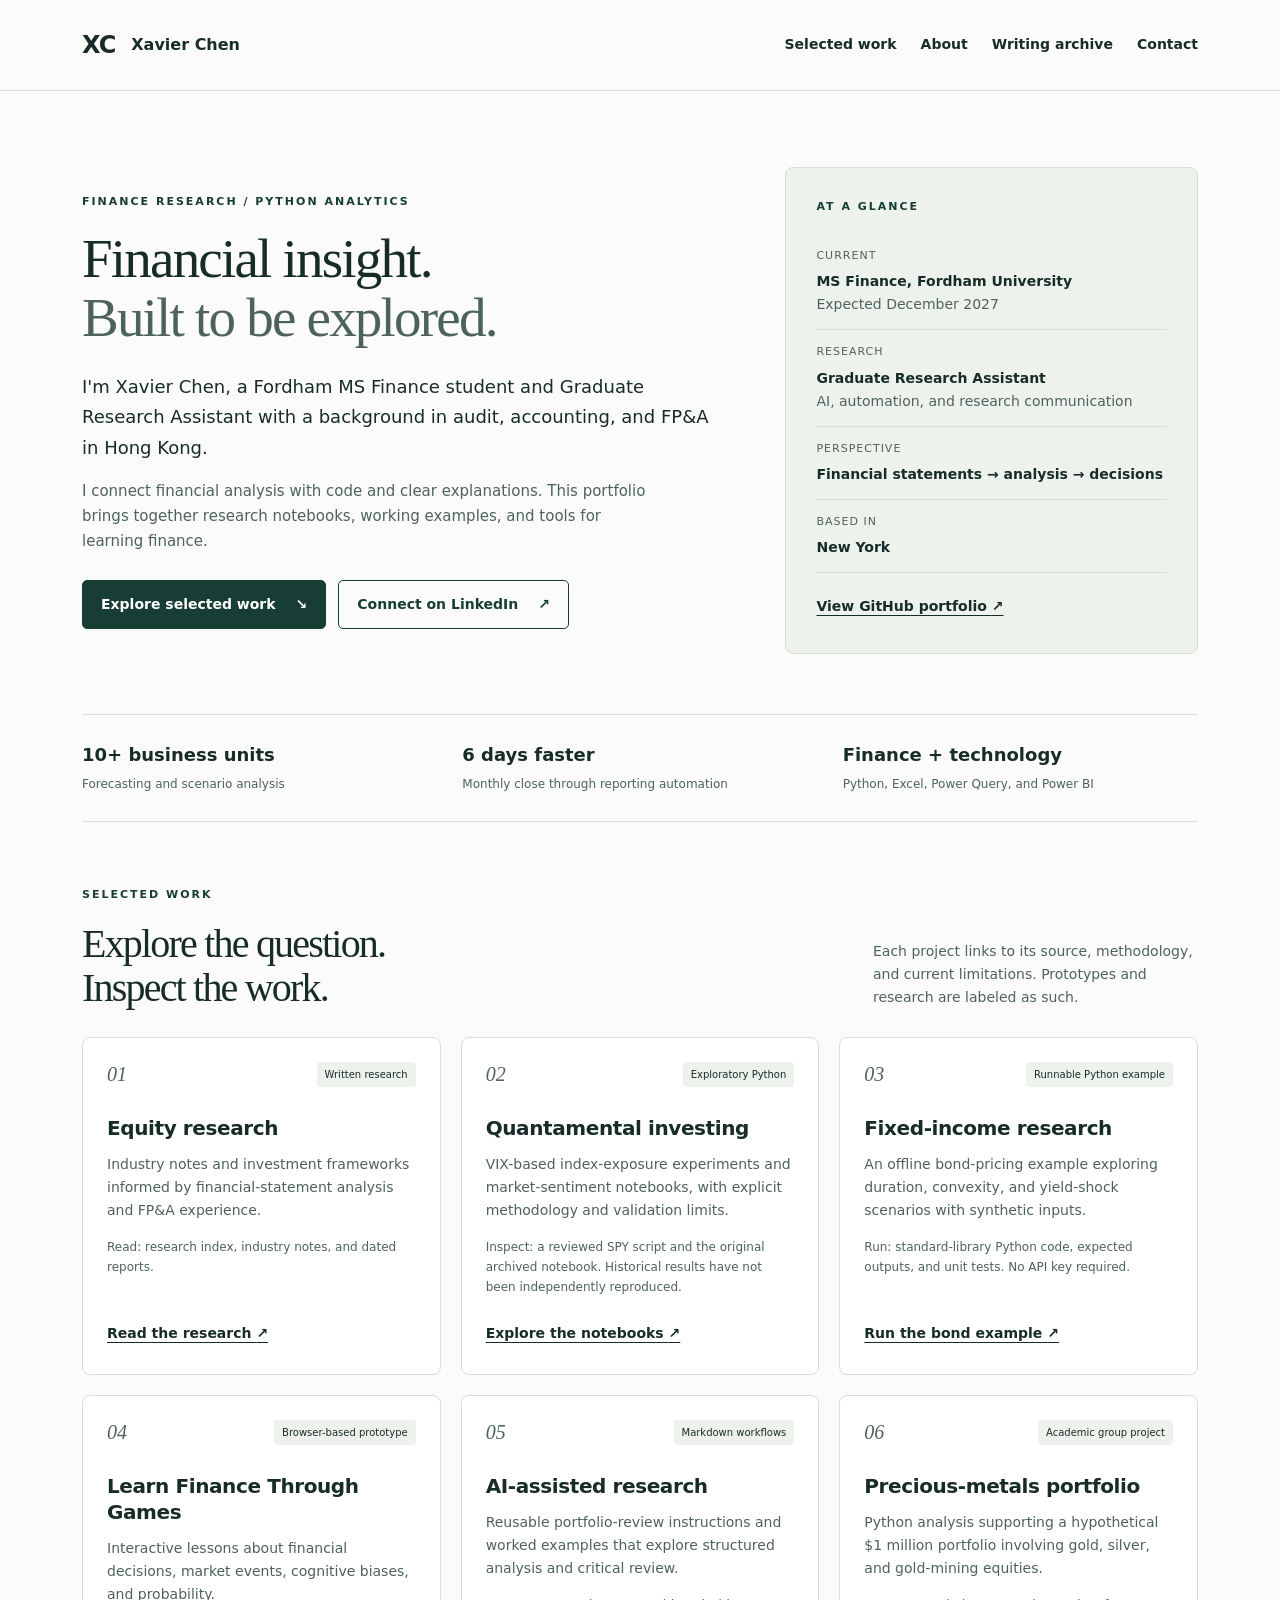
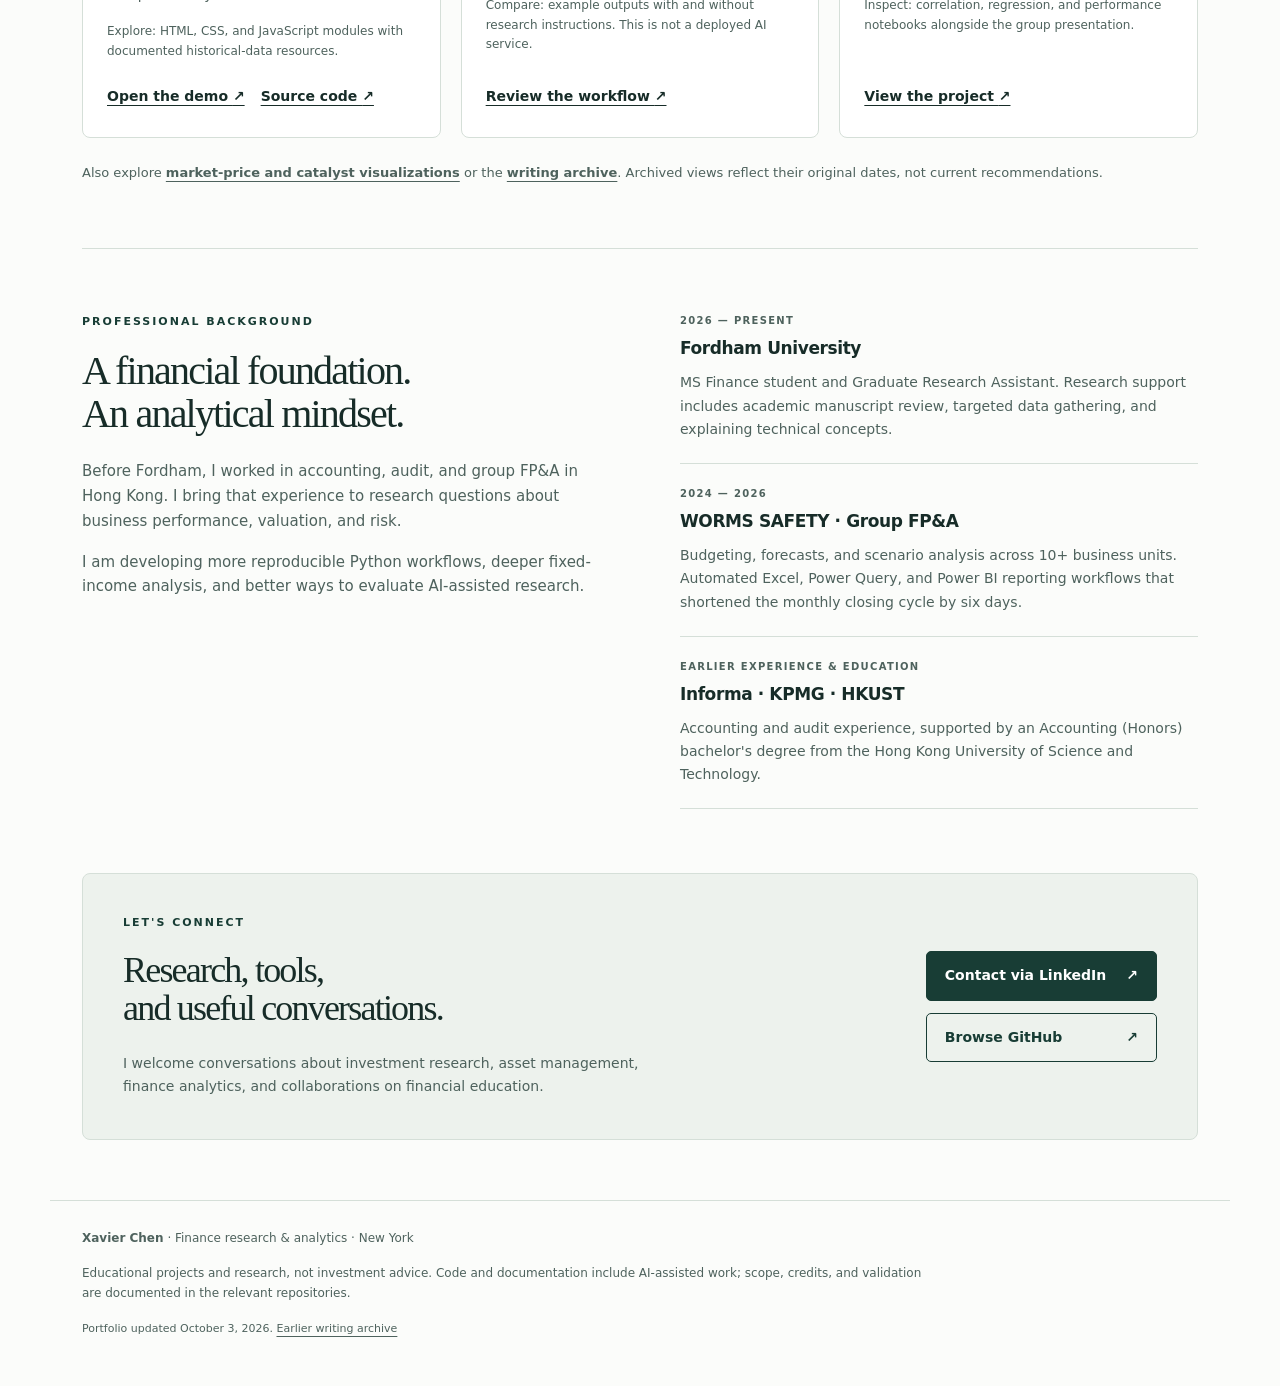
==== index.html @ 41f28054 "feat: launch project-focused finance portfolio with preserved archive and browser checks" ====
<!doctype html>
<html lang="en">
<head>
  <meta charset="utf-8">
  <meta name="viewport" content="width=device-width, initial-scale=1">
  <meta name="description" content="Xavier Chen's finance research portfolio: equity research, Python analytics, fixed-income examples, and interactive financial education. Fordham MS Finance.">
  <meta name="theme-color" content="#183d35">
  <meta property="og:title" content="Xavier Chen | Finance Research & Analytics">
  <meta property="og:description" content="Financial analysis, working examples, and transparent research methods. Explore Xavier Chen's selected projects.">
  <meta property="og:type" content="website">
  <title>Xavier Chen | Finance Research &amp; Analytics</title>
  <link rel="stylesheet" href="assets/portfolio.css">
</head>
<body>
  <a class="skip-link" href="#main">Skip to content</a>
  <header class="site-header">
    <div class="wrap header-row">
      <a class="brand" href="#main" aria-label="Xavier Chen, home">XC<span>Xavier Chen</span></a>
      <nav aria-label="Main navigation">
        <a href="#work">Selected work</a><a href="#about">About</a><a href="library.html">Writing archive</a><a href="#contact">Contact</a>
      </nav>
    </div>
  </header>
  <main id="main" class="wrap" tabindex="-1">
    <section class="hero" aria-labelledby="intro-title">
      <div>
        <p class="eyebrow">FINANCE RESEARCH / PYTHON ANALYTICS</p>
        <h1 id="intro-title">Financial insight.<br><span>Built to be explored.</span></h1>
        <p class="lead">I'm Xavier Chen, a Fordham MS Finance student and Graduate Research Assistant with a background in audit, accounting, and FP&amp;A in Hong Kong.</p>
        <p class="hero-note">I connect financial analysis with code and clear explanations. This portfolio brings together research notebooks, working examples, and tools for learning finance.</p>
        <div class="actions"><a class="button primary" href="#work">Explore selected work <span aria-hidden="true">↘</span></a><a class="button secondary" href="https://www.linkedin.com/in/xiaowen-chen/">Connect on LinkedIn <span aria-hidden="true">↗</span></a></div>
      </div>
      <aside class="profile-panel" aria-labelledby="profile-title">
        <p class="eyebrow" id="profile-title">AT A GLANCE</p>
        <dl>
          <div><dt>Current</dt><dd>MS Finance, Fordham University<br><span>Expected December 2027</span></dd></div>
          <div><dt>Research</dt><dd>Graduate Research Assistant<br><span>AI, automation, and research communication</span></dd></div>
          <div><dt>Perspective</dt><dd>Financial statements → analysis → decisions</dd></div>
          <div><dt>Based in</dt><dd>New York</dd></div>
        </dl>
        <a class="text-link" href="https://github.com/Xiaowen-CHEN-Learner">View GitHub portfolio <span aria-hidden="true">↗</span></a>
      </aside>
    </section>
    <section class="evidence-strip" aria-label="Professional experience highlights">
      <div><strong>10+ business units</strong><span>Forecasting and scenario analysis</span></div>
      <div><strong>6 days faster</strong><span>Monthly close through reporting automation</span></div>
      <div><strong>Finance + technology</strong><span>Python, Excel, Power Query, and Power BI</span></div>
    </section>
    <section id="work" class="section" aria-labelledby="work-title">
      <div class="section-heading"><div><p class="eyebrow">SELECTED WORK</p><h2 id="work-title">Explore the question.<br>Inspect the work.</h2></div><p>Each project links to its source, methodology, and current limitations. Prototypes and research are labeled as such.</p></div>
      <div class="project-grid">
        <article class="project-card"><div class="card-top"><span class="number">01</span><span class="tag">Written research</span></div><h3>Equity research</h3><p>Industry notes and investment frameworks informed by financial-statement analysis and FP&amp;A experience.</p><p class="detail">Read: research index, industry notes, and dated reports.</p><a class="text-link" href="https://github.com/Xiaowen-CHEN-Learner/Equity-research">Read the research <span aria-hidden="true">↗</span></a></article>
        <article class="project-card"><div class="card-top"><span class="number">02</span><span class="tag">Exploratory Python</span></div><h3>Quantamental investing</h3><p>VIX-based index-exposure experiments and market-sentiment notebooks, with explicit methodology and validation limits.</p><p class="detail">Inspect: a reviewed SPY script and the original archived notebook. Historical results have not been independently reproduced.</p><a class="text-link" href="https://github.com/Xiaowen-CHEN-Learner/Quantitative-investing_Quantamental-approach">Explore the notebooks <span aria-hidden="true">↗</span></a></article>
        <article class="project-card"><div class="card-top"><span class="number">03</span><span class="tag">Runnable Python example</span></div><h3>Fixed-income research</h3><p>An offline bond-pricing example exploring duration, convexity, and yield-shock scenarios with synthetic inputs.</p><p class="detail">Run: standard-library Python code, expected outputs, and unit tests. No API key required.</p><a class="text-link" href="https://github.com/Xiaowen-CHEN-Learner/Headhunt_FixedIncome">Run the bond example <span aria-hidden="true">↗</span></a></article>
        <article class="project-card"><div class="card-top"><span class="number">04</span><span class="tag">Browser-based prototype</span></div><h3>Learn Finance Through Games</h3><p>Interactive lessons about financial decisions, market events, cognitive biases, and probability.</p><p class="detail">Explore: HTML, CSS, and JavaScript modules with documented historical-data resources.</p><div class="card-links"><a class="text-link" href="https://xiaowen-chen-learner.github.io/Learn-Finance-Though-Games/v2/">Open the demo <span aria-hidden="true">↗</span></a><a class="text-link" href="https://github.com/Xiaowen-CHEN-Learner/Learn-Finance-Though-Games">Source code <span aria-hidden="true">↗</span></a></div></article>
        <article class="project-card"><div class="card-top"><span class="number">05</span><span class="tag">Markdown workflows</span></div><h3>AI-assisted research</h3><p>Reusable portfolio-review instructions and worked examples that explore structured analysis and critical review.</p><p class="detail">Compare: example outputs with and without research instructions. This is not a deployed AI service.</p><a class="text-link" href="https://github.com/Xiaowen-CHEN-Learner/From-prompt-to-AI-system">Review the workflow <span aria-hidden="true">↗</span></a></article>
        <article class="project-card"><div class="card-top"><span class="number">06</span><span class="tag">Academic group project</span></div><h3>Precious-metals portfolio</h3><p>Python analysis supporting a hypothetical $1 million portfolio involving gold, silver, and gold-mining equities.</p><p class="detail">Inspect: correlation, regression, and performance notebooks alongside the group presentation.</p><a class="text-link" href="https://github.com/Xiaowen-CHEN-Learner/FMR-A---Structuring-a-1-Million-Portfolio-Gold-Silver-and-Gold-Mining-Equities">View the project <span aria-hidden="true">↗</span></a></article>
      </div>
      <p class="more-work">Also explore <a href="https://github.com/Xiaowen-CHEN-Learner/AI-Projects---Price-Catalysts">market-price and catalyst visualizations</a> or the <a href="library.html">writing archive</a>. Archived views reflect their original dates, not current recommendations.</p>
    </section>
    <section id="about" class="section about-grid" aria-labelledby="about-title">
      <div><p class="eyebrow">PROFESSIONAL BACKGROUND</p><h2 id="about-title">A financial foundation.<br>An analytical mindset.</h2><p>Before Fordham, I worked in accounting, audit, and group FP&amp;A in Hong Kong. I bring that experience to research questions about business performance, valuation, and risk.</p><p>I am developing more reproducible Python workflows, deeper fixed-income analysis, and better ways to evaluate AI-assisted research.</p></div>
      <div class="experience"><article><p class="period">2026 — PRESENT</p><h3>Fordham University</h3><p>MS Finance student and Graduate Research Assistant. Research support includes academic manuscript review, targeted data gathering, and explaining technical concepts.</p></article><article><p class="period">2024 — 2026</p><h3>WORMS SAFETY · Group FP&amp;A</h3><p>Budgeting, forecasts, and scenario analysis across 10+ business units. Automated Excel, Power Query, and Power BI reporting workflows that shortened the monthly closing cycle by six days.</p></article><article><p class="period">EARLIER EXPERIENCE &amp; EDUCATION</p><h3>Informa · KPMG · HKUST</h3><p>Accounting and audit experience, supported by an Accounting (Honors) bachelor's degree from the Hong Kong University of Science and Technology.</p></article></div>
    </section>
    <section id="contact" class="contact" aria-labelledby="contact-title"><div><p class="eyebrow">LET'S CONNECT</p><h2 id="contact-title">Research, tools,<br>and useful conversations.</h2><p>I welcome conversations about investment research, asset management, finance analytics, and collaborations on financial education.</p></div><div class="actions"><a class="button primary" href="https://www.linkedin.com/in/xiaowen-chen/">Contact via LinkedIn <span aria-hidden="true">↗</span></a><a class="button secondary" href="https://github.com/Xiaowen-CHEN-Learner">Browse GitHub <span aria-hidden="true">↗</span></a></div></section>
  </main>
  <footer class="wrap"><p><strong>Xavier Chen</strong> · Finance research &amp; analytics · New York</p><p>Educational projects and research, not investment advice. Code and documentation include AI-assisted work; scope, credits, and validation are documented in the relevant repositories.</p><p class="footer-note">Portfolio updated October 3, 2026. <a href="library.html">Earlier writing archive</a></p></footer>
</body>
</html>
---- assets/portfolio.css ----
:root{--ink:#172c28;--muted:#4e625d;--accent:#183d35;--paper:#fbfcfa;--soft:#edf2ed;--line:#d5dfd8}*{box-sizing:border-box}html{scroll-behavior:smooth;scroll-padding-top:6rem}body{margin:0;background:var(--paper);color:var(--ink);font:16px/1.65 system-ui,-apple-system,BlinkMacSystemFont,"Segoe UI",sans-serif}a{color:inherit;text-underline-offset:4px}a:hover{text-decoration-thickness:2px}a:focus-visible,main:focus-visible{outline:3px solid #a06e16;outline-offset:5px;border-radius:3px}.wrap{max-width:1180px;margin:auto;padding:0 32px}.skip-link{position:absolute;left:16px;top:-90px;padding:10px 18px;background:var(--accent);color:white;z-index:100}.skip-link:focus{top:10px}.site-header{border-bottom:1px solid var(--line);background:var(--paper)}.header-row{display:flex;justify-content:space-between;align-items:center;gap:24px;min-height:90px}.brand{display:flex;align-items:center;gap:16px;font:700 24px/1 system-ui;text-decoration:none;letter-spacing:-1px}.brand span{font-size:16px;letter-spacing:0}nav{display:flex;gap:24px;flex-wrap:wrap}nav a{font-size:14px;text-decoration:none;min-height:44px;display:flex;align-items:center;font-weight:600}.hero{display:grid;grid-template-columns:1.55fr 1fr;gap:64px;align-items:center;padding:76px 0 60px}.eyebrow{font-size:11px;font-weight:700;letter-spacing:2px;margin:0 0 18px;color:var(--accent)}h1,h2{font-family:Georgia,"Times New Roman",serif;letter-spacing:-1.8px;font-weight:400;line-height:1.08;margin:0 0 24px}h1{font-size:clamp(40px,4.3vw,59px)}h1 span{color:var(--muted)}h2{font-size:40px}h3{font-size:20px;line-height:1.3;letter-spacing:-.4px;margin:0 0 12px}p{margin:0 0 16px}.lead{font-size:18px;line-height:1.7}.hero-note{font-size:15px;color:var(--muted);max-width:580px}.actions{display:flex;gap:12px;flex-wrap:wrap;margin-top:26px}.button{padding:12px 18px;display:inline-flex;align-items:center;justify-content:space-between;gap:20px;text-decoration:none;font-weight:600;font-size:14px;border:1px solid var(--accent);border-radius:5px;min-height:48px}.primary{background:var(--accent);color:white}.secondary{background:transparent;color:var(--accent)}.button:hover{box-shadow:0 2px 0 var(--accent)}.profile-panel{background:var(--soft);border:1px solid var(--line);padding:30px;border-radius:8px}dl{margin:0}dl div{padding:13px 0;border-bottom:1px solid var(--line)}dt{font-size:11px;text-transform:uppercase;letter-spacing:1px;color:var(--muted);margin-bottom:5px}dd{margin:0;font-size:14px;font-weight:600}dd span{font-weight:400;color:var(--muted)}.text-link{font-size:14px;font-weight:650;display:inline-block;min-height:32px;padding:4px 0}.profile-panel>.text-link{margin-top:18px}.evidence-strip{display:grid;grid-template-columns:repeat(3,1fr);border-top:1px solid var(--line);border-bottom:1px solid var(--line);padding:25px 0;gap:25px}.evidence-strip strong{display:block;font-size:18px;font-weight:600}.evidence-strip span{font-size:12px;color:var(--muted)}.section{padding:64px 0}.section-heading{display:flex;justify-content:space-between;align-items:end;gap:40px;margin-bottom:28px}.section-heading h2{margin-bottom:0}.section-heading>p{font-size:14px;max-width:325px;color:var(--muted);margin-bottom:0}.project-grid{display:grid;grid-template-columns:repeat(3,minmax(0,1fr));gap:20px}.project-card{border:1px solid var(--line);border-radius:8px;padding:24px;display:flex;flex-direction:column;align-items:flex-start;background:white;transition:border-color .15s}.project-card:hover{border-color:var(--accent)}.card-top{display:flex;gap:12px;align-items:center;justify-content:space-between;width:100%;margin-bottom:28px}.number{font:italic 20px Georgia,serif;color:var(--muted)}.tag{font-size:10px;line-height:1.5;background:var(--soft);padding:5px 8px;border-radius:4px}.project-card p{font-size:14px;color:var(--muted)}.project-card .detail{font-size:12px;margin-bottom:20px}.project-card>.text-link,.card-links{margin-top:auto}.card-links{display:flex;gap:16px;flex-wrap:wrap}.more-work{font-size:13px;margin:24px 0 0;color:var(--muted)}.more-work a{font-weight:600}.about-grid{border-top:1px solid var(--line);display:grid;grid-template-columns:1fr 1fr;gap:80px}.about-grid>div>p:not(.eyebrow){color:var(--muted);font-size:15px}.experience article{padding:0 0 22px;margin-bottom:22px;border-bottom:1px solid var(--line)}.experience article:last-child{margin-bottom:0}.experience h3{font-size:17px}.experience p{font-size:14px;color:var(--muted);margin-bottom:0}.experience .period{font-size:10px;font-weight:700;letter-spacing:1.3px;margin-bottom:8px}.contact{background:var(--soft);border:1px solid var(--line);border-radius:8px;padding:40px;display:flex;justify-content:space-between;gap:36px;align-items:center;margin-bottom:60px}.contact p:not(.eyebrow){max-width:550px;font-size:14px;color:var(--muted);margin:0}.contact .actions{min-width:215px;margin:0;flex-direction:column}.contact h2{font-size:36px}footer{border-top:1px solid var(--line);padding-top:28px!important;padding-bottom:32px!important}footer p{font-size:12px;color:var(--muted);max-width:850px}.footer-note{font-size:11px}section[id]{scroll-margin-top:24px}@media(max-width:960px){.hero{gap:30px}.project-grid{grid-template-columns:repeat(2,minmax(0,1fr))}.about-grid{gap:40px}nav{gap:16px}.header-row{gap:20px}}@media(max-width:700px){.wrap{padding:0 22px}.header-row{align-items:flex-start;flex-direction:column;gap:8px;padding-top:22px;padding-bottom:14px}nav{gap:20px}.hero{grid-template-columns:1fr;padding:40px 0;gap:30px}h1{font-size:46px}h2{font-size:34px}.profile-panel{padding:24px}.evidence-strip{grid-template-columns:1fr;gap:15px}.section{padding:42px 0}.section-heading{align-items:flex-start;flex-direction:column;gap:20px}.project-grid,.about-grid{grid-template-columns:1fr}.about-grid{gap:24px}.contact{flex-direction:column;align-items:stretch;padding:25px;margin-bottom:40px}.contact .actions{min-width:0}.contact h2{font-size:32px}nav a{font-size:12px}.project-card{padding:24px}.card-top{margin-bottom:20px}}@media(max-width:370px){.wrap{padding:0 16px}h1{font-size:39px}nav{gap:12px}.button{font-size:12px;padding:12px 14px}}@media(prefers-reduced-motion:reduce){html{scroll-behavior:auto}*,*::before,*::after{transition:none!important}}@media print{.skip-link,.site-header,.actions{display:none}.wrap{max-width:none;padding:0}.hero,.section{padding:20px 0}.project-grid{grid-template-columns:repeat(2,1fr)}.project-card{break-inside:avoid}body{background:white}.contact{margin-bottom:20px}}
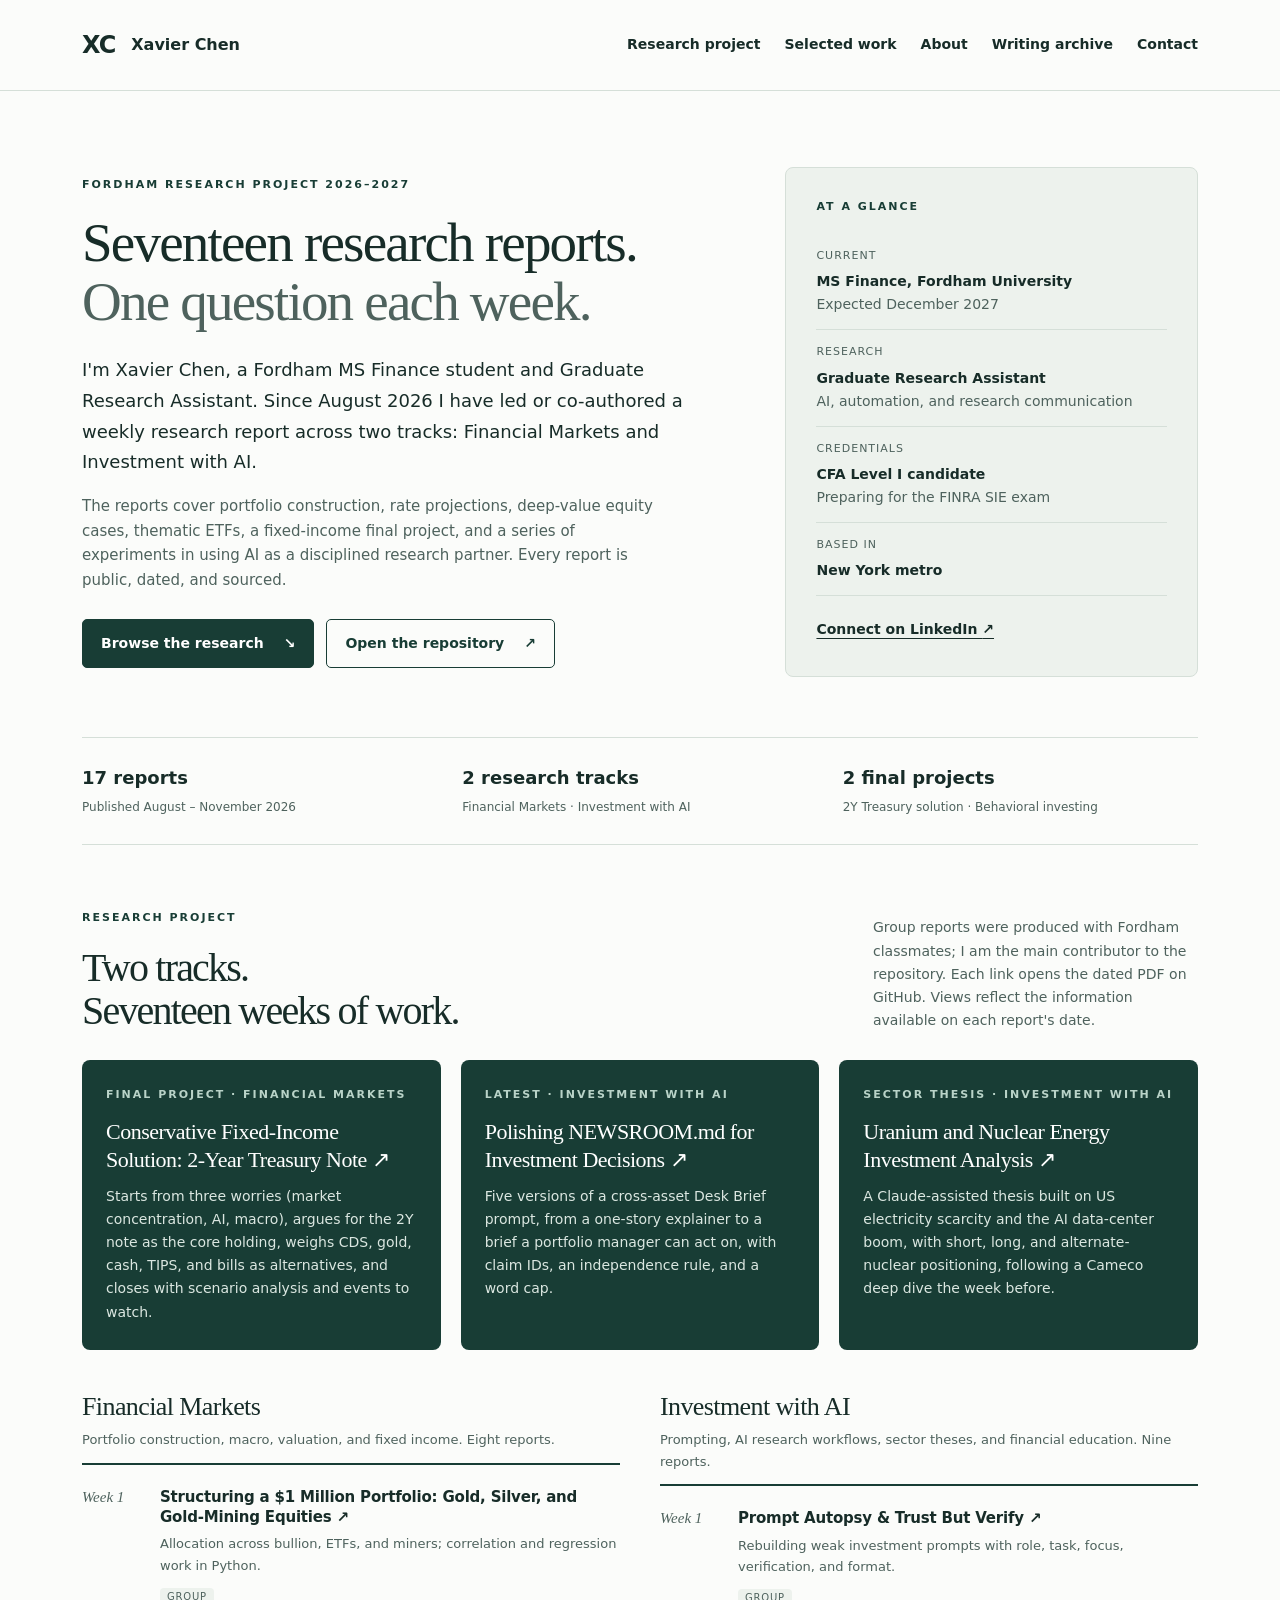
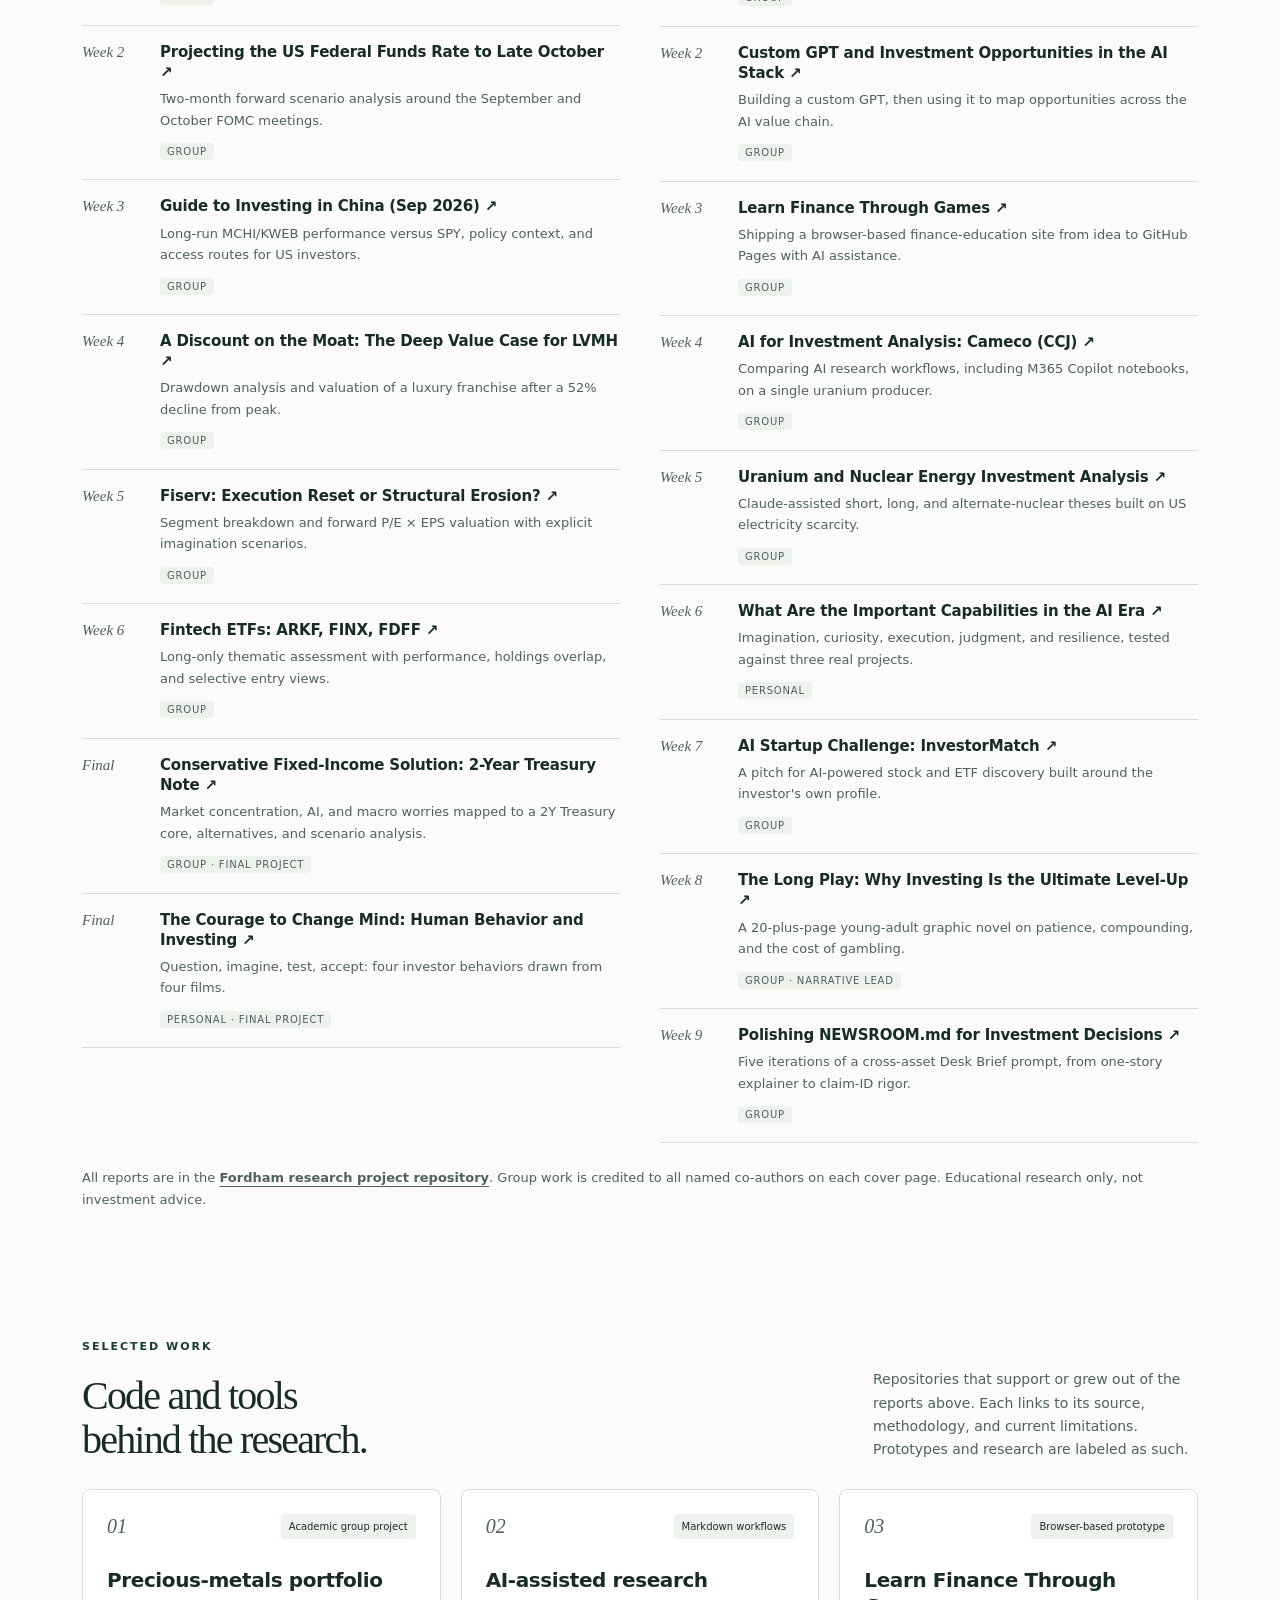
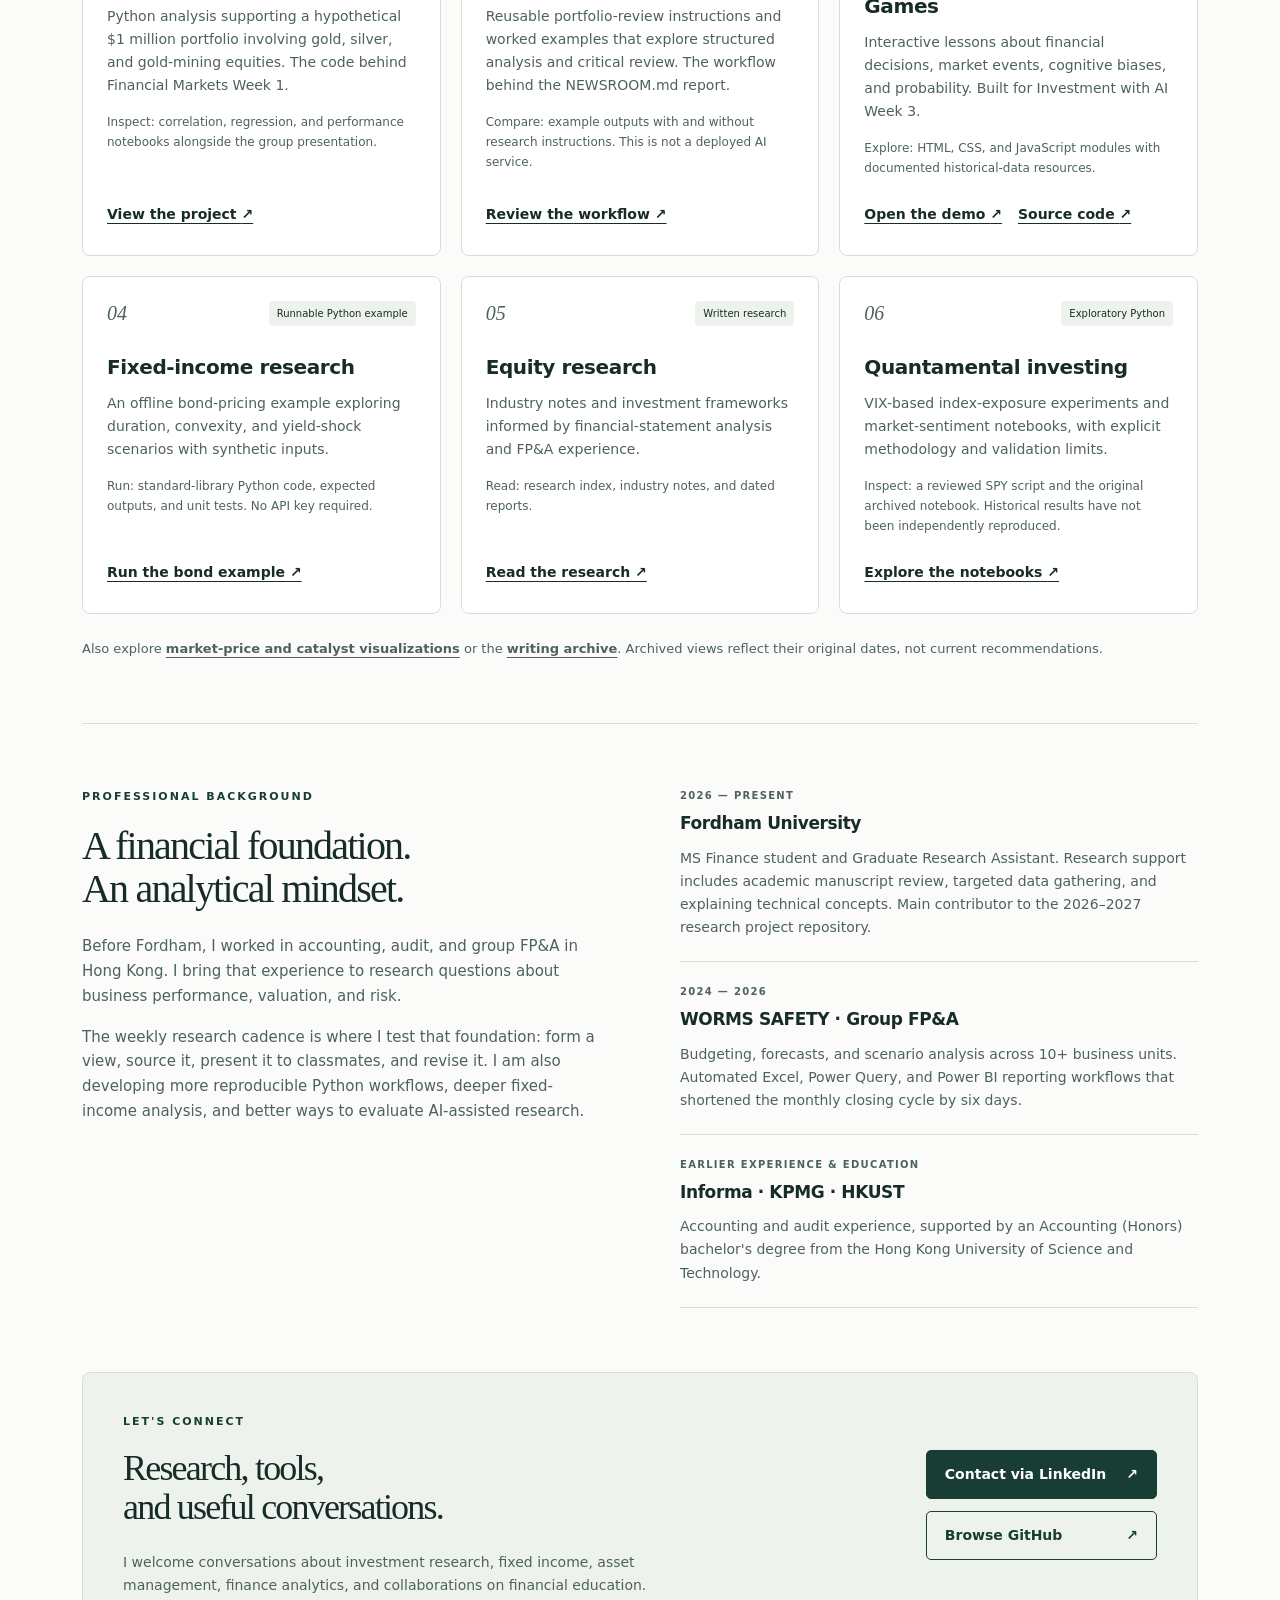
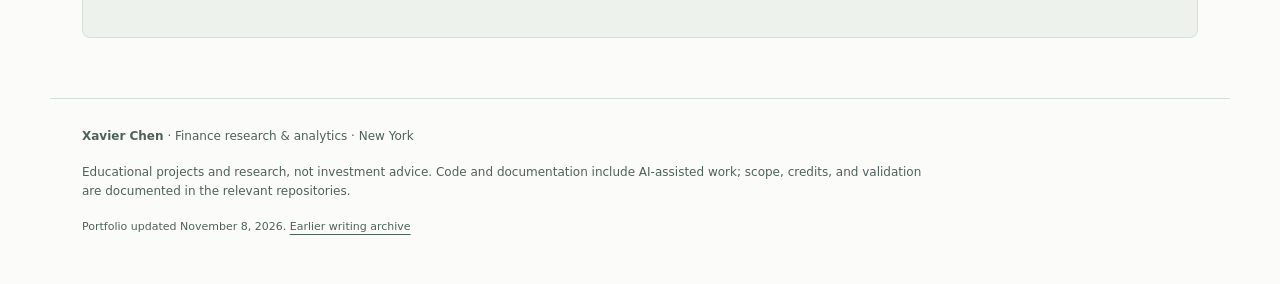
==== commit 5ba35de3: "Refocus homepage on the Fordham research project 2026–2027 - Hero, stats strip, and metadata now lea" ====
--- a/index.html
+++ b/index.html
@@ -3,12 +3,12 @@
 <head>
   <meta charset="utf-8">
   <meta name="viewport" content="width=device-width, initial-scale=1">
-  <meta name="description" content="Xavier Chen's finance research portfolio: equity research, Python analytics, fixed-income examples, and interactive financial education. Fordham MS Finance.">
+  <meta name="description" content="Xavier Chen's finance research portfolio: 17 Fordham research reports across financial markets and investment with AI, plus equity, fixed-income, and quantamental projects. Fordham MS Finance.">
   <meta name="theme-color" content="#183d35">
-  <meta property="og:title" content="Xavier Chen | Finance Research & Analytics">
-  <meta property="og:description" content="Financial analysis, working examples, and transparent research methods. Explore Xavier Chen's selected projects.">
+  <meta property="og:title" content="Xavier Chen | Finance Research Portfolio">
+  <meta property="og:description" content="Fordham research project 2026–2027: 17 reports on markets, valuation, fixed income, and AI-assisted investing, with full sources on GitHub.">
   <meta property="og:type" content="website">
-  <title>Xavier Chen | Finance Research &amp; Analytics</title>
+  <title>Xavier Chen | Finance Research Portfolio</title>
   <link rel="stylesheet" href="assets/portfolio.css">
 </head>
 <body>
@@ -17,53 +17,91 @@
     <div class="wrap header-row">
       <a class="brand" href="#main" aria-label="Xavier Chen, home">XC<span>Xavier Chen</span></a>
       <nav aria-label="Main navigation">
-        <a href="#work">Selected work</a><a href="#about">About</a><a href="library.html">Writing archive</a><a href="#contact">Contact</a>
+        <a href="#research">Research project</a><a href="#work">Selected work</a><a href="#about">About</a><a href="library.html">Writing archive</a><a href="#contact">Contact</a>
       </nav>
     </div>
   </header>
   <main id="main" class="wrap" tabindex="-1">
     <section class="hero" aria-labelledby="intro-title">
       <div>
-        <p class="eyebrow">FINANCE RESEARCH / PYTHON ANALYTICS</p>
-        <h1 id="intro-title">Financial insight.<br><span>Built to be explored.</span></h1>
-        <p class="lead">I'm Xavier Chen, a Fordham MS Finance student and Graduate Research Assistant with a background in audit, accounting, and FP&amp;A in Hong Kong.</p>
-        <p class="hero-note">I connect financial analysis with code and clear explanations. This portfolio brings together research notebooks, working examples, and tools for learning finance.</p>
-        <div class="actions"><a class="button primary" href="#work">Explore selected work <span aria-hidden="true">↘</span></a><a class="button secondary" href="https://www.linkedin.com/in/xiaowen-chen/">Connect on LinkedIn <span aria-hidden="true">↗</span></a></div>
+        <p class="eyebrow">FORDHAM RESEARCH PROJECT 2026–2027</p>
+        <h1 id="intro-title">Seventeen research reports.<br><span>One question each week.</span></h1>
+        <p class="lead">I'm Xavier Chen, a Fordham MS Finance student and Graduate Research Assistant. Since August 2026 I have led or co-authored a weekly research report across two tracks: Financial Markets and Investment with AI.</p>
+        <p class="hero-note">The reports cover portfolio construction, rate projections, deep-value equity cases, thematic ETFs, a fixed-income final project, and a series of experiments in using AI as a disciplined research partner. Every report is public, dated, and sourced.</p>
+        <div class="actions"><a class="button primary" href="#research">Browse the research <span aria-hidden="true">↘</span></a><a class="button secondary" href="https://github.com/Xiaowen-CHEN-Learner/Fordham-research-project-2026-2027">Open the repository <span aria-hidden="true">↗</span></a></div>
       </div>
       <aside class="profile-panel" aria-labelledby="profile-title">
         <p class="eyebrow" id="profile-title">AT A GLANCE</p>
         <dl>
           <div><dt>Current</dt><dd>MS Finance, Fordham University<br><span>Expected December 2027</span></dd></div>
           <div><dt>Research</dt><dd>Graduate Research Assistant<br><span>AI, automation, and research communication</span></dd></div>
-          <div><dt>Perspective</dt><dd>Financial statements → analysis → decisions</dd></div>
-          <div><dt>Based in</dt><dd>New York</dd></div>
+          <div><dt>Credentials</dt><dd>CFA Level I candidate<br><span>Preparing for the FINRA SIE exam</span></dd></div>
+          <div><dt>Based in</dt><dd>New York metro</dd></div>
         </dl>
-        <a class="text-link" href="https://github.com/Xiaowen-CHEN-Learner">View GitHub portfolio <span aria-hidden="true">↗</span></a>
+        <a class="text-link" href="https://www.linkedin.com/in/xiaowen-chen/">Connect on LinkedIn <span aria-hidden="true">↗</span></a>
       </aside>
     </section>
-    <section class="evidence-strip" aria-label="Professional experience highlights">
-      <div><strong>10+ business units</strong><span>Forecasting and scenario analysis</span></div>
-      <div><strong>6 days faster</strong><span>Monthly close through reporting automation</span></div>
-      <div><strong>Finance + technology</strong><span>Python, Excel, Power Query, and Power BI</span></div>
+    <section class="evidence-strip" aria-label="Research project highlights">
+      <div><strong>17 reports</strong><span>Published August – November 2026</span></div>
+      <div><strong>2 research tracks</strong><span>Financial Markets · Investment with AI</span></div>
+      <div><strong>2 final projects</strong><span>2Y Treasury solution · Behavioral investing</span></div>
+    </section>
+    <section id="research" class="section" aria-labelledby="research-title">
+      <div class="section-heading"><div><p class="eyebrow">RESEARCH PROJECT</p><h2 id="research-title">Two tracks.<br>Seventeen weeks of work.</h2></div><p>Group reports were produced with Fordham classmates; I am the main contributor to the repository. Each link opens the dated PDF on GitHub. Views reflect the information available on each report's date.</p></div>
+      <div class="featured-grid">
+        <article class="featured"><p class="eyebrow">FINAL PROJECT · FINANCIAL MARKETS</p><h3><a href="https://github.com/Xiaowen-CHEN-Learner/Fordham-research-project-2026-2027/blob/main/Financial%20Market/Week%207%20Final%20Project_Conservative_Fixed_Income_Solution_2Y_Treasury_Note.pdf">Conservative Fixed-Income Solution: 2-Year Treasury Note <span aria-hidden="true">↗</span></a></h3><p>Starts from three worries (market concentration, AI, macro), argues for the 2Y note as the core holding, weighs CDS, gold, cash, TIPS, and bills as alternatives, and closes with scenario analysis and events to watch.</p></article>
+        <article class="featured"><p class="eyebrow">LATEST · INVESTMENT WITH AI</p><h3><a href="https://github.com/Xiaowen-CHEN-Learner/Fordham-research-project-2026-2027/blob/main/Investment%20with%20AI/Week%209%20Polishing%20NEWSROOM.md%20for%20Investment%20Decisions.pdf">Polishing NEWSROOM.md for Investment Decisions <span aria-hidden="true">↗</span></a></h3><p>Five versions of a cross-asset Desk Brief prompt, from a one-story explainer to a brief a portfolio manager can act on, with claim IDs, an independence rule, and a word cap.</p></article>
+        <article class="featured"><p class="eyebrow">SECTOR THESIS · INVESTMENT WITH AI</p><h3><a href="https://github.com/Xiaowen-CHEN-Learner/Fordham-research-project-2026-2027/blob/main/Investment%20with%20AI/Week%205%20Uranium%20and%20Nuclear%20Energy%20Industry%20Opportunities.pdf">Uranium and Nuclear Energy Investment Analysis <span aria-hidden="true">↗</span></a></h3><p>A Claude-assisted thesis built on US electricity scarcity and the AI data-center boom, with short, long, and alternate-nuclear positioning, following a Cameco deep dive the week before.</p></article>
+      </div>
+      <div class="track-grid">
+        <div class="track">
+          <div class="track-head"><h3>Financial Markets</h3><p>Portfolio construction, macro, valuation, and fixed income. Eight reports.</p></div>
+          <ol class="report-list">
+          <li class="report"><span class="report-week">Week 1</span><div><h4><a href="https://github.com/Xiaowen-CHEN-Learner/Fordham-research-project-2026-2027/blob/main/Financial%20Market/Week%201%20Structuring%20a%201%20Million%20portfolio%20across%20gold%20silver%20and%20gold%20mines.pdf">Structuring a $1 Million Portfolio: Gold, Silver, and Gold-Mining Equities <span aria-hidden="true">↗</span></a></h4><p>Allocation across bullion, ETFs, and miners; correlation and regression work in Python.</p><span class="report-kind">Group</span></div></li>
+          <li class="report"><span class="report-week">Week 2</span><div><h4><a href="https://github.com/Xiaowen-CHEN-Learner/Fordham-research-project-2026-2027/blob/main/Financial%20Market/Week%202%20Projecting%20the%20US%20Federal%20Funds%20Rate%20to%20Late%20October.pdf">Projecting the US Federal Funds Rate to Late October <span aria-hidden="true">↗</span></a></h4><p>Two-month forward scenario analysis around the September and October FOMC meetings.</p><span class="report-kind">Group</span></div></li>
+          <li class="report"><span class="report-week">Week 3</span><div><h4><a href="https://github.com/Xiaowen-CHEN-Learner/Fordham-research-project-2026-2027/blob/main/Financial%20Market/Week%203%20Guide%20to%20Investing%20in%20China_Sep%202026.pdf">Guide to Investing in China (Sep 2026) <span aria-hidden="true">↗</span></a></h4><p>Long-run MCHI/KWEB performance versus SPY, policy context, and access routes for US investors.</p><span class="report-kind">Group</span></div></li>
+          <li class="report"><span class="report-week">Week 4</span><div><h4><a href="https://github.com/Xiaowen-CHEN-Learner/Fordham-research-project-2026-2027/blob/main/Financial%20Market/Week%204%20A%20Discount%20on%20the%20Moat_The%20Deep%20Value%20Case%20for%20LVMH.pdf">A Discount on the Moat: The Deep Value Case for LVMH <span aria-hidden="true">↗</span></a></h4><p>Drawdown analysis and valuation of a luxury franchise after a 52% decline from peak.</p><span class="report-kind">Group</span></div></li>
+          <li class="report"><span class="report-week">Week 5</span><div><h4><a href="https://github.com/Xiaowen-CHEN-Learner/Fordham-research-project-2026-2027/blob/main/Financial%20Market/Week%205%20Value%20Fiserv%20based%20on%20forward%20PE%20and%20EPS%20with%20imagination.pdf">Fiserv: Execution Reset or Structural Erosion? <span aria-hidden="true">↗</span></a></h4><p>Segment breakdown and forward P/E × EPS valuation with explicit imagination scenarios.</p><span class="report-kind">Group</span></div></li>
+          <li class="report"><span class="report-week">Week 6</span><div><h4><a href="https://github.com/Xiaowen-CHEN-Learner/Fordham-research-project-2026-2027/blob/main/Financial%20Market/Week%206%20Fintech%20ETFs_ARKF%20FINX%20FDFF.pdf">Fintech ETFs: ARKF, FINX, FDFF <span aria-hidden="true">↗</span></a></h4><p>Long-only thematic assessment with performance, holdings overlap, and selective entry views.</p><span class="report-kind">Group</span></div></li>
+          <li class="report"><span class="report-week">Final</span><div><h4><a href="https://github.com/Xiaowen-CHEN-Learner/Fordham-research-project-2026-2027/blob/main/Financial%20Market/Week%207%20Final%20Project_Conservative_Fixed_Income_Solution_2Y_Treasury_Note.pdf">Conservative Fixed-Income Solution: 2-Year Treasury Note <span aria-hidden="true">↗</span></a></h4><p>Market concentration, AI, and macro worries mapped to a 2Y Treasury core, alternatives, and scenario analysis.</p><span class="report-kind">Group · final project</span></div></li>
+          <li class="report"><span class="report-week">Final</span><div><h4><a href="https://github.com/Xiaowen-CHEN-Learner/Fordham-research-project-2026-2027/blob/main/Financial%20Market/Week%207%20Personal%20Project_Human%20Behavior_The%20Courage%20to%20Change%20Mind.pdf">The Courage to Change Mind: Human Behavior and Investing <span aria-hidden="true">↗</span></a></h4><p>Question, imagine, test, accept: four investor behaviors drawn from four films.</p><span class="report-kind">Personal · final project</span></div></li>
+          </ol>
+        </div>
+        <div class="track">
+          <div class="track-head"><h3>Investment with AI</h3><p>Prompting, AI research workflows, sector theses, and financial education. Nine reports.</p></div>
+          <ol class="report-list">
+          <li class="report"><span class="report-week">Week 1</span><div><h4><a href="https://github.com/Xiaowen-CHEN-Learner/Fordham-research-project-2026-2027/blob/main/Investment%20with%20AI/Week%201%20Prompt%20Autopsy%20%26%20Trust%20But%20Verify.pdf">Prompt Autopsy &amp; Trust But Verify <span aria-hidden="true">↗</span></a></h4><p>Rebuilding weak investment prompts with role, task, focus, verification, and format.</p><span class="report-kind">Group</span></div></li>
+          <li class="report"><span class="report-week">Week 2</span><div><h4><a href="https://github.com/Xiaowen-CHEN-Learner/Fordham-research-project-2026-2027/blob/main/Investment%20with%20AI/Week%202%20Custom%20GPT%20and%20Investment%20opportunities%20in%20AI%20stack.pdf">Custom GPT and Investment Opportunities in the AI Stack <span aria-hidden="true">↗</span></a></h4><p>Building a custom GPT, then using it to map opportunities across the AI value chain.</p><span class="report-kind">Group</span></div></li>
+          <li class="report"><span class="report-week">Week 3</span><div><h4><a href="https://github.com/Xiaowen-CHEN-Learner/Fordham-research-project-2026-2027/blob/main/Investment%20with%20AI/Week%203%20Learn%20Finance%20through%20Games.pdf">Learn Finance Through Games <span aria-hidden="true">↗</span></a></h4><p>Shipping a browser-based finance-education site from idea to GitHub Pages with AI assistance.</p><span class="report-kind">Group</span></div></li>
+          <li class="report"><span class="report-week">Week 4</span><div><h4><a href="https://github.com/Xiaowen-CHEN-Learner/Fordham-research-project-2026-2027/blob/main/Investment%20with%20AI/Week%204%20Cameco%20analysis.pdf">AI for Investment Analysis: Cameco (CCJ) <span aria-hidden="true">↗</span></a></h4><p>Comparing AI research workflows, including M365 Copilot notebooks, on a single uranium producer.</p><span class="report-kind">Group</span></div></li>
+          <li class="report"><span class="report-week">Week 5</span><div><h4><a href="https://github.com/Xiaowen-CHEN-Learner/Fordham-research-project-2026-2027/blob/main/Investment%20with%20AI/Week%205%20Uranium%20and%20Nuclear%20Energy%20Industry%20Opportunities.pdf">Uranium and Nuclear Energy Investment Analysis <span aria-hidden="true">↗</span></a></h4><p>Claude-assisted short, long, and alternate-nuclear theses built on US electricity scarcity.</p><span class="report-kind">Group</span></div></li>
+          <li class="report"><span class="report-week">Week 6</span><div><h4><a href="https://github.com/Xiaowen-CHEN-Learner/Fordham-research-project-2026-2027/blob/main/Investment%20with%20AI/Week%206%20What%20are%20the%20important%20capabilities%20in%20the%20AI%20era.pdf">What Are the Important Capabilities in the AI Era <span aria-hidden="true">↗</span></a></h4><p>Imagination, curiosity, execution, judgment, and resilience, tested against three real projects.</p><span class="report-kind">Personal</span></div></li>
+          <li class="report"><span class="report-week">Week 7</span><div><h4><a href="https://github.com/Xiaowen-CHEN-Learner/Fordham-research-project-2026-2027/blob/main/Investment%20with%20AI/Week%207%20AI%20startup%20challenge_InvestorMatch_AI%20for%20investment%20solutions.pdf">AI Startup Challenge: InvestorMatch <span aria-hidden="true">↗</span></a></h4><p>A pitch for AI-powered stock and ETF discovery built around the investor's own profile.</p><span class="report-kind">Group</span></div></li>
+          <li class="report"><span class="report-week">Week 8</span><div><h4><a href="https://github.com/Xiaowen-CHEN-Learner/Fordham-research-project-2026-2027/blob/main/Investment%20with%20AI/Week%208%20The%20Long%20Play%20Why%20Investing%20is%20the%20Ultimate%20Level-Up%20_and%20Gambling%20is%20a%20Glitch.pdf">The Long Play: Why Investing Is the Ultimate Level-Up <span aria-hidden="true">↗</span></a></h4><p>A 20-plus-page young-adult graphic novel on patience, compounding, and the cost of gambling.</p><span class="report-kind">Group · narrative lead</span></div></li>
+          <li class="report"><span class="report-week">Week 9</span><div><h4><a href="https://github.com/Xiaowen-CHEN-Learner/Fordham-research-project-2026-2027/blob/main/Investment%20with%20AI/Week%209%20Polishing%20NEWSROOM.md%20for%20Investment%20Decisions.pdf">Polishing NEWSROOM.md for Investment Decisions <span aria-hidden="true">↗</span></a></h4><p>Five iterations of a cross-asset Desk Brief prompt, from one-story explainer to claim-ID rigor.</p><span class="report-kind">Group</span></div></li>
+          </ol>
+        </div>
+      </div>
+      <p class="more-work">All reports are in the <a href="https://github.com/Xiaowen-CHEN-Learner/Fordham-research-project-2026-2027">Fordham research project repository</a>. Group work is credited to all named co-authors on each cover page. Educational research only, not investment advice.</p>
     </section>
     <section id="work" class="section" aria-labelledby="work-title">
-      <div class="section-heading"><div><p class="eyebrow">SELECTED WORK</p><h2 id="work-title">Explore the question.<br>Inspect the work.</h2></div><p>Each project links to its source, methodology, and current limitations. Prototypes and research are labeled as such.</p></div>
+      <div class="section-heading"><div><p class="eyebrow">SELECTED WORK</p><h2 id="work-title">Code and tools<br>behind the research.</h2></div><p>Repositories that support or grew out of the reports above. Each links to its source, methodology, and current limitations. Prototypes and research are labeled as such.</p></div>
       <div class="project-grid">
-        <article class="project-card"><div class="card-top"><span class="number">01</span><span class="tag">Written research</span></div><h3>Equity research</h3><p>Industry notes and investment frameworks informed by financial-statement analysis and FP&amp;A experience.</p><p class="detail">Read: research index, industry notes, and dated reports.</p><a class="text-link" href="https://github.com/Xiaowen-CHEN-Learner/Equity-research">Read the research <span aria-hidden="true">↗</span></a></article>
-        <article class="project-card"><div class="card-top"><span class="number">02</span><span class="tag">Exploratory Python</span></div><h3>Quantamental investing</h3><p>VIX-based index-exposure experiments and market-sentiment notebooks, with explicit methodology and validation limits.</p><p class="detail">Inspect: a reviewed SPY script and the original archived notebook. Historical results have not been independently reproduced.</p><a class="text-link" href="https://github.com/Xiaowen-CHEN-Learner/Quantitative-investing_Quantamental-approach">Explore the notebooks <span aria-hidden="true">↗</span></a></article>
-        <article class="project-card"><div class="card-top"><span class="number">03</span><span class="tag">Runnable Python example</span></div><h3>Fixed-income research</h3><p>An offline bond-pricing example exploring duration, convexity, and yield-shock scenarios with synthetic inputs.</p><p class="detail">Run: standard-library Python code, expected outputs, and unit tests. No API key required.</p><a class="text-link" href="https://github.com/Xiaowen-CHEN-Learner/Headhunt_FixedIncome">Run the bond example <span aria-hidden="true">↗</span></a></article>
-        <article class="project-card"><div class="card-top"><span class="number">04</span><span class="tag">Browser-based prototype</span></div><h3>Learn Finance Through Games</h3><p>Interactive lessons about financial decisions, market events, cognitive biases, and probability.</p><p class="detail">Explore: HTML, CSS, and JavaScript modules with documented historical-data resources.</p><div class="card-links"><a class="text-link" href="https://xiaowen-chen-learner.github.io/Learn-Finance-Though-Games/v2/">Open the demo <span aria-hidden="true">↗</span></a><a class="text-link" href="https://github.com/Xiaowen-CHEN-Learner/Learn-Finance-Though-Games">Source code <span aria-hidden="true">↗</span></a></div></article>
-        <article class="project-card"><div class="card-top"><span class="number">05</span><span class="tag">Markdown workflows</span></div><h3>AI-assisted research</h3><p>Reusable portfolio-review instructions and worked examples that explore structured analysis and critical review.</p><p class="detail">Compare: example outputs with and without research instructions. This is not a deployed AI service.</p><a class="text-link" href="https://github.com/Xiaowen-CHEN-Learner/From-prompt-to-AI-system">Review the workflow <span aria-hidden="true">↗</span></a></article>
-        <article class="project-card"><div class="card-top"><span class="number">06</span><span class="tag">Academic group project</span></div><h3>Precious-metals portfolio</h3><p>Python analysis supporting a hypothetical $1 million portfolio involving gold, silver, and gold-mining equities.</p><p class="detail">Inspect: correlation, regression, and performance notebooks alongside the group presentation.</p><a class="text-link" href="https://github.com/Xiaowen-CHEN-Learner/FMR-A---Structuring-a-1-Million-Portfolio-Gold-Silver-and-Gold-Mining-Equities">View the project <span aria-hidden="true">↗</span></a></article>
+        <article class="project-card"><div class="card-top"><span class="number">01</span><span class="tag">Academic group project</span></div><h3>Precious-metals portfolio</h3><p>Python analysis supporting a hypothetical $1 million portfolio involving gold, silver, and gold-mining equities. The code behind Financial Markets Week 1.</p><p class="detail">Inspect: correlation, regression, and performance notebooks alongside the group presentation.</p><a class="text-link" href="https://github.com/Xiaowen-CHEN-Learner/FMR-A---Structuring-a-1-Million-Portfolio-Gold-Silver-and-Gold-Mining-Equities">View the project <span aria-hidden="true">↗</span></a></article>
+        <article class="project-card"><div class="card-top"><span class="number">02</span><span class="tag">Markdown workflows</span></div><h3>AI-assisted research</h3><p>Reusable portfolio-review instructions and worked examples that explore structured analysis and critical review. The workflow behind the NEWSROOM.md report.</p><p class="detail">Compare: example outputs with and without research instructions. This is not a deployed AI service.</p><a class="text-link" href="https://github.com/Xiaowen-CHEN-Learner/From-prompt-to-AI-system">Review the workflow <span aria-hidden="true">↗</span></a></article>
+        <article class="project-card"><div class="card-top"><span class="number">03</span><span class="tag">Browser-based prototype</span></div><h3>Learn Finance Through Games</h3><p>Interactive lessons about financial decisions, market events, cognitive biases, and probability. Built for Investment with AI Week 3.</p><p class="detail">Explore: HTML, CSS, and JavaScript modules with documented historical-data resources.</p><div class="card-links"><a class="text-link" href="https://xiaowen-chen-learner.github.io/Learn-Finance-Though-Games/v2/">Open the demo <span aria-hidden="true">↗</span></a><a class="text-link" href="https://github.com/Xiaowen-CHEN-Learner/Learn-Finance-Though-Games">Source code <span aria-hidden="true">↗</span></a></div></article>
+        <article class="project-card"><div class="card-top"><span class="number">04</span><span class="tag">Runnable Python example</span></div><h3>Fixed-income research</h3><p>An offline bond-pricing example exploring duration, convexity, and yield-shock scenarios with synthetic inputs.</p><p class="detail">Run: standard-library Python code, expected outputs, and unit tests. No API key required.</p><a class="text-link" href="https://github.com/Xiaowen-CHEN-Learner/Headhunt_FixedIncome">Run the bond example <span aria-hidden="true">↗</span></a></article>
+        <article class="project-card"><div class="card-top"><span class="number">05</span><span class="tag">Written research</span></div><h3>Equity research</h3><p>Industry notes and investment frameworks informed by financial-statement analysis and FP&amp;A experience.</p><p class="detail">Read: research index, industry notes, and dated reports.</p><a class="text-link" href="https://github.com/Xiaowen-CHEN-Learner/Equity-research">Read the research <span aria-hidden="true">↗</span></a></article>
+        <article class="project-card"><div class="card-top"><span class="number">06</span><span class="tag">Exploratory Python</span></div><h3>Quantamental investing</h3><p>VIX-based index-exposure experiments and market-sentiment notebooks, with explicit methodology and validation limits.</p><p class="detail">Inspect: a reviewed SPY script and the original archived notebook. Historical results have not been independently reproduced.</p><a class="text-link" href="https://github.com/Xiaowen-CHEN-Learner/Quantitative-investing_Quantamental-approach">Explore the notebooks <span aria-hidden="true">↗</span></a></article>
       </div>
       <p class="more-work">Also explore <a href="https://github.com/Xiaowen-CHEN-Learner/AI-Projects---Price-Catalysts">market-price and catalyst visualizations</a> or the <a href="library.html">writing archive</a>. Archived views reflect their original dates, not current recommendations.</p>
     </section>
     <section id="about" class="section about-grid" aria-labelledby="about-title">
-      <div><p class="eyebrow">PROFESSIONAL BACKGROUND</p><h2 id="about-title">A financial foundation.<br>An analytical mindset.</h2><p>Before Fordham, I worked in accounting, audit, and group FP&amp;A in Hong Kong. I bring that experience to research questions about business performance, valuation, and risk.</p><p>I am developing more reproducible Python workflows, deeper fixed-income analysis, and better ways to evaluate AI-assisted research.</p></div>
-      <div class="experience"><article><p class="period">2026 — PRESENT</p><h3>Fordham University</h3><p>MS Finance student and Graduate Research Assistant. Research support includes academic manuscript review, targeted data gathering, and explaining technical concepts.</p></article><article><p class="period">2024 — 2026</p><h3>WORMS SAFETY · Group FP&amp;A</h3><p>Budgeting, forecasts, and scenario analysis across 10+ business units. Automated Excel, Power Query, and Power BI reporting workflows that shortened the monthly closing cycle by six days.</p></article><article><p class="period">EARLIER EXPERIENCE &amp; EDUCATION</p><h3>Informa · KPMG · HKUST</h3><p>Accounting and audit experience, supported by an Accounting (Honors) bachelor's degree from the Hong Kong University of Science and Technology.</p></article></div>
+      <div><p class="eyebrow">PROFESSIONAL BACKGROUND</p><h2 id="about-title">A financial foundation.<br>An analytical mindset.</h2><p>Before Fordham, I worked in accounting, audit, and group FP&amp;A in Hong Kong. I bring that experience to research questions about business performance, valuation, and risk.</p><p>The weekly research cadence is where I test that foundation: form a view, source it, present it to classmates, and revise it. I am also developing more reproducible Python workflows, deeper fixed-income analysis, and better ways to evaluate AI-assisted research.</p></div>
+      <div class="experience"><article><p class="period">2026 — PRESENT</p><h3>Fordham University</h3><p>MS Finance student and Graduate Research Assistant. Research support includes academic manuscript review, targeted data gathering, and explaining technical concepts. Main contributor to the 2026–2027 research project repository.</p></article><article><p class="period">2024 — 2026</p><h3>WORMS SAFETY · Group FP&amp;A</h3><p>Budgeting, forecasts, and scenario analysis across 10+ business units. Automated Excel, Power Query, and Power BI reporting workflows that shortened the monthly closing cycle by six days.</p></article><article><p class="period">EARLIER EXPERIENCE &amp; EDUCATION</p><h3>Informa · KPMG · HKUST</h3><p>Accounting and audit experience, supported by an Accounting (Honors) bachelor's degree from the Hong Kong University of Science and Technology.</p></article></div>
     </section>
-    <section id="contact" class="contact" aria-labelledby="contact-title"><div><p class="eyebrow">LET'S CONNECT</p><h2 id="contact-title">Research, tools,<br>and useful conversations.</h2><p>I welcome conversations about investment research, asset management, finance analytics, and collaborations on financial education.</p></div><div class="actions"><a class="button primary" href="https://www.linkedin.com/in/xiaowen-chen/">Contact via LinkedIn <span aria-hidden="true">↗</span></a><a class="button secondary" href="https://github.com/Xiaowen-CHEN-Learner">Browse GitHub <span aria-hidden="true">↗</span></a></div></section>
+    <section id="contact" class="contact" aria-labelledby="contact-title"><div><p class="eyebrow">LET'S CONNECT</p><h2 id="contact-title">Research, tools,<br>and useful conversations.</h2><p>I welcome conversations about investment research, fixed income, asset management, finance analytics, and collaborations on financial education.</p></div><div class="actions"><a class="button primary" href="https://www.linkedin.com/in/xiaowen-chen/">Contact via LinkedIn <span aria-hidden="true">↗</span></a><a class="button secondary" href="https://github.com/Xiaowen-CHEN-Learner">Browse GitHub <span aria-hidden="true">↗</span></a></div></section>
   </main>
-  <footer class="wrap"><p><strong>Xavier Chen</strong> · Finance research &amp; analytics · New York</p><p>Educational projects and research, not investment advice. Code and documentation include AI-assisted work; scope, credits, and validation are documented in the relevant repositories.</p><p class="footer-note">Portfolio updated October 3, 2026. <a href="library.html">Earlier writing archive</a></p></footer>
+  <footer class="wrap"><p><strong>Xavier Chen</strong> · Finance research &amp; analytics · New York</p><p>Educational projects and research, not investment advice. Code and documentation include AI-assisted work; scope, credits, and validation are documented in the relevant repositories.</p><p class="footer-note">Portfolio updated November 8, 2026. <a href="library.html">Earlier writing archive</a></p></footer>
 </body>
 </html>
--- a/assets/portfolio.css
+++ b/assets/portfolio.css
@@ -1 +1 @@
-:root{--ink:#172c28;--muted:#4e625d;--accent:#183d35;--paper:#fbfcfa;--soft:#edf2ed;--line:#d5dfd8}*{box-sizing:border-box}html{scroll-behavior:smooth;scroll-padding-top:6rem}body{margin:0;background:var(--paper);color:var(--ink);font:16px/1.65 system-ui,-apple-system,BlinkMacSystemFont,"Segoe UI",sans-serif}a{color:inherit;text-underline-offset:4px}a:hover{text-decoration-thickness:2px}a:focus-visible,main:focus-visible{outline:3px solid #a06e16;outline-offset:5px;border-radius:3px}.wrap{max-width:1180px;margin:auto;padding:0 32px}.skip-link{position:absolute;left:16px;top:-90px;padding:10px 18px;background:var(--accent);color:white;z-index:100}.skip-link:focus{top:10px}.site-header{border-bottom:1px solid var(--line);background:var(--paper)}.header-row{display:flex;justify-content:space-between;align-items:center;gap:24px;min-height:90px}.brand{display:flex;align-items:center;gap:16px;font:700 24px/1 system-ui;text-decoration:none;letter-spacing:-1px}.brand span{font-size:16px;letter-spacing:0}nav{display:flex;gap:24px;flex-wrap:wrap}nav a{font-size:14px;text-decoration:none;min-height:44px;display:flex;align-items:center;font-weight:600}.hero{display:grid;grid-template-columns:1.55fr 1fr;gap:64px;align-items:center;padding:76px 0 60px}.eyebrow{font-size:11px;font-weight:700;letter-spacing:2px;margin:0 0 18px;color:var(--accent)}h1,h2{font-family:Georgia,"Times New Roman",serif;letter-spacing:-1.8px;font-weight:400;line-height:1.08;margin:0 0 24px}h1{font-size:clamp(40px,4.3vw,59px)}h1 span{color:var(--muted)}h2{font-size:40px}h3{font-size:20px;line-height:1.3;letter-spacing:-.4px;margin:0 0 12px}p{margin:0 0 16px}.lead{font-size:18px;line-height:1.7}.hero-note{font-size:15px;color:var(--muted);max-width:580px}.actions{display:flex;gap:12px;flex-wrap:wrap;margin-top:26px}.button{padding:12px 18px;display:inline-flex;align-items:center;justify-content:space-between;gap:20px;text-decoration:none;font-weight:600;font-size:14px;border:1px solid var(--accent);border-radius:5px;min-height:48px}.primary{background:var(--accent);color:white}.secondary{background:transparent;color:var(--accent)}.button:hover{box-shadow:0 2px 0 var(--accent)}.profile-panel{background:var(--soft);border:1px solid var(--line);padding:30px;border-radius:8px}dl{margin:0}dl div{padding:13px 0;border-bottom:1px solid var(--line)}dt{font-size:11px;text-transform:uppercase;letter-spacing:1px;color:var(--muted);margin-bottom:5px}dd{margin:0;font-size:14px;font-weight:600}dd span{font-weight:400;color:var(--muted)}.text-link{font-size:14px;font-weight:650;display:inline-block;min-height:32px;padding:4px 0}.profile-panel>.text-link{margin-top:18px}.evidence-strip{display:grid;grid-template-columns:repeat(3,1fr);border-top:1px solid var(--line);border-bottom:1px solid var(--line);padding:25px 0;gap:25px}.evidence-strip strong{display:block;font-size:18px;font-weight:600}.evidence-strip span{font-size:12px;color:var(--muted)}.section{padding:64px 0}.section-heading{display:flex;justify-content:space-between;align-items:end;gap:40px;margin-bottom:28px}.section-heading h2{margin-bottom:0}.section-heading>p{font-size:14px;max-width:325px;color:var(--muted);margin-bottom:0}.project-grid{display:grid;grid-template-columns:repeat(3,minmax(0,1fr));gap:20px}.project-card{border:1px solid var(--line);border-radius:8px;padding:24px;display:flex;flex-direction:column;align-items:flex-start;background:white;transition:border-color .15s}.project-card:hover{border-color:var(--accent)}.card-top{display:flex;gap:12px;align-items:center;justify-content:space-between;width:100%;margin-bottom:28px}.number{font:italic 20px Georgia,serif;color:var(--muted)}.tag{font-size:10px;line-height:1.5;background:var(--soft);padding:5px 8px;border-radius:4px}.project-card p{font-size:14px;color:var(--muted)}.project-card .detail{font-size:12px;margin-bottom:20px}.project-card>.text-link,.card-links{margin-top:auto}.card-links{display:flex;gap:16px;flex-wrap:wrap}.more-work{font-size:13px;margin:24px 0 0;color:var(--muted)}.more-work a{font-weight:600}.about-grid{border-top:1px solid var(--line);display:grid;grid-template-columns:1fr 1fr;gap:80px}.about-grid>div>p:not(.eyebrow){color:var(--muted);font-size:15px}.experience article{padding:0 0 22px;margin-bottom:22px;border-bottom:1px solid var(--line)}.experience article:last-child{margin-bottom:0}.experience h3{font-size:17px}.experience p{font-size:14px;color:var(--muted);margin-bottom:0}.experience .period{font-size:10px;font-weight:700;letter-spacing:1.3px;margin-bottom:8px}.contact{background:var(--soft);border:1px solid var(--line);border-radius:8px;padding:40px;display:flex;justify-content:space-between;gap:36px;align-items:center;margin-bottom:60px}.contact p:not(.eyebrow){max-width:550px;font-size:14px;color:var(--muted);margin:0}.contact .actions{min-width:215px;margin:0;flex-direction:column}.contact h2{font-size:36px}footer{border-top:1px solid var(--line);padding-top:28px!important;padding-bottom:32px!important}footer p{font-size:12px;color:var(--muted);max-width:850px}.footer-note{font-size:11px}section[id]{scroll-margin-top:24px}@media(max-width:960px){.hero{gap:30px}.project-grid{grid-template-columns:repeat(2,minmax(0,1fr))}.about-grid{gap:40px}nav{gap:16px}.header-row{gap:20px}}@media(max-width:700px){.wrap{padding:0 22px}.header-row{align-items:flex-start;flex-direction:column;gap:8px;padding-top:22px;padding-bottom:14px}nav{gap:20px}.hero{grid-template-columns:1fr;padding:40px 0;gap:30px}h1{font-size:46px}h2{font-size:34px}.profile-panel{padding:24px}.evidence-strip{grid-template-columns:1fr;gap:15px}.section{padding:42px 0}.section-heading{align-items:flex-start;flex-direction:column;gap:20px}.project-grid,.about-grid{grid-template-columns:1fr}.about-grid{gap:24px}.contact{flex-direction:column;align-items:stretch;padding:25px;margin-bottom:40px}.contact .actions{min-width:0}.contact h2{font-size:32px}nav a{font-size:12px}.project-card{padding:24px}.card-top{margin-bottom:20px}}@media(max-width:370px){.wrap{padding:0 16px}h1{font-size:39px}nav{gap:12px}.button{font-size:12px;padding:12px 14px}}@media(prefers-reduced-motion:reduce){html{scroll-behavior:auto}*,*::before,*::after{transition:none!important}}@media print{.skip-link,.site-header,.actions{display:none}.wrap{max-width:none;padding:0}.hero,.section{padding:20px 0}.project-grid{grid-template-columns:repeat(2,1fr)}.project-card{break-inside:avoid}body{background:white}.contact{margin-bottom:20px}}
+:root{--ink:#172c28;--muted:#4e625d;--accent:#183d35;--paper:#fbfcfa;--soft:#edf2ed;--line:#d5dfd8}*{box-sizing:border-box}html{scroll-behavior:smooth;scroll-padding-top:6rem}body{margin:0;background:var(--paper);color:var(--ink);font:16px/1.65 system-ui,-apple-system,BlinkMacSystemFont,"Segoe UI",sans-serif}a{color:inherit;text-underline-offset:4px}a:hover{text-decoration-thickness:2px}a:focus-visible,main:focus-visible{outline:3px solid #a06e16;outline-offset:5px;border-radius:3px}.wrap{max-width:1180px;margin:auto;padding:0 32px}.skip-link{position:absolute;left:16px;top:-90px;padding:10px 18px;background:var(--accent);color:white;z-index:100}.skip-link:focus{top:10px}.site-header{border-bottom:1px solid var(--line);background:var(--paper)}.header-row{display:flex;justify-content:space-between;align-items:center;gap:24px;min-height:90px}.brand{display:flex;align-items:center;gap:16px;font:700 24px/1 system-ui;text-decoration:none;letter-spacing:-1px}.brand span{font-size:16px;letter-spacing:0}nav{display:flex;gap:24px;flex-wrap:wrap}nav a{font-size:14px;text-decoration:none;min-height:44px;display:flex;align-items:center;font-weight:600}.hero{display:grid;grid-template-columns:1.55fr 1fr;gap:64px;align-items:center;padding:76px 0 60px}.eyebrow{font-size:11px;font-weight:700;letter-spacing:2px;margin:0 0 18px;color:var(--accent)}h1,h2{font-family:Georgia,"Times New Roman",serif;letter-spacing:-1.8px;font-weight:400;line-height:1.08;margin:0 0 24px}h1{font-size:clamp(40px,4.3vw,59px)}h1 span{color:var(--muted)}h2{font-size:40px}h3{font-size:20px;line-height:1.3;letter-spacing:-.4px;margin:0 0 12px}p{margin:0 0 16px}.lead{font-size:18px;line-height:1.7}.hero-note{font-size:15px;color:var(--muted);max-width:580px}.actions{display:flex;gap:12px;flex-wrap:wrap;margin-top:26px}.button{padding:12px 18px;display:inline-flex;align-items:center;justify-content:space-between;gap:20px;text-decoration:none;font-weight:600;font-size:14px;border:1px solid var(--accent);border-radius:5px;min-height:48px}.primary{background:var(--accent);color:white}.secondary{background:transparent;color:var(--accent)}.button:hover{box-shadow:0 2px 0 var(--accent)}.profile-panel{background:var(--soft);border:1px solid var(--line);padding:30px;border-radius:8px}dl{margin:0}dl div{padding:13px 0;border-bottom:1px solid var(--line)}dt{font-size:11px;text-transform:uppercase;letter-spacing:1px;color:var(--muted);margin-bottom:5px}dd{margin:0;font-size:14px;font-weight:600}dd span{font-weight:400;color:var(--muted)}.text-link{font-size:14px;font-weight:650;display:inline-block;min-height:32px;padding:4px 0}.profile-panel>.text-link{margin-top:18px}.evidence-strip{display:grid;grid-template-columns:repeat(3,1fr);border-top:1px solid var(--line);border-bottom:1px solid var(--line);padding:25px 0;gap:25px}.evidence-strip strong{display:block;font-size:18px;font-weight:600}.evidence-strip span{font-size:12px;color:var(--muted)}.section{padding:64px 0}.section-heading{display:flex;justify-content:space-between;align-items:end;gap:40px;margin-bottom:28px}.section-heading h2{margin-bottom:0}.section-heading>p{font-size:14px;max-width:325px;color:var(--muted);margin-bottom:0}.project-grid{display:grid;grid-template-columns:repeat(3,minmax(0,1fr));gap:20px}.project-card{border:1px solid var(--line);border-radius:8px;padding:24px;display:flex;flex-direction:column;align-items:flex-start;background:white;transition:border-color .15s}.project-card:hover{border-color:var(--accent)}.card-top{display:flex;gap:12px;align-items:center;justify-content:space-between;width:100%;margin-bottom:28px}.number{font:italic 20px Georgia,serif;color:var(--muted)}.tag{font-size:10px;line-height:1.5;background:var(--soft);padding:5px 8px;border-radius:4px}.project-card p{font-size:14px;color:var(--muted)}.project-card .detail{font-size:12px;margin-bottom:20px}.project-card>.text-link,.card-links{margin-top:auto}.card-links{display:flex;gap:16px;flex-wrap:wrap}.featured-grid{display:grid;grid-template-columns:repeat(3,minmax(0,1fr));gap:20px;margin-bottom:40px}.featured{background:var(--accent);color:white;border-radius:8px;padding:26px 24px;display:flex;flex-direction:column}.featured .eyebrow{color:#b9d3c8;margin-bottom:14px}.featured h3{font-family:Georgia,"Times New Roman",serif;font-weight:400;font-size:22px;letter-spacing:-.5px;line-height:1.25}.featured h3 a{text-decoration:none}.featured h3 a:hover{text-decoration:underline}.featured p:last-child{font-size:14px;color:#dbe7e1;margin:0}.track-grid{display:grid;grid-template-columns:repeat(2,minmax(0,1fr));gap:40px}.track-head{border-bottom:2px solid var(--accent);padding-bottom:12px;margin-bottom:6px}.track-head h3{font-family:Georgia,"Times New Roman",serif;font-weight:400;font-size:26px;letter-spacing:-.6px;margin-bottom:6px}.track-head p{font-size:13px;color:var(--muted);margin:0}.report-list{list-style:none;margin:0;padding:0}.report{display:grid;grid-template-columns:64px 1fr;gap:14px;padding:16px 0;border-bottom:1px solid var(--line)}.report-week{font:italic 15px Georgia,serif;color:var(--muted);padding-top:2px}.report h4{font-size:15px;line-height:1.35;letter-spacing:-.2px;margin:0 0 6px;font-weight:650}.report h4 a{text-decoration:none}.report h4 a:hover{text-decoration:underline}.report p{font-size:13px;color:var(--muted);margin:0 0 6px}.report-kind{font-size:10px;letter-spacing:.8px;text-transform:uppercase;background:var(--soft);padding:3px 7px;border-radius:4px;color:var(--muted)}.more-work{font-size:13px;margin:24px 0 0;color:var(--muted)}.more-work a{font-weight:600}.about-grid{border-top:1px solid var(--line);display:grid;grid-template-columns:1fr 1fr;gap:80px}.about-grid>div>p:not(.eyebrow){color:var(--muted);font-size:15px}.experience article{padding:0 0 22px;margin-bottom:22px;border-bottom:1px solid var(--line)}.experience article:last-child{margin-bottom:0}.experience h3{font-size:17px}.experience p{font-size:14px;color:var(--muted);margin-bottom:0}.experience .period{font-size:10px;font-weight:700;letter-spacing:1.3px;margin-bottom:8px}.contact{background:var(--soft);border:1px solid var(--line);border-radius:8px;padding:40px;display:flex;justify-content:space-between;gap:36px;align-items:center;margin-bottom:60px}.contact p:not(.eyebrow){max-width:550px;font-size:14px;color:var(--muted);margin:0}.contact .actions{min-width:215px;margin:0;flex-direction:column}.contact h2{font-size:36px}footer{border-top:1px solid var(--line);padding-top:28px!important;padding-bottom:32px!important}footer p{font-size:12px;color:var(--muted);max-width:850px}.footer-note{font-size:11px}section[id]{scroll-margin-top:24px}@media(max-width:960px){.hero{gap:30px}.featured-grid{grid-template-columns:1fr}.track-grid{grid-template-columns:1fr;gap:32px}.project-grid{grid-template-columns:repeat(2,minmax(0,1fr))}.about-grid{gap:40px}nav{gap:16px}.header-row{gap:20px}}@media(max-width:700px){.wrap{padding:0 22px}.header-row{align-items:flex-start;flex-direction:column;gap:8px;padding-top:22px;padding-bottom:14px}nav{gap:20px}.hero{grid-template-columns:1fr;padding:40px 0;gap:30px}h1{font-size:46px}h2{font-size:34px}.profile-panel{padding:24px}.evidence-strip{grid-template-columns:1fr;gap:15px}.section{padding:42px 0}.section-heading{align-items:flex-start;flex-direction:column;gap:20px}.project-grid,.about-grid{grid-template-columns:1fr}.about-grid{gap:24px}.contact{flex-direction:column;align-items:stretch;padding:25px;margin-bottom:40px}.contact .actions{min-width:0}.contact h2{font-size:32px}nav a{font-size:12px}.project-card{padding:24px}.card-top{margin-bottom:20px}}@media(max-width:370px){.wrap{padding:0 16px}.report{grid-template-columns:1fr;gap:4px}h1{font-size:39px}nav{gap:12px}.button{font-size:12px;padding:12px 14px}}@media(prefers-reduced-motion:reduce){html{scroll-behavior:auto}*,*::before,*::after{transition:none!important}}@media print{.skip-link,.site-header,.actions{display:none}.wrap{max-width:none;padding:0}.hero,.section{padding:20px 0}.project-grid{grid-template-columns:repeat(2,1fr)}.project-card,.report,.featured{break-inside:avoid}.featured{background:white;color:var(--ink);border:1px solid var(--line)}.featured p:last-child,.featured .eyebrow{color:var(--muted)}body{background:white}.contact{margin-bottom:20px}}
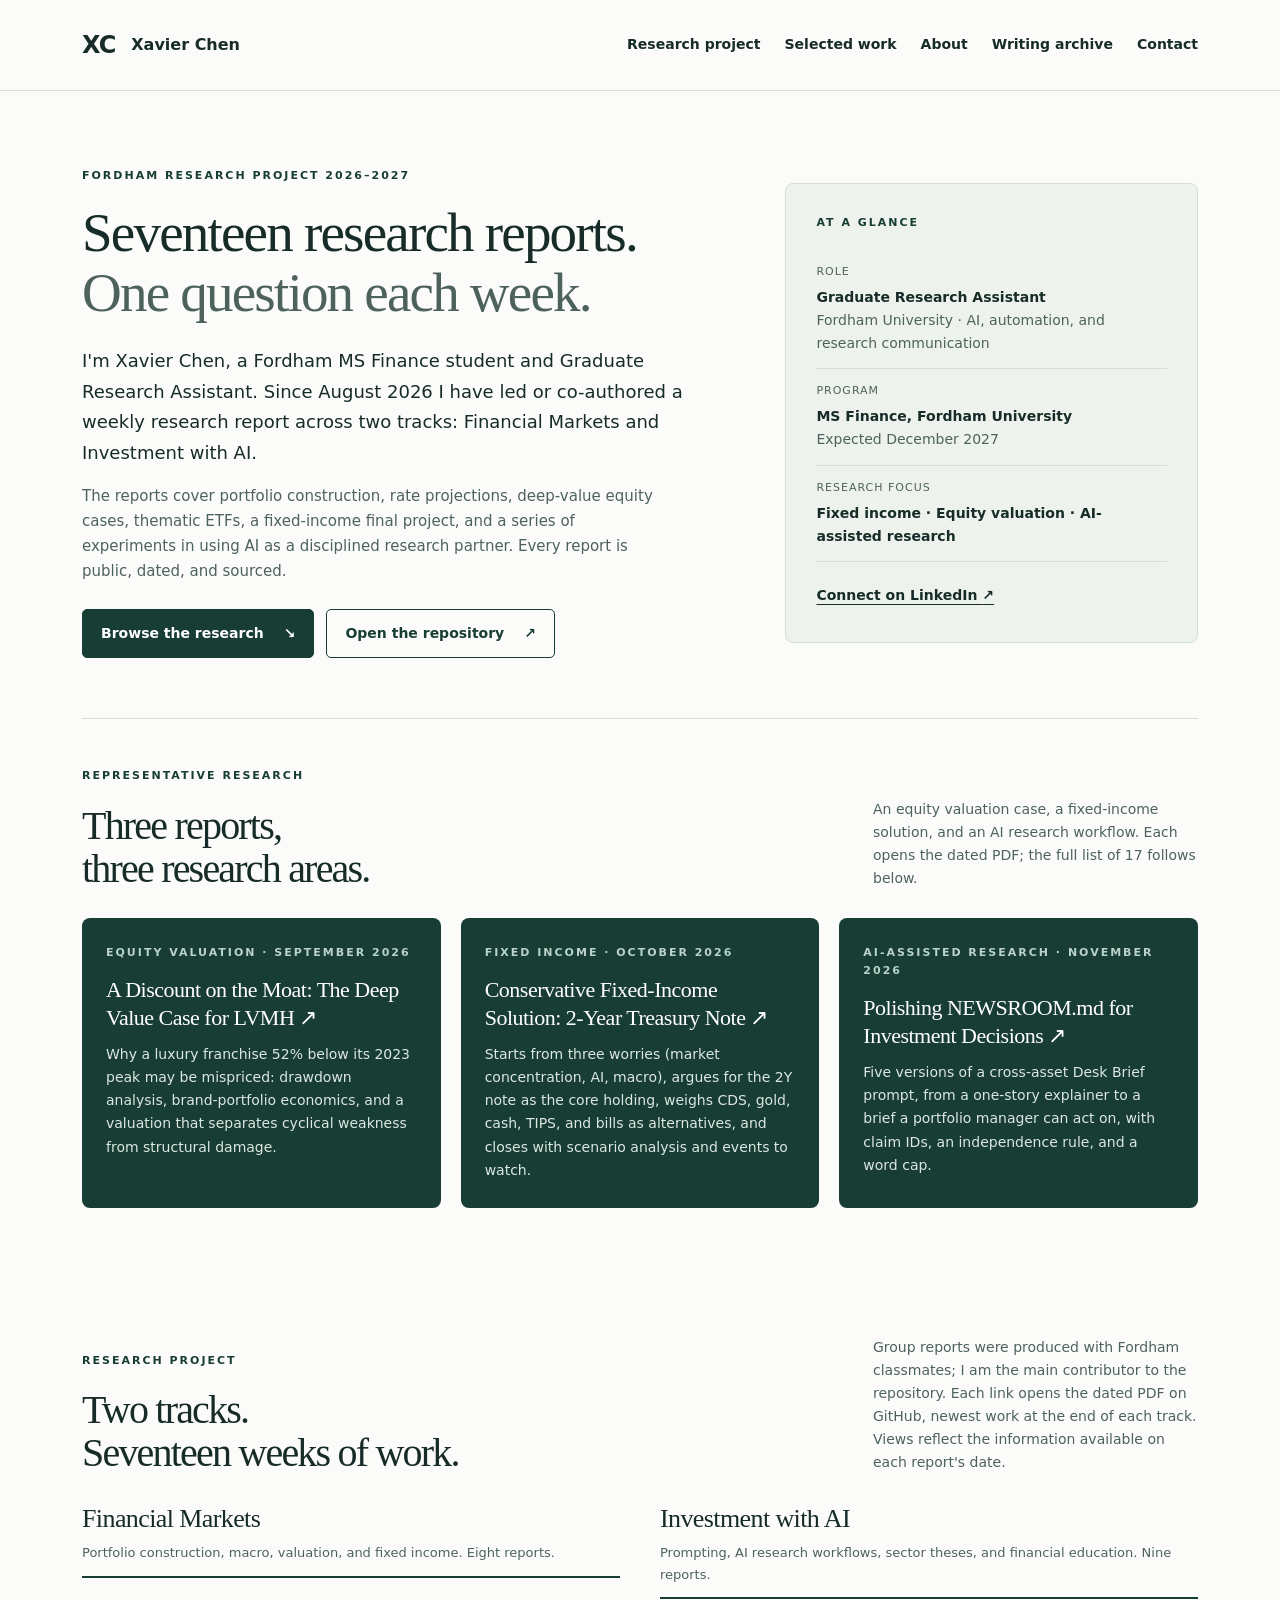
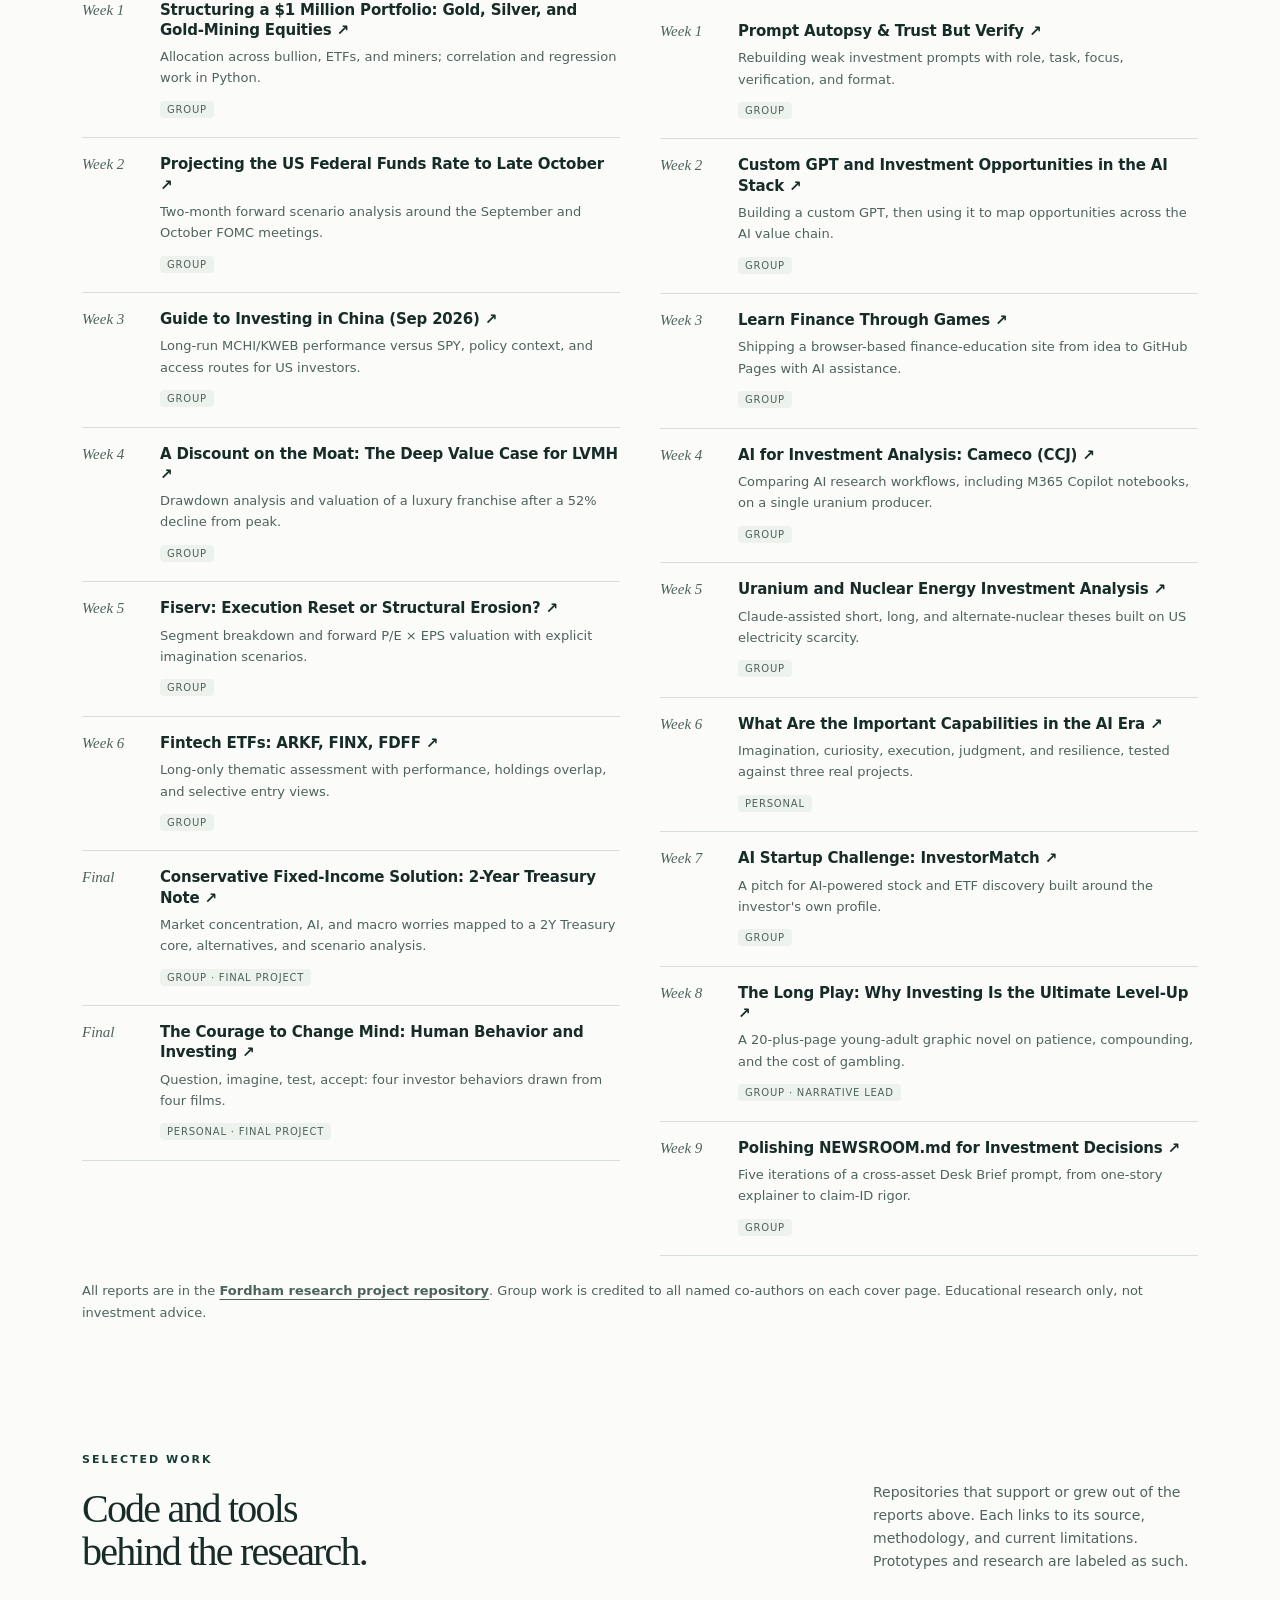
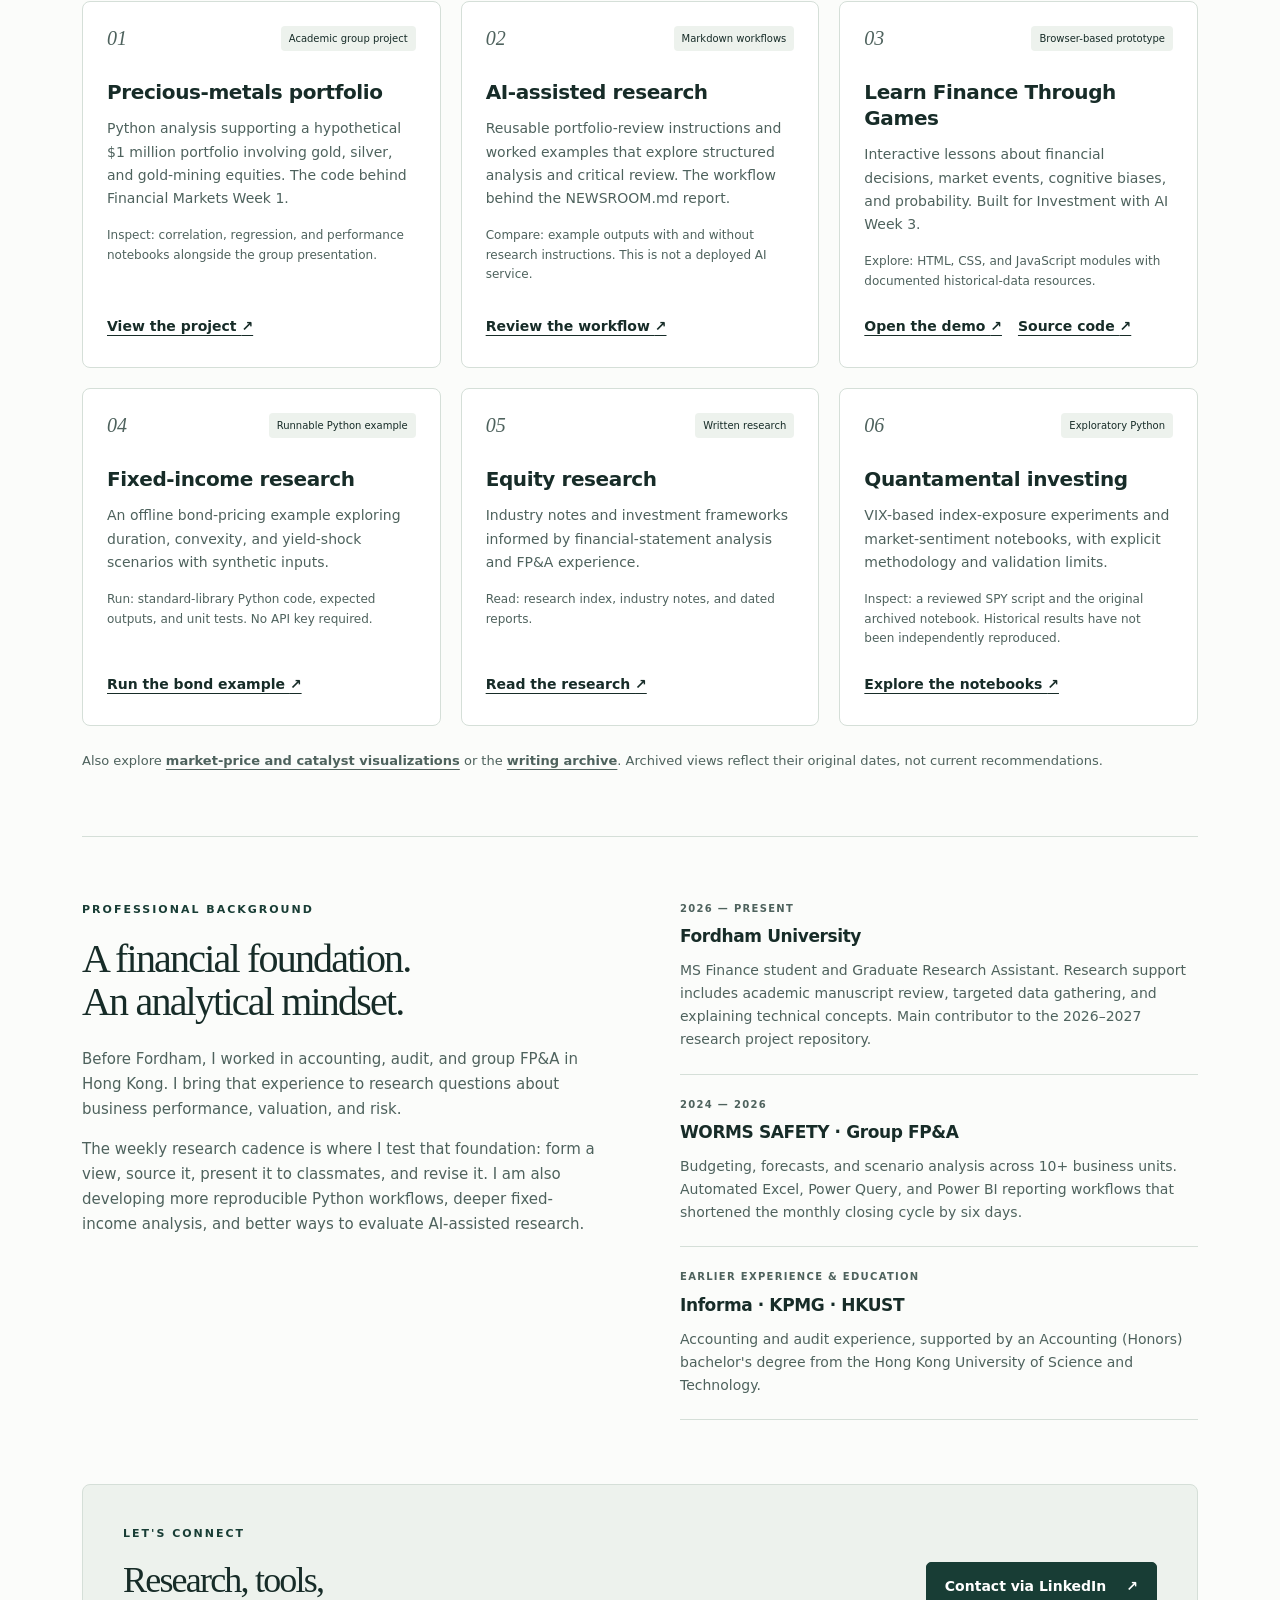
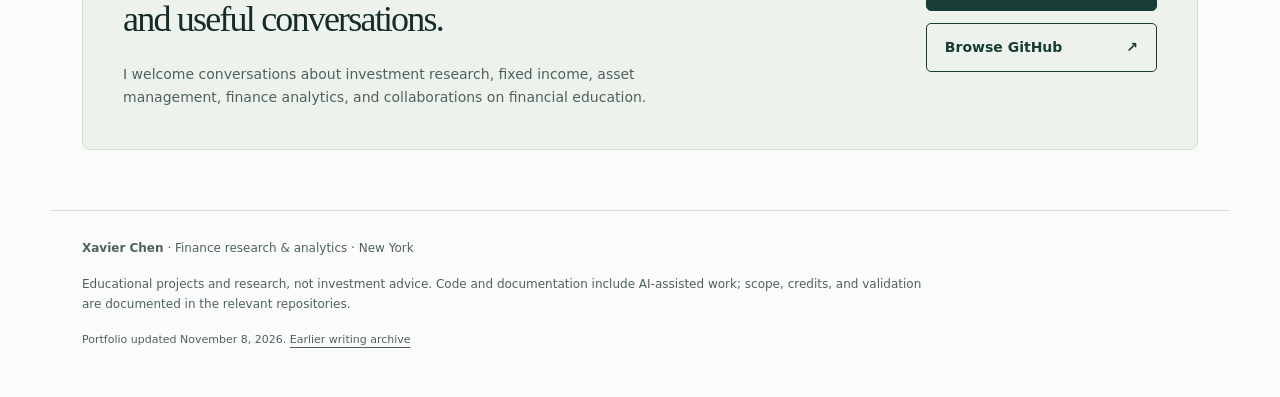
==== commit 24a64ec5: "Lead with three dated representative reports; simplify At a Glance - At a Glance: Graduate Research " ====
--- a/index.html
+++ b/index.html
@@ -33,26 +33,23 @@
       <aside class="profile-panel" aria-labelledby="profile-title">
         <p class="eyebrow" id="profile-title">AT A GLANCE</p>
         <dl>
-          <div><dt>Current</dt><dd>MS Finance, Fordham University<br><span>Expected December 2027</span></dd></div>
-          <div><dt>Research</dt><dd>Graduate Research Assistant<br><span>AI, automation, and research communication</span></dd></div>
-          <div><dt>Credentials</dt><dd>CFA Level I candidate<br><span>Preparing for the FINRA SIE exam</span></dd></div>
-          <div><dt>Based in</dt><dd>New York metro</dd></div>
+          <div><dt>Role</dt><dd>Graduate Research Assistant<br><span>Fordham University · AI, automation, and research communication</span></dd></div>
+          <div><dt>Program</dt><dd>MS Finance, Fordham University<br><span>Expected December 2027</span></dd></div>
+          <div><dt>Research focus</dt><dd>Fixed income · Equity valuation · AI-assisted research</dd></div>
         </dl>
         <a class="text-link" href="https://www.linkedin.com/in/xiaowen-chen/">Connect on LinkedIn <span aria-hidden="true">↗</span></a>
       </aside>
     </section>
-    <section class="evidence-strip" aria-label="Research project highlights">
-      <div><strong>17 reports</strong><span>Published August – November 2026</span></div>
-      <div><strong>2 research tracks</strong><span>Financial Markets · Investment with AI</span></div>
-      <div><strong>2 final projects</strong><span>2Y Treasury solution · Behavioral investing</span></div>
+    <section class="section representative" aria-labelledby="rep-title">
+      <div class="section-heading"><div><p class="eyebrow">REPRESENTATIVE RESEARCH</p><h2 id="rep-title">Three reports,<br>three research areas.</h2></div><p>An equity valuation case, a fixed-income solution, and an AI research workflow. Each opens the dated PDF; the full list of 17 follows below.</p></div>
+      <div class="featured-grid">
+        <article class="featured"><p class="eyebrow">EQUITY VALUATION · SEPTEMBER 2026</p><h3><a href="https://github.com/Xiaowen-CHEN-Learner/Fordham-research-project-2026-2027/blob/main/Financial%20Market/Week%204%20A%20Discount%20on%20the%20Moat_The%20Deep%20Value%20Case%20for%20LVMH.pdf">A Discount on the Moat: The Deep Value Case for LVMH <span aria-hidden="true">↗</span></a></h3><p>Why a luxury franchise 52% below its 2023 peak may be mispriced: drawdown analysis, brand-portfolio economics, and a valuation that separates cyclical weakness from structural damage.</p></article>
+        <article class="featured"><p class="eyebrow">FIXED INCOME · OCTOBER 2026</p><h3><a href="https://github.com/Xiaowen-CHEN-Learner/Fordham-research-project-2026-2027/blob/main/Financial%20Market/Week%207%20Final%20Project_Conservative_Fixed_Income_Solution_2Y_Treasury_Note.pdf">Conservative Fixed-Income Solution: 2-Year Treasury Note <span aria-hidden="true">↗</span></a></h3><p>Starts from three worries (market concentration, AI, macro), argues for the 2Y note as the core holding, weighs CDS, gold, cash, TIPS, and bills as alternatives, and closes with scenario analysis and events to watch.</p></article>
+        <article class="featured"><p class="eyebrow">AI-ASSISTED RESEARCH · NOVEMBER 2026</p><h3><a href="https://github.com/Xiaowen-CHEN-Learner/Fordham-research-project-2026-2027/blob/main/Investment%20with%20AI/Week%209%20Polishing%20NEWSROOM.md%20for%20Investment%20Decisions.pdf">Polishing NEWSROOM.md for Investment Decisions <span aria-hidden="true">↗</span></a></h3><p>Five versions of a cross-asset Desk Brief prompt, from a one-story explainer to a brief a portfolio manager can act on, with claim IDs, an independence rule, and a word cap.</p></article>
+      </div>
     </section>
     <section id="research" class="section" aria-labelledby="research-title">
-      <div class="section-heading"><div><p class="eyebrow">RESEARCH PROJECT</p><h2 id="research-title">Two tracks.<br>Seventeen weeks of work.</h2></div><p>Group reports were produced with Fordham classmates; I am the main contributor to the repository. Each link opens the dated PDF on GitHub. Views reflect the information available on each report's date.</p></div>
-      <div class="featured-grid">
-        <article class="featured"><p class="eyebrow">FINAL PROJECT · FINANCIAL MARKETS</p><h3><a href="https://github.com/Xiaowen-CHEN-Learner/Fordham-research-project-2026-2027/blob/main/Financial%20Market/Week%207%20Final%20Project_Conservative_Fixed_Income_Solution_2Y_Treasury_Note.pdf">Conservative Fixed-Income Solution: 2-Year Treasury Note <span aria-hidden="true">↗</span></a></h3><p>Starts from three worries (market concentration, AI, macro), argues for the 2Y note as the core holding, weighs CDS, gold, cash, TIPS, and bills as alternatives, and closes with scenario analysis and events to watch.</p></article>
-        <article class="featured"><p class="eyebrow">LATEST · INVESTMENT WITH AI</p><h3><a href="https://github.com/Xiaowen-CHEN-Learner/Fordham-research-project-2026-2027/blob/main/Investment%20with%20AI/Week%209%20Polishing%20NEWSROOM.md%20for%20Investment%20Decisions.pdf">Polishing NEWSROOM.md for Investment Decisions <span aria-hidden="true">↗</span></a></h3><p>Five versions of a cross-asset Desk Brief prompt, from a one-story explainer to a brief a portfolio manager can act on, with claim IDs, an independence rule, and a word cap.</p></article>
-        <article class="featured"><p class="eyebrow">SECTOR THESIS · INVESTMENT WITH AI</p><h3><a href="https://github.com/Xiaowen-CHEN-Learner/Fordham-research-project-2026-2027/blob/main/Investment%20with%20AI/Week%205%20Uranium%20and%20Nuclear%20Energy%20Industry%20Opportunities.pdf">Uranium and Nuclear Energy Investment Analysis <span aria-hidden="true">↗</span></a></h3><p>A Claude-assisted thesis built on US electricity scarcity and the AI data-center boom, with short, long, and alternate-nuclear positioning, following a Cameco deep dive the week before.</p></article>
-      </div>
+      <div class="section-heading"><div><p class="eyebrow">RESEARCH PROJECT</p><h2 id="research-title">Two tracks.<br>Seventeen weeks of work.</h2></div><p>Group reports were produced with Fordham classmates; I am the main contributor to the repository. Each link opens the dated PDF on GitHub, newest work at the end of each track. Views reflect the information available on each report's date.</p></div>
       <div class="track-grid">
         <div class="track">
           <div class="track-head"><h3>Financial Markets</h3><p>Portfolio construction, macro, valuation, and fixed income. Eight reports.</p></div>
--- a/assets/portfolio.css
+++ b/assets/portfolio.css
@@ -1 +1 @@
-:root{--ink:#172c28;--muted:#4e625d;--accent:#183d35;--paper:#fbfcfa;--soft:#edf2ed;--line:#d5dfd8}*{box-sizing:border-box}html{scroll-behavior:smooth;scroll-padding-top:6rem}body{margin:0;background:var(--paper);color:var(--ink);font:16px/1.65 system-ui,-apple-system,BlinkMacSystemFont,"Segoe UI",sans-serif}a{color:inherit;text-underline-offset:4px}a:hover{text-decoration-thickness:2px}a:focus-visible,main:focus-visible{outline:3px solid #a06e16;outline-offset:5px;border-radius:3px}.wrap{max-width:1180px;margin:auto;padding:0 32px}.skip-link{position:absolute;left:16px;top:-90px;padding:10px 18px;background:var(--accent);color:white;z-index:100}.skip-link:focus{top:10px}.site-header{border-bottom:1px solid var(--line);background:var(--paper)}.header-row{display:flex;justify-content:space-between;align-items:center;gap:24px;min-height:90px}.brand{display:flex;align-items:center;gap:16px;font:700 24px/1 system-ui;text-decoration:none;letter-spacing:-1px}.brand span{font-size:16px;letter-spacing:0}nav{display:flex;gap:24px;flex-wrap:wrap}nav a{font-size:14px;text-decoration:none;min-height:44px;display:flex;align-items:center;font-weight:600}.hero{display:grid;grid-template-columns:1.55fr 1fr;gap:64px;align-items:center;padding:76px 0 60px}.eyebrow{font-size:11px;font-weight:700;letter-spacing:2px;margin:0 0 18px;color:var(--accent)}h1,h2{font-family:Georgia,"Times New Roman",serif;letter-spacing:-1.8px;font-weight:400;line-height:1.08;margin:0 0 24px}h1{font-size:clamp(40px,4.3vw,59px)}h1 span{color:var(--muted)}h2{font-size:40px}h3{font-size:20px;line-height:1.3;letter-spacing:-.4px;margin:0 0 12px}p{margin:0 0 16px}.lead{font-size:18px;line-height:1.7}.hero-note{font-size:15px;color:var(--muted);max-width:580px}.actions{display:flex;gap:12px;flex-wrap:wrap;margin-top:26px}.button{padding:12px 18px;display:inline-flex;align-items:center;justify-content:space-between;gap:20px;text-decoration:none;font-weight:600;font-size:14px;border:1px solid var(--accent);border-radius:5px;min-height:48px}.primary{background:var(--accent);color:white}.secondary{background:transparent;color:var(--accent)}.button:hover{box-shadow:0 2px 0 var(--accent)}.profile-panel{background:var(--soft);border:1px solid var(--line);padding:30px;border-radius:8px}dl{margin:0}dl div{padding:13px 0;border-bottom:1px solid var(--line)}dt{font-size:11px;text-transform:uppercase;letter-spacing:1px;color:var(--muted);margin-bottom:5px}dd{margin:0;font-size:14px;font-weight:600}dd span{font-weight:400;color:var(--muted)}.text-link{font-size:14px;font-weight:650;display:inline-block;min-height:32px;padding:4px 0}.profile-panel>.text-link{margin-top:18px}.evidence-strip{display:grid;grid-template-columns:repeat(3,1fr);border-top:1px solid var(--line);border-bottom:1px solid var(--line);padding:25px 0;gap:25px}.evidence-strip strong{display:block;font-size:18px;font-weight:600}.evidence-strip span{font-size:12px;color:var(--muted)}.section{padding:64px 0}.section-heading{display:flex;justify-content:space-between;align-items:end;gap:40px;margin-bottom:28px}.section-heading h2{margin-bottom:0}.section-heading>p{font-size:14px;max-width:325px;color:var(--muted);margin-bottom:0}.project-grid{display:grid;grid-template-columns:repeat(3,minmax(0,1fr));gap:20px}.project-card{border:1px solid var(--line);border-radius:8px;padding:24px;display:flex;flex-direction:column;align-items:flex-start;background:white;transition:border-color .15s}.project-card:hover{border-color:var(--accent)}.card-top{display:flex;gap:12px;align-items:center;justify-content:space-between;width:100%;margin-bottom:28px}.number{font:italic 20px Georgia,serif;color:var(--muted)}.tag{font-size:10px;line-height:1.5;background:var(--soft);padding:5px 8px;border-radius:4px}.project-card p{font-size:14px;color:var(--muted)}.project-card .detail{font-size:12px;margin-bottom:20px}.project-card>.text-link,.card-links{margin-top:auto}.card-links{display:flex;gap:16px;flex-wrap:wrap}.featured-grid{display:grid;grid-template-columns:repeat(3,minmax(0,1fr));gap:20px;margin-bottom:40px}.featured{background:var(--accent);color:white;border-radius:8px;padding:26px 24px;display:flex;flex-direction:column}.featured .eyebrow{color:#b9d3c8;margin-bottom:14px}.featured h3{font-family:Georgia,"Times New Roman",serif;font-weight:400;font-size:22px;letter-spacing:-.5px;line-height:1.25}.featured h3 a{text-decoration:none}.featured h3 a:hover{text-decoration:underline}.featured p:last-child{font-size:14px;color:#dbe7e1;margin:0}.track-grid{display:grid;grid-template-columns:repeat(2,minmax(0,1fr));gap:40px}.track-head{border-bottom:2px solid var(--accent);padding-bottom:12px;margin-bottom:6px}.track-head h3{font-family:Georgia,"Times New Roman",serif;font-weight:400;font-size:26px;letter-spacing:-.6px;margin-bottom:6px}.track-head p{font-size:13px;color:var(--muted);margin:0}.report-list{list-style:none;margin:0;padding:0}.report{display:grid;grid-template-columns:64px 1fr;gap:14px;padding:16px 0;border-bottom:1px solid var(--line)}.report-week{font:italic 15px Georgia,serif;color:var(--muted);padding-top:2px}.report h4{font-size:15px;line-height:1.35;letter-spacing:-.2px;margin:0 0 6px;font-weight:650}.report h4 a{text-decoration:none}.report h4 a:hover{text-decoration:underline}.report p{font-size:13px;color:var(--muted);margin:0 0 6px}.report-kind{font-size:10px;letter-spacing:.8px;text-transform:uppercase;background:var(--soft);padding:3px 7px;border-radius:4px;color:var(--muted)}.more-work{font-size:13px;margin:24px 0 0;color:var(--muted)}.more-work a{font-weight:600}.about-grid{border-top:1px solid var(--line);display:grid;grid-template-columns:1fr 1fr;gap:80px}.about-grid>div>p:not(.eyebrow){color:var(--muted);font-size:15px}.experience article{padding:0 0 22px;margin-bottom:22px;border-bottom:1px solid var(--line)}.experience article:last-child{margin-bottom:0}.experience h3{font-size:17px}.experience p{font-size:14px;color:var(--muted);margin-bottom:0}.experience .period{font-size:10px;font-weight:700;letter-spacing:1.3px;margin-bottom:8px}.contact{background:var(--soft);border:1px solid var(--line);border-radius:8px;padding:40px;display:flex;justify-content:space-between;gap:36px;align-items:center;margin-bottom:60px}.contact p:not(.eyebrow){max-width:550px;font-size:14px;color:var(--muted);margin:0}.contact .actions{min-width:215px;margin:0;flex-direction:column}.contact h2{font-size:36px}footer{border-top:1px solid var(--line);padding-top:28px!important;padding-bottom:32px!important}footer p{font-size:12px;color:var(--muted);max-width:850px}.footer-note{font-size:11px}section[id]{scroll-margin-top:24px}@media(max-width:960px){.hero{gap:30px}.featured-grid{grid-template-columns:1fr}.track-grid{grid-template-columns:1fr;gap:32px}.project-grid{grid-template-columns:repeat(2,minmax(0,1fr))}.about-grid{gap:40px}nav{gap:16px}.header-row{gap:20px}}@media(max-width:700px){.wrap{padding:0 22px}.header-row{align-items:flex-start;flex-direction:column;gap:8px;padding-top:22px;padding-bottom:14px}nav{gap:20px}.hero{grid-template-columns:1fr;padding:40px 0;gap:30px}h1{font-size:46px}h2{font-size:34px}.profile-panel{padding:24px}.evidence-strip{grid-template-columns:1fr;gap:15px}.section{padding:42px 0}.section-heading{align-items:flex-start;flex-direction:column;gap:20px}.project-grid,.about-grid{grid-template-columns:1fr}.about-grid{gap:24px}.contact{flex-direction:column;align-items:stretch;padding:25px;margin-bottom:40px}.contact .actions{min-width:0}.contact h2{font-size:32px}nav a{font-size:12px}.project-card{padding:24px}.card-top{margin-bottom:20px}}@media(max-width:370px){.wrap{padding:0 16px}.report{grid-template-columns:1fr;gap:4px}h1{font-size:39px}nav{gap:12px}.button{font-size:12px;padding:12px 14px}}@media(prefers-reduced-motion:reduce){html{scroll-behavior:auto}*,*::before,*::after{transition:none!important}}@media print{.skip-link,.site-header,.actions{display:none}.wrap{max-width:none;padding:0}.hero,.section{padding:20px 0}.project-grid{grid-template-columns:repeat(2,1fr)}.project-card,.report,.featured{break-inside:avoid}.featured{background:white;color:var(--ink);border:1px solid var(--line)}.featured p:last-child,.featured .eyebrow{color:var(--muted)}body{background:white}.contact{margin-bottom:20px}}
+:root{--ink:#172c28;--muted:#4e625d;--accent:#183d35;--paper:#fbfcfa;--soft:#edf2ed;--line:#d5dfd8}*{box-sizing:border-box}html{scroll-behavior:smooth;scroll-padding-top:6rem}body{margin:0;background:var(--paper);color:var(--ink);font:16px/1.65 system-ui,-apple-system,BlinkMacSystemFont,"Segoe UI",sans-serif}a{color:inherit;text-underline-offset:4px}a:hover{text-decoration-thickness:2px}a:focus-visible,main:focus-visible{outline:3px solid #a06e16;outline-offset:5px;border-radius:3px}.wrap{max-width:1180px;margin:auto;padding:0 32px}.skip-link{position:absolute;left:16px;top:-90px;padding:10px 18px;background:var(--accent);color:white;z-index:100}.skip-link:focus{top:10px}.site-header{border-bottom:1px solid var(--line);background:var(--paper)}.header-row{display:flex;justify-content:space-between;align-items:center;gap:24px;min-height:90px}.brand{display:flex;align-items:center;gap:16px;font:700 24px/1 system-ui;text-decoration:none;letter-spacing:-1px}.brand span{font-size:16px;letter-spacing:0}nav{display:flex;gap:24px;flex-wrap:wrap}nav a{font-size:14px;text-decoration:none;min-height:44px;display:flex;align-items:center;font-weight:600}.hero{display:grid;grid-template-columns:1.55fr 1fr;gap:64px;align-items:center;padding:76px 0 60px}.eyebrow{font-size:11px;font-weight:700;letter-spacing:2px;margin:0 0 18px;color:var(--accent)}h1,h2{font-family:Georgia,"Times New Roman",serif;letter-spacing:-1.8px;font-weight:400;line-height:1.08;margin:0 0 24px}h1{font-size:clamp(40px,4.3vw,59px)}h1 span{color:var(--muted)}h2{font-size:40px}h3{font-size:20px;line-height:1.3;letter-spacing:-.4px;margin:0 0 12px}p{margin:0 0 16px}.lead{font-size:18px;line-height:1.7}.hero-note{font-size:15px;color:var(--muted);max-width:580px}.actions{display:flex;gap:12px;flex-wrap:wrap;margin-top:26px}.button{padding:12px 18px;display:inline-flex;align-items:center;justify-content:space-between;gap:20px;text-decoration:none;font-weight:600;font-size:14px;border:1px solid var(--accent);border-radius:5px;min-height:48px}.primary{background:var(--accent);color:white}.secondary{background:transparent;color:var(--accent)}.button:hover{box-shadow:0 2px 0 var(--accent)}.profile-panel{background:var(--soft);border:1px solid var(--line);padding:30px;border-radius:8px}dl{margin:0}dl div{padding:13px 0;border-bottom:1px solid var(--line)}dt{font-size:11px;text-transform:uppercase;letter-spacing:1px;color:var(--muted);margin-bottom:5px}dd{margin:0;font-size:14px;font-weight:600}dd span{font-weight:400;color:var(--muted)}.text-link{font-size:14px;font-weight:650;display:inline-block;min-height:32px;padding:4px 0}.profile-panel>.text-link{margin-top:18px}.section{padding:64px 0}.section-heading{display:flex;justify-content:space-between;align-items:end;gap:40px;margin-bottom:28px}.section-heading h2{margin-bottom:0}.section-heading>p{font-size:14px;max-width:325px;color:var(--muted);margin-bottom:0}.project-grid{display:grid;grid-template-columns:repeat(3,minmax(0,1fr));gap:20px}.project-card{border:1px solid var(--line);border-radius:8px;padding:24px;display:flex;flex-direction:column;align-items:flex-start;background:white;transition:border-color .15s}.project-card:hover{border-color:var(--accent)}.card-top{display:flex;gap:12px;align-items:center;justify-content:space-between;width:100%;margin-bottom:28px}.number{font:italic 20px Georgia,serif;color:var(--muted)}.tag{font-size:10px;line-height:1.5;background:var(--soft);padding:5px 8px;border-radius:4px}.project-card p{font-size:14px;color:var(--muted)}.project-card .detail{font-size:12px;margin-bottom:20px}.project-card>.text-link,.card-links{margin-top:auto}.card-links{display:flex;gap:16px;flex-wrap:wrap}.representative{padding-top:0;border-top:1px solid var(--line);padding-top:48px}.featured-grid{display:grid;grid-template-columns:repeat(3,minmax(0,1fr));gap:20px;margin-bottom:0}.featured{background:var(--accent);color:white;border-radius:8px;padding:26px 24px;display:flex;flex-direction:column}.featured .eyebrow{color:#b9d3c8;margin-bottom:14px}.featured h3{font-family:Georgia,"Times New Roman",serif;font-weight:400;font-size:22px;letter-spacing:-.5px;line-height:1.25}.featured h3 a{text-decoration:none}.featured h3 a:hover{text-decoration:underline}.featured p:last-child{font-size:14px;color:#dbe7e1;margin:0}.track-grid{display:grid;grid-template-columns:repeat(2,minmax(0,1fr));gap:40px}.track-head{border-bottom:2px solid var(--accent);padding-bottom:12px;margin-bottom:6px}.track-head h3{font-family:Georgia,"Times New Roman",serif;font-weight:400;font-size:26px;letter-spacing:-.6px;margin-bottom:6px}.track-head p{font-size:13px;color:var(--muted);margin:0}.report-list{list-style:none;margin:0;padding:0}.report{display:grid;grid-template-columns:64px 1fr;gap:14px;padding:16px 0;border-bottom:1px solid var(--line)}.report-week{font:italic 15px Georgia,serif;color:var(--muted);padding-top:2px}.report h4{font-size:15px;line-height:1.35;letter-spacing:-.2px;margin:0 0 6px;font-weight:650}.report h4 a{text-decoration:none}.report h4 a:hover{text-decoration:underline}.report p{font-size:13px;color:var(--muted);margin:0 0 6px}.report-kind{font-size:10px;letter-spacing:.8px;text-transform:uppercase;background:var(--soft);padding:3px 7px;border-radius:4px;color:var(--muted)}.more-work{font-size:13px;margin:24px 0 0;color:var(--muted)}.more-work a{font-weight:600}.about-grid{border-top:1px solid var(--line);display:grid;grid-template-columns:1fr 1fr;gap:80px}.about-grid>div>p:not(.eyebrow){color:var(--muted);font-size:15px}.experience article{padding:0 0 22px;margin-bottom:22px;border-bottom:1px solid var(--line)}.experience article:last-child{margin-bottom:0}.experience h3{font-size:17px}.experience p{font-size:14px;color:var(--muted);margin-bottom:0}.experience .period{font-size:10px;font-weight:700;letter-spacing:1.3px;margin-bottom:8px}.contact{background:var(--soft);border:1px solid var(--line);border-radius:8px;padding:40px;display:flex;justify-content:space-between;gap:36px;align-items:center;margin-bottom:60px}.contact p:not(.eyebrow){max-width:550px;font-size:14px;color:var(--muted);margin:0}.contact .actions{min-width:215px;margin:0;flex-direction:column}.contact h2{font-size:36px}footer{border-top:1px solid var(--line);padding-top:28px!important;padding-bottom:32px!important}footer p{font-size:12px;color:var(--muted);max-width:850px}.footer-note{font-size:11px}section[id]{scroll-margin-top:24px}@media(max-width:960px){.hero{gap:30px}.featured-grid{grid-template-columns:1fr}.track-grid{grid-template-columns:1fr;gap:32px}.project-grid{grid-template-columns:repeat(2,minmax(0,1fr))}.about-grid{gap:40px}nav{gap:16px}.header-row{gap:20px}}@media(max-width:700px){.wrap{padding:0 22px}.header-row{align-items:flex-start;flex-direction:column;gap:8px;padding-top:22px;padding-bottom:14px}nav{gap:20px}.hero{grid-template-columns:1fr;padding:40px 0;gap:30px}h1{font-size:46px}h2{font-size:34px}.profile-panel{padding:24px}.section{padding:42px 0}.section-heading{align-items:flex-start;flex-direction:column;gap:20px}.project-grid,.about-grid{grid-template-columns:1fr}.about-grid{gap:24px}.contact{flex-direction:column;align-items:stretch;padding:25px;margin-bottom:40px}.contact .actions{min-width:0}.contact h2{font-size:32px}nav a{font-size:12px}.project-card{padding:24px}.card-top{margin-bottom:20px}}@media(max-width:370px){.wrap{padding:0 16px}.report{grid-template-columns:1fr;gap:4px}h1{font-size:39px}nav{gap:12px}.button{font-size:12px;padding:12px 14px}}@media(prefers-reduced-motion:reduce){html{scroll-behavior:auto}*,*::before,*::after{transition:none!important}}@media print{.skip-link,.site-header,.actions{display:none}.wrap{max-width:none;padding:0}.hero,.section{padding:20px 0}.project-grid{grid-template-columns:repeat(2,1fr)}.project-card,.report,.featured{break-inside:avoid}.featured{background:white;color:var(--ink);border:1px solid var(--line)}.featured p:last-child,.featured .eyebrow{color:var(--muted)}body{background:white}.contact{margin-bottom:20px}}
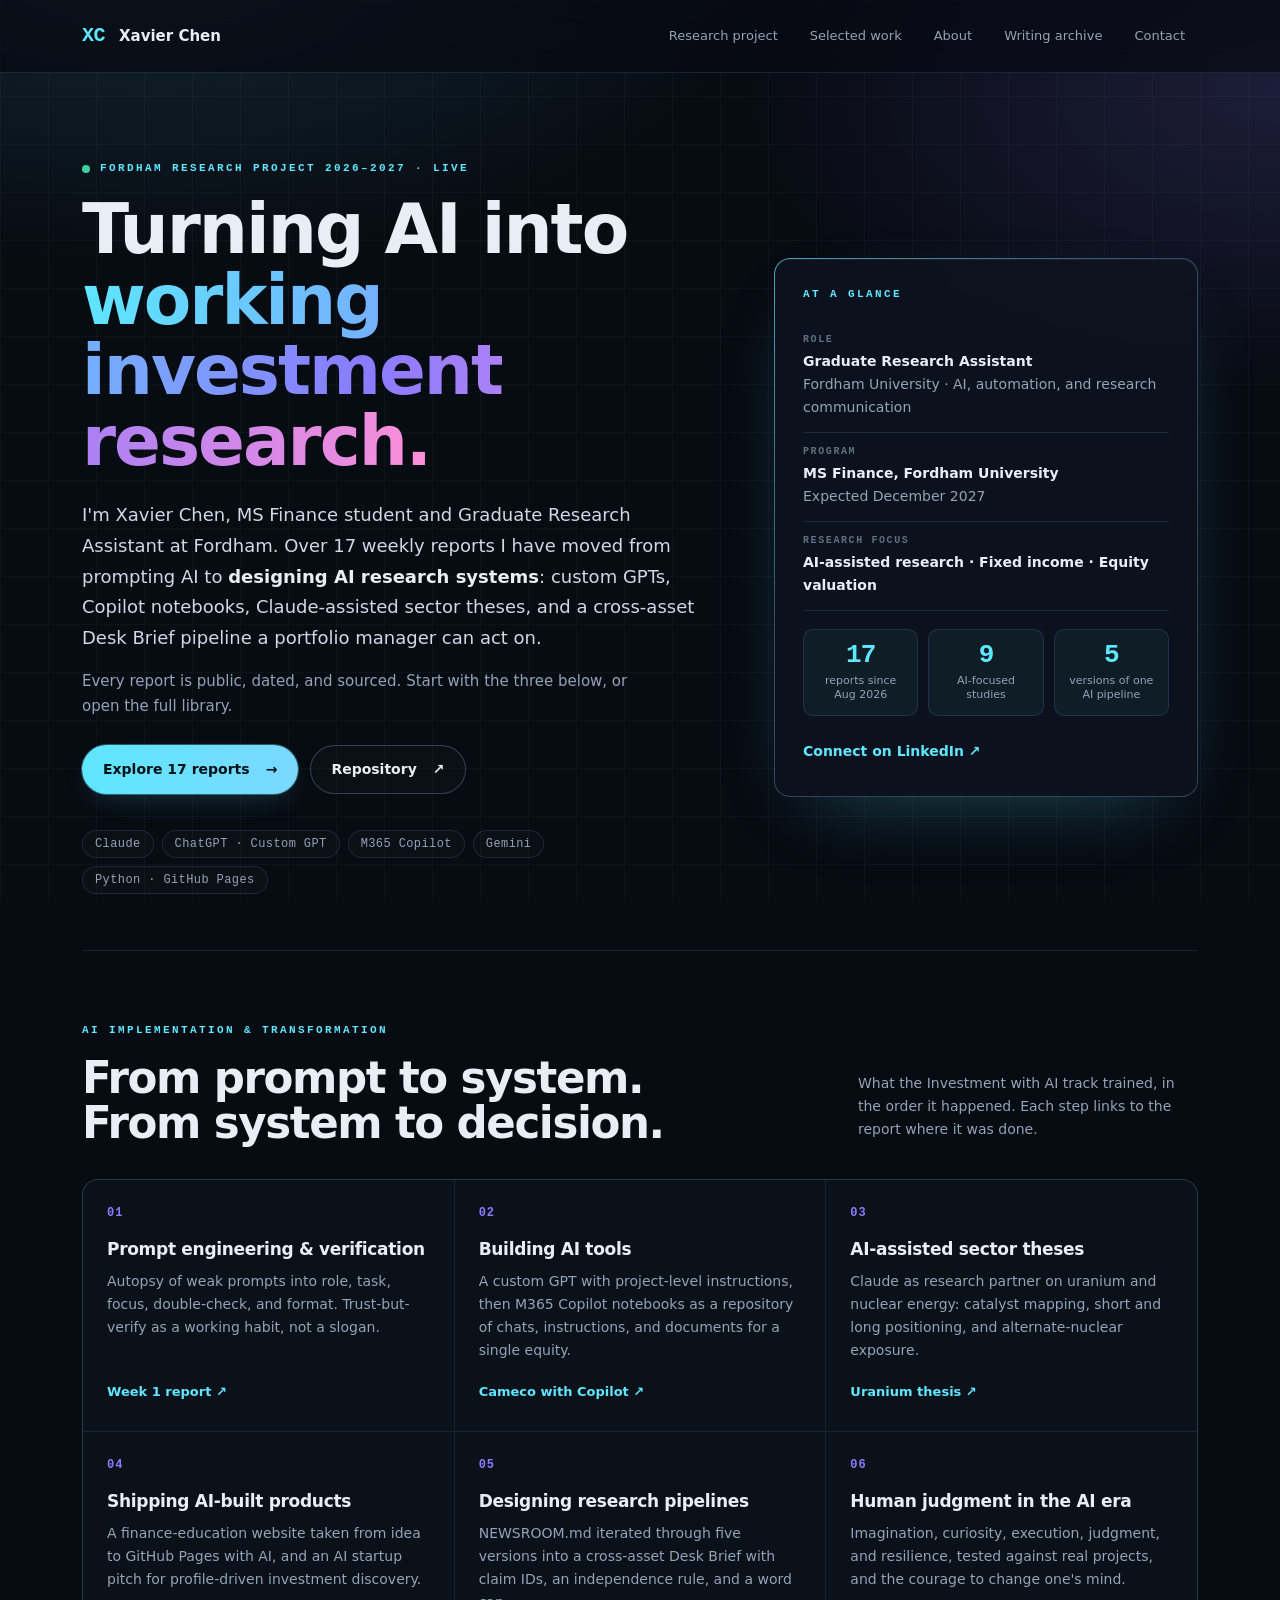
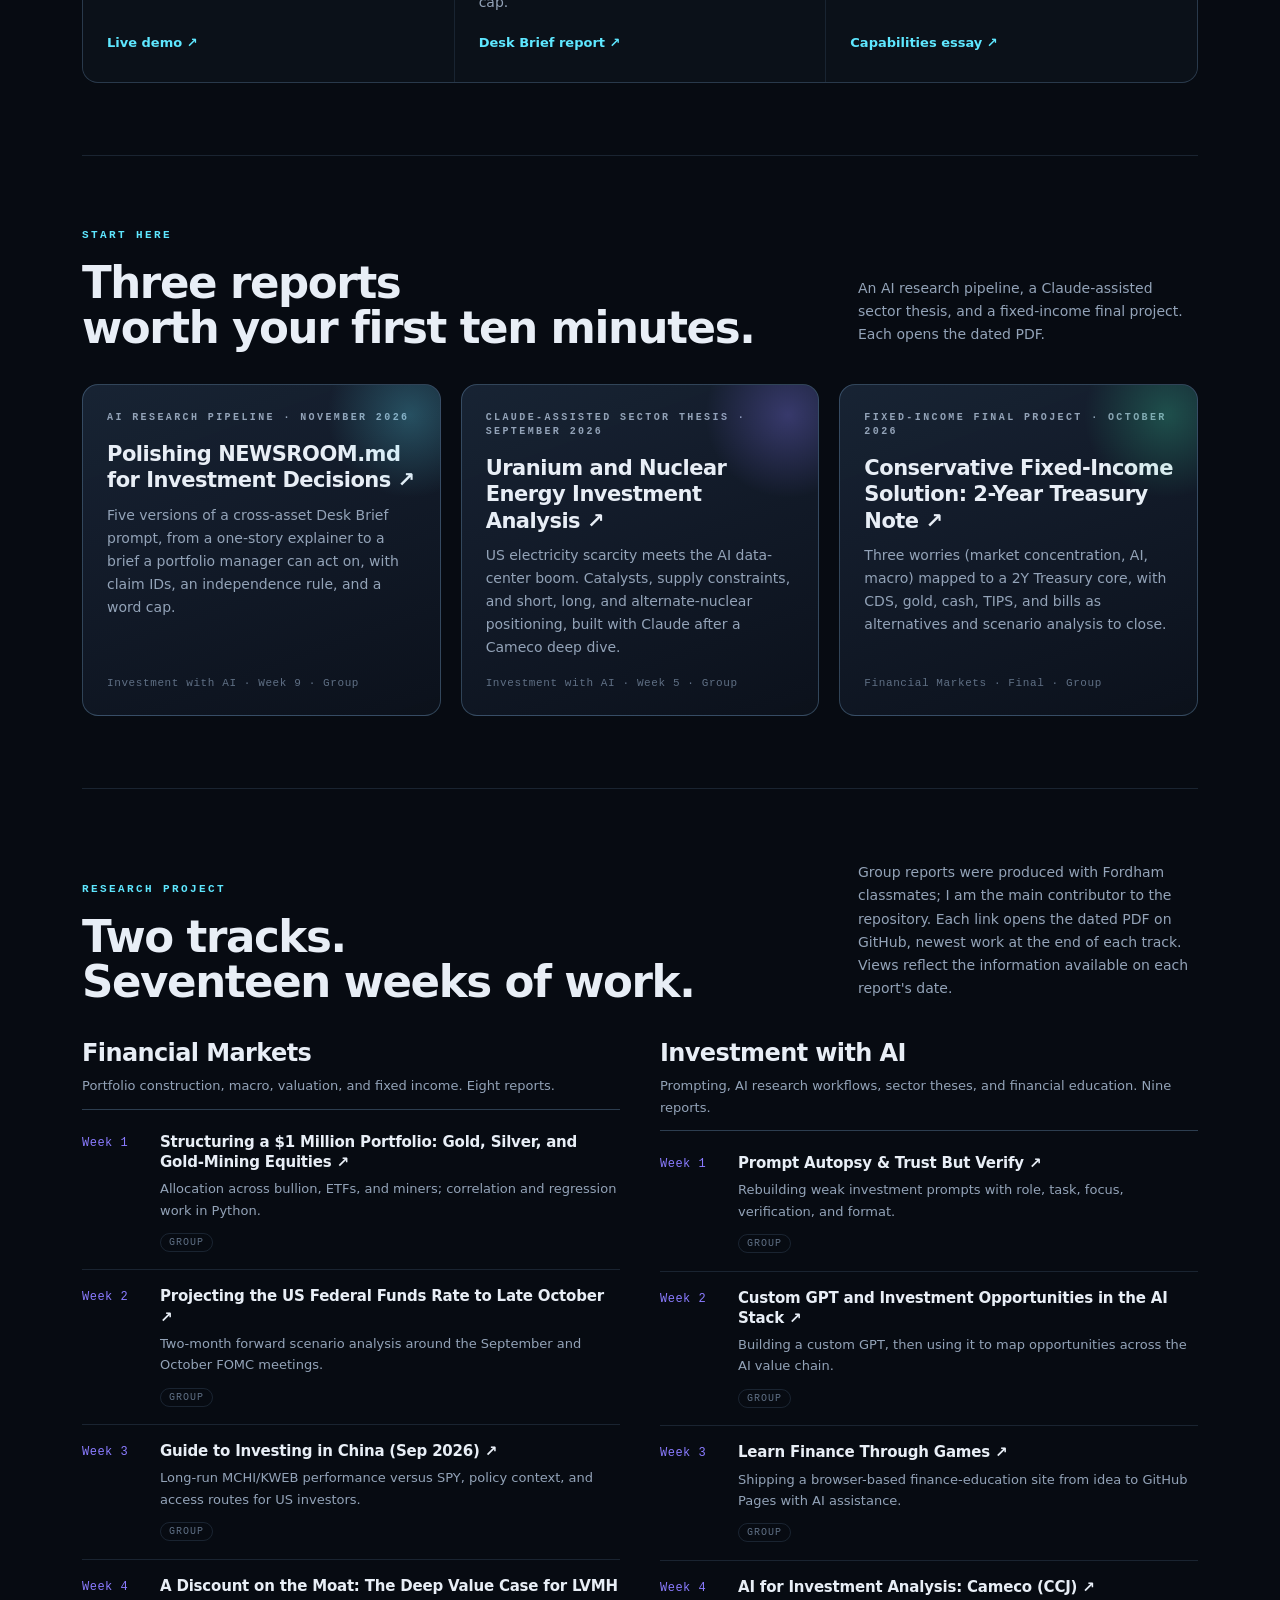
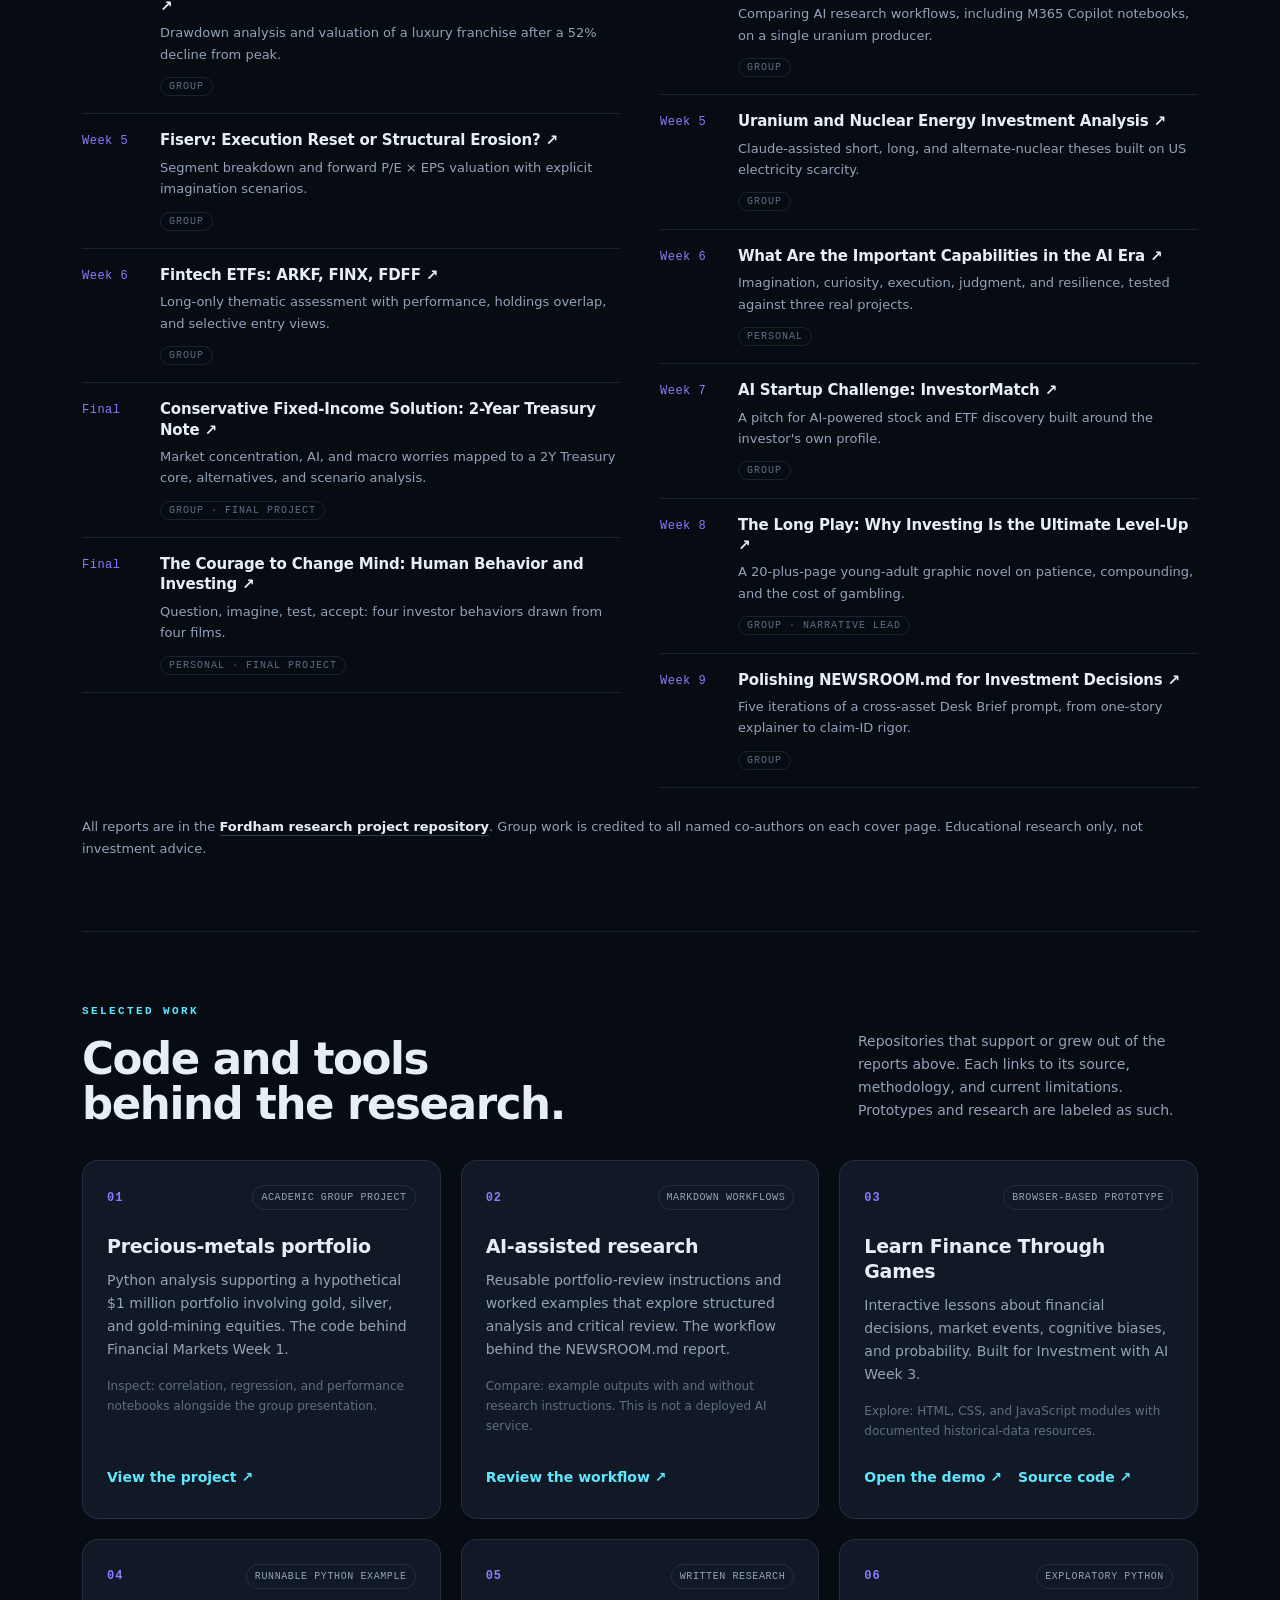
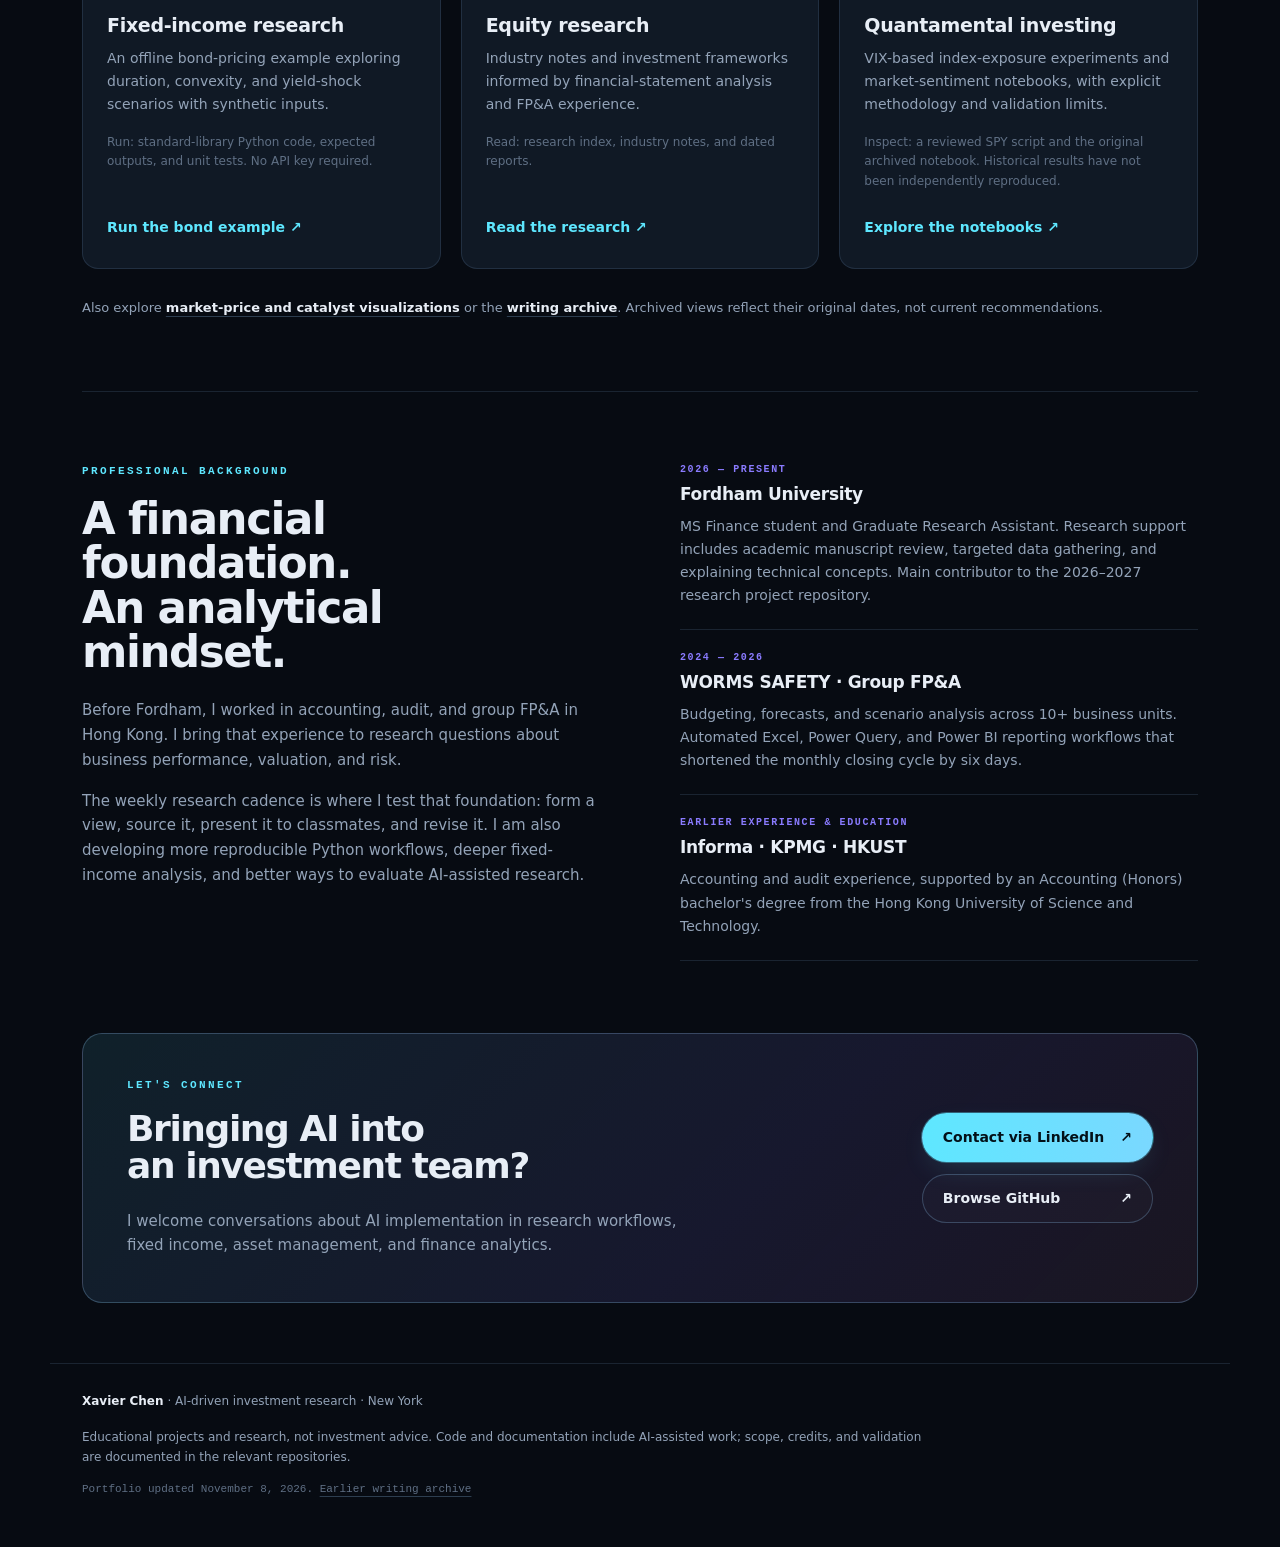
==== commit 65292e4c: "Futuristic redesign focused on AI implementation and transformation - Dark theme: gradient headline," ====
--- a/index.html
+++ b/index.html
@@ -3,12 +3,12 @@
 <head>
   <meta charset="utf-8">
   <meta name="viewport" content="width=device-width, initial-scale=1">
-  <meta name="description" content="Xavier Chen's finance research portfolio: 17 Fordham research reports across financial markets and investment with AI, plus equity, fixed-income, and quantamental projects. Fordham MS Finance.">
-  <meta name="theme-color" content="#183d35">
-  <meta property="og:title" content="Xavier Chen | Finance Research Portfolio">
+  <meta name="description" content="Xavier Chen turns AI into working investment research: 17 Fordham reports on AI research pipelines, Claude-assisted sector theses, fixed income, and equity valuation.">
+  <meta name="theme-color" content="#070b12">
+  <meta property="og:title" content="Xavier Chen | AI-Driven Investment Research">
   <meta property="og:description" content="Fordham research project 2026–2027: 17 reports on markets, valuation, fixed income, and AI-assisted investing, with full sources on GitHub.">
   <meta property="og:type" content="website">
-  <title>Xavier Chen | Finance Research Portfolio</title>
+  <title>Xavier Chen | AI-Driven Investment Research</title>
   <link rel="stylesheet" href="assets/portfolio.css">
 </head>
 <body>
@@ -23,29 +23,44 @@
   </header>
   <main id="main" class="wrap" tabindex="-1">
     <section class="hero" aria-labelledby="intro-title">
-      <div>
-        <p class="eyebrow">FORDHAM RESEARCH PROJECT 2026–2027</p>
-        <h1 id="intro-title">Seventeen research reports.<br><span>One question each week.</span></h1>
-        <p class="lead">I'm Xavier Chen, a Fordham MS Finance student and Graduate Research Assistant. Since August 2026 I have led or co-authored a weekly research report across two tracks: Financial Markets and Investment with AI.</p>
-        <p class="hero-note">The reports cover portfolio construction, rate projections, deep-value equity cases, thematic ETFs, a fixed-income final project, and a series of experiments in using AI as a disciplined research partner. Every report is public, dated, and sourced.</p>
-        <div class="actions"><a class="button primary" href="#research">Browse the research <span aria-hidden="true">↘</span></a><a class="button secondary" href="https://github.com/Xiaowen-CHEN-Learner/Fordham-research-project-2026-2027">Open the repository <span aria-hidden="true">↗</span></a></div>
+      <div class="hero-copy">
+        <p class="eyebrow"><span class="pulse" aria-hidden="true"></span>FORDHAM RESEARCH PROJECT 2026–2027 · LIVE</p>
+        <h1 id="intro-title">Turning AI into<br><span class="grad">working investment research.</span></h1>
+        <p class="lead">I'm Xavier Chen, MS Finance student and Graduate Research Assistant at Fordham. Over 17 weekly reports I have moved from prompting AI to <strong>designing AI research systems</strong>: custom GPTs, Copilot notebooks, Claude-assisted sector theses, and a cross-asset Desk Brief pipeline a portfolio manager can act on.</p>
+        <p class="hero-note">Every report is public, dated, and sourced. Start with the three below, or open the full library.</p>
+        <div class="actions"><a class="button primary" href="#research">Explore 17 reports <span aria-hidden="true">→</span></a><a class="button secondary" href="https://github.com/Xiaowen-CHEN-Learner/Fordham-research-project-2026-2027">Repository <span aria-hidden="true">↗</span></a></div>
+        <ul class="signal-row" aria-label="AI platforms used in the research">
+          <li>Claude</li><li>ChatGPT · Custom GPT</li><li>M365 Copilot</li><li>Gemini</li><li>Python · GitHub Pages</li>
+        </ul>
       </div>
       <aside class="profile-panel" aria-labelledby="profile-title">
         <p class="eyebrow" id="profile-title">AT A GLANCE</p>
         <dl>
           <div><dt>Role</dt><dd>Graduate Research Assistant<br><span>Fordham University · AI, automation, and research communication</span></dd></div>
           <div><dt>Program</dt><dd>MS Finance, Fordham University<br><span>Expected December 2027</span></dd></div>
-          <div><dt>Research focus</dt><dd>Fixed income · Equity valuation · AI-assisted research</dd></div>
+          <div><dt>Research focus</dt><dd>AI-assisted research · Fixed income · Equity valuation</dd></div>
         </dl>
+        <div class="metrics"><div><strong>17</strong><span>reports since Aug 2026</span></div><div><strong>9</strong><span>AI-focused studies</span></div><div><strong>5</strong><span>versions of one AI pipeline</span></div></div>
         <a class="text-link" href="https://www.linkedin.com/in/xiaowen-chen/">Connect on LinkedIn <span aria-hidden="true">↗</span></a>
       </aside>
     </section>
+    <section class="section capabilities" aria-labelledby="cap-title">
+      <div class="section-heading"><div><p class="eyebrow">AI IMPLEMENTATION &amp; TRANSFORMATION</p><h2 id="cap-title">From prompt to system.<br>From system to decision.</h2></div><p>What the Investment with AI track trained, in the order it happened. Each step links to the report where it was done.</p></div>
+      <ol class="cap-grid">
+        <li class="cap"><span class="cap-index">01</span><h3>Prompt engineering &amp; verification</h3><p>Autopsy of weak prompts into role, task, focus, double-check, and format. Trust-but-verify as a working habit, not a slogan.</p><a class="text-link" href="https://github.com/Xiaowen-CHEN-Learner/Fordham-research-project-2026-2027/blob/main/Investment%20with%20AI/Week%201%20Prompt%20Autopsy%20%26%20Trust%20But%20Verify.pdf">Week 1 report <span aria-hidden="true">↗</span></a></li>
+        <li class="cap"><span class="cap-index">02</span><h3>Building AI tools</h3><p>A custom GPT with project-level instructions, then M365 Copilot notebooks as a repository of chats, instructions, and documents for a single equity.</p><a class="text-link" href="https://github.com/Xiaowen-CHEN-Learner/Fordham-research-project-2026-2027/blob/main/Investment%20with%20AI/Week%204%20Cameco%20analysis.pdf">Cameco with Copilot <span aria-hidden="true">↗</span></a></li>
+        <li class="cap"><span class="cap-index">03</span><h3>AI-assisted sector theses</h3><p>Claude as research partner on uranium and nuclear energy: catalyst mapping, short and long positioning, and alternate-nuclear exposure.</p><a class="text-link" href="https://github.com/Xiaowen-CHEN-Learner/Fordham-research-project-2026-2027/blob/main/Investment%20with%20AI/Week%205%20Uranium%20and%20Nuclear%20Energy%20Industry%20Opportunities.pdf">Uranium thesis <span aria-hidden="true">↗</span></a></li>
+        <li class="cap"><span class="cap-index">04</span><h3>Shipping AI-built products</h3><p>A finance-education website taken from idea to GitHub Pages with AI, and an AI startup pitch for profile-driven investment discovery.</p><a class="text-link" href="https://xiaowen-chen-learner.github.io/Learn-Finance-Though-Games/v2/">Live demo <span aria-hidden="true">↗</span></a></li>
+        <li class="cap"><span class="cap-index">05</span><h3>Designing research pipelines</h3><p>NEWSROOM.md iterated through five versions into a cross-asset Desk Brief with claim IDs, an independence rule, and a word cap.</p><a class="text-link" href="https://github.com/Xiaowen-CHEN-Learner/Fordham-research-project-2026-2027/blob/main/Investment%20with%20AI/Week%209%20Polishing%20NEWSROOM.md%20for%20Investment%20Decisions.pdf">Desk Brief report <span aria-hidden="true">↗</span></a></li>
+        <li class="cap"><span class="cap-index">06</span><h3>Human judgment in the AI era</h3><p>Imagination, curiosity, execution, judgment, and resilience, tested against real projects, and the courage to change one's mind.</p><a class="text-link" href="https://github.com/Xiaowen-CHEN-Learner/Fordham-research-project-2026-2027/blob/main/Investment%20with%20AI/Week%206%20What%20are%20the%20important%20capabilities%20in%20the%20AI%20era.pdf">Capabilities essay <span aria-hidden="true">↗</span></a></li>
+      </ol>
+    </section>
     <section class="section representative" aria-labelledby="rep-title">
-      <div class="section-heading"><div><p class="eyebrow">REPRESENTATIVE RESEARCH</p><h2 id="rep-title">Three reports,<br>three research areas.</h2></div><p>An equity valuation case, a fixed-income solution, and an AI research workflow. Each opens the dated PDF; the full list of 17 follows below.</p></div>
+      <div class="section-heading"><div><p class="eyebrow">START HERE</p><h2 id="rep-title">Three reports<br>worth your first ten minutes.</h2></div><p>An AI research pipeline, a Claude-assisted sector thesis, and a fixed-income final project. Each opens the dated PDF.</p></div>
       <div class="featured-grid">
-        <article class="featured"><p class="eyebrow">EQUITY VALUATION · SEPTEMBER 2026</p><h3><a href="https://github.com/Xiaowen-CHEN-Learner/Fordham-research-project-2026-2027/blob/main/Financial%20Market/Week%204%20A%20Discount%20on%20the%20Moat_The%20Deep%20Value%20Case%20for%20LVMH.pdf">A Discount on the Moat: The Deep Value Case for LVMH <span aria-hidden="true">↗</span></a></h3><p>Why a luxury franchise 52% below its 2023 peak may be mispriced: drawdown analysis, brand-portfolio economics, and a valuation that separates cyclical weakness from structural damage.</p></article>
-        <article class="featured"><p class="eyebrow">FIXED INCOME · OCTOBER 2026</p><h3><a href="https://github.com/Xiaowen-CHEN-Learner/Fordham-research-project-2026-2027/blob/main/Financial%20Market/Week%207%20Final%20Project_Conservative_Fixed_Income_Solution_2Y_Treasury_Note.pdf">Conservative Fixed-Income Solution: 2-Year Treasury Note <span aria-hidden="true">↗</span></a></h3><p>Starts from three worries (market concentration, AI, macro), argues for the 2Y note as the core holding, weighs CDS, gold, cash, TIPS, and bills as alternatives, and closes with scenario analysis and events to watch.</p></article>
-        <article class="featured"><p class="eyebrow">AI-ASSISTED RESEARCH · NOVEMBER 2026</p><h3><a href="https://github.com/Xiaowen-CHEN-Learner/Fordham-research-project-2026-2027/blob/main/Investment%20with%20AI/Week%209%20Polishing%20NEWSROOM.md%20for%20Investment%20Decisions.pdf">Polishing NEWSROOM.md for Investment Decisions <span aria-hidden="true">↗</span></a></h3><p>Five versions of a cross-asset Desk Brief prompt, from a one-story explainer to a brief a portfolio manager can act on, with claim IDs, an independence rule, and a word cap.</p></article>
+        <article class="featured"><p class="eyebrow">AI RESEARCH PIPELINE · NOVEMBER 2026</p><h3><a href="https://github.com/Xiaowen-CHEN-Learner/Fordham-research-project-2026-2027/blob/main/Investment%20with%20AI/Week%209%20Polishing%20NEWSROOM.md%20for%20Investment%20Decisions.pdf">Polishing NEWSROOM.md for Investment Decisions <span aria-hidden="true">↗</span></a></h3><p>Five versions of a cross-asset Desk Brief prompt, from a one-story explainer to a brief a portfolio manager can act on, with claim IDs, an independence rule, and a word cap.</p><span class="featured-meta">Investment with AI · Week 9 · Group</span></article>
+        <article class="featured"><p class="eyebrow">CLAUDE-ASSISTED SECTOR THESIS · SEPTEMBER 2026</p><h3><a href="https://github.com/Xiaowen-CHEN-Learner/Fordham-research-project-2026-2027/blob/main/Investment%20with%20AI/Week%205%20Uranium%20and%20Nuclear%20Energy%20Industry%20Opportunities.pdf">Uranium and Nuclear Energy Investment Analysis <span aria-hidden="true">↗</span></a></h3><p>US electricity scarcity meets the AI data-center boom. Catalysts, supply constraints, and short, long, and alternate-nuclear positioning, built with Claude after a Cameco deep dive.</p><span class="featured-meta">Investment with AI · Week 5 · Group</span></article>
+        <article class="featured"><p class="eyebrow">FIXED-INCOME FINAL PROJECT · OCTOBER 2026</p><h3><a href="https://github.com/Xiaowen-CHEN-Learner/Fordham-research-project-2026-2027/blob/main/Financial%20Market/Week%207%20Final%20Project_Conservative_Fixed_Income_Solution_2Y_Treasury_Note.pdf">Conservative Fixed-Income Solution: 2-Year Treasury Note <span aria-hidden="true">↗</span></a></h3><p>Three worries (market concentration, AI, macro) mapped to a 2Y Treasury core, with CDS, gold, cash, TIPS, and bills as alternatives and scenario analysis to close.</p><span class="featured-meta">Financial Markets · Final · Group</span></article>
       </div>
     </section>
     <section id="research" class="section" aria-labelledby="research-title">
@@ -97,8 +112,8 @@
       <div><p class="eyebrow">PROFESSIONAL BACKGROUND</p><h2 id="about-title">A financial foundation.<br>An analytical mindset.</h2><p>Before Fordham, I worked in accounting, audit, and group FP&amp;A in Hong Kong. I bring that experience to research questions about business performance, valuation, and risk.</p><p>The weekly research cadence is where I test that foundation: form a view, source it, present it to classmates, and revise it. I am also developing more reproducible Python workflows, deeper fixed-income analysis, and better ways to evaluate AI-assisted research.</p></div>
       <div class="experience"><article><p class="period">2026 — PRESENT</p><h3>Fordham University</h3><p>MS Finance student and Graduate Research Assistant. Research support includes academic manuscript review, targeted data gathering, and explaining technical concepts. Main contributor to the 2026–2027 research project repository.</p></article><article><p class="period">2024 — 2026</p><h3>WORMS SAFETY · Group FP&amp;A</h3><p>Budgeting, forecasts, and scenario analysis across 10+ business units. Automated Excel, Power Query, and Power BI reporting workflows that shortened the monthly closing cycle by six days.</p></article><article><p class="period">EARLIER EXPERIENCE &amp; EDUCATION</p><h3>Informa · KPMG · HKUST</h3><p>Accounting and audit experience, supported by an Accounting (Honors) bachelor's degree from the Hong Kong University of Science and Technology.</p></article></div>
     </section>
-    <section id="contact" class="contact" aria-labelledby="contact-title"><div><p class="eyebrow">LET'S CONNECT</p><h2 id="contact-title">Research, tools,<br>and useful conversations.</h2><p>I welcome conversations about investment research, fixed income, asset management, finance analytics, and collaborations on financial education.</p></div><div class="actions"><a class="button primary" href="https://www.linkedin.com/in/xiaowen-chen/">Contact via LinkedIn <span aria-hidden="true">↗</span></a><a class="button secondary" href="https://github.com/Xiaowen-CHEN-Learner">Browse GitHub <span aria-hidden="true">↗</span></a></div></section>
+    <section id="contact" class="contact" aria-labelledby="contact-title"><div><p class="eyebrow">LET'S CONNECT</p><h2 id="contact-title">Bringing AI into<br>an investment team?</h2><p>I welcome conversations about AI implementation in research workflows, fixed income, asset management, and finance analytics.</p></div><div class="actions"><a class="button primary" href="https://www.linkedin.com/in/xiaowen-chen/">Contact via LinkedIn <span aria-hidden="true">↗</span></a><a class="button secondary" href="https://github.com/Xiaowen-CHEN-Learner">Browse GitHub <span aria-hidden="true">↗</span></a></div></section>
   </main>
-  <footer class="wrap"><p><strong>Xavier Chen</strong> · Finance research &amp; analytics · New York</p><p>Educational projects and research, not investment advice. Code and documentation include AI-assisted work; scope, credits, and validation are documented in the relevant repositories.</p><p class="footer-note">Portfolio updated November 8, 2026. <a href="library.html">Earlier writing archive</a></p></footer>
+  <footer class="wrap"><p><strong>Xavier Chen</strong> · AI-driven investment research · New York</p><p>Educational projects and research, not investment advice. Code and documentation include AI-assisted work; scope, credits, and validation are documented in the relevant repositories.</p><p class="footer-note">Portfolio updated November 8, 2026. <a href="library.html">Earlier writing archive</a></p></footer>
 </body>
 </html>
--- a/assets/portfolio.css
+++ b/assets/portfolio.css
@@ -1 +1,134 @@
-:root{--ink:#172c28;--muted:#4e625d;--accent:#183d35;--paper:#fbfcfa;--soft:#edf2ed;--line:#d5dfd8}*{box-sizing:border-box}html{scroll-behavior:smooth;scroll-padding-top:6rem}body{margin:0;background:var(--paper);color:var(--ink);font:16px/1.65 system-ui,-apple-system,BlinkMacSystemFont,"Segoe UI",sans-serif}a{color:inherit;text-underline-offset:4px}a:hover{text-decoration-thickness:2px}a:focus-visible,main:focus-visible{outline:3px solid #a06e16;outline-offset:5px;border-radius:3px}.wrap{max-width:1180px;margin:auto;padding:0 32px}.skip-link{position:absolute;left:16px;top:-90px;padding:10px 18px;background:var(--accent);color:white;z-index:100}.skip-link:focus{top:10px}.site-header{border-bottom:1px solid var(--line);background:var(--paper)}.header-row{display:flex;justify-content:space-between;align-items:center;gap:24px;min-height:90px}.brand{display:flex;align-items:center;gap:16px;font:700 24px/1 system-ui;text-decoration:none;letter-spacing:-1px}.brand span{font-size:16px;letter-spacing:0}nav{display:flex;gap:24px;flex-wrap:wrap}nav a{font-size:14px;text-decoration:none;min-height:44px;display:flex;align-items:center;font-weight:600}.hero{display:grid;grid-template-columns:1.55fr 1fr;gap:64px;align-items:center;padding:76px 0 60px}.eyebrow{font-size:11px;font-weight:700;letter-spacing:2px;margin:0 0 18px;color:var(--accent)}h1,h2{font-family:Georgia,"Times New Roman",serif;letter-spacing:-1.8px;font-weight:400;line-height:1.08;margin:0 0 24px}h1{font-size:clamp(40px,4.3vw,59px)}h1 span{color:var(--muted)}h2{font-size:40px}h3{font-size:20px;line-height:1.3;letter-spacing:-.4px;margin:0 0 12px}p{margin:0 0 16px}.lead{font-size:18px;line-height:1.7}.hero-note{font-size:15px;color:var(--muted);max-width:580px}.actions{display:flex;gap:12px;flex-wrap:wrap;margin-top:26px}.button{padding:12px 18px;display:inline-flex;align-items:center;justify-content:space-between;gap:20px;text-decoration:none;font-weight:600;font-size:14px;border:1px solid var(--accent);border-radius:5px;min-height:48px}.primary{background:var(--accent);color:white}.secondary{background:transparent;color:var(--accent)}.button:hover{box-shadow:0 2px 0 var(--accent)}.profile-panel{background:var(--soft);border:1px solid var(--line);padding:30px;border-radius:8px}dl{margin:0}dl div{padding:13px 0;border-bottom:1px solid var(--line)}dt{font-size:11px;text-transform:uppercase;letter-spacing:1px;color:var(--muted);margin-bottom:5px}dd{margin:0;font-size:14px;font-weight:600}dd span{font-weight:400;color:var(--muted)}.text-link{font-size:14px;font-weight:650;display:inline-block;min-height:32px;padding:4px 0}.profile-panel>.text-link{margin-top:18px}.section{padding:64px 0}.section-heading{display:flex;justify-content:space-between;align-items:end;gap:40px;margin-bottom:28px}.section-heading h2{margin-bottom:0}.section-heading>p{font-size:14px;max-width:325px;color:var(--muted);margin-bottom:0}.project-grid{display:grid;grid-template-columns:repeat(3,minmax(0,1fr));gap:20px}.project-card{border:1px solid var(--line);border-radius:8px;padding:24px;display:flex;flex-direction:column;align-items:flex-start;background:white;transition:border-color .15s}.project-card:hover{border-color:var(--accent)}.card-top{display:flex;gap:12px;align-items:center;justify-content:space-between;width:100%;margin-bottom:28px}.number{font:italic 20px Georgia,serif;color:var(--muted)}.tag{font-size:10px;line-height:1.5;background:var(--soft);padding:5px 8px;border-radius:4px}.project-card p{font-size:14px;color:var(--muted)}.project-card .detail{font-size:12px;margin-bottom:20px}.project-card>.text-link,.card-links{margin-top:auto}.card-links{display:flex;gap:16px;flex-wrap:wrap}.representative{padding-top:0;border-top:1px solid var(--line);padding-top:48px}.featured-grid{display:grid;grid-template-columns:repeat(3,minmax(0,1fr));gap:20px;margin-bottom:0}.featured{background:var(--accent);color:white;border-radius:8px;padding:26px 24px;display:flex;flex-direction:column}.featured .eyebrow{color:#b9d3c8;margin-bottom:14px}.featured h3{font-family:Georgia,"Times New Roman",serif;font-weight:400;font-size:22px;letter-spacing:-.5px;line-height:1.25}.featured h3 a{text-decoration:none}.featured h3 a:hover{text-decoration:underline}.featured p:last-child{font-size:14px;color:#dbe7e1;margin:0}.track-grid{display:grid;grid-template-columns:repeat(2,minmax(0,1fr));gap:40px}.track-head{border-bottom:2px solid var(--accent);padding-bottom:12px;margin-bottom:6px}.track-head h3{font-family:Georgia,"Times New Roman",serif;font-weight:400;font-size:26px;letter-spacing:-.6px;margin-bottom:6px}.track-head p{font-size:13px;color:var(--muted);margin:0}.report-list{list-style:none;margin:0;padding:0}.report{display:grid;grid-template-columns:64px 1fr;gap:14px;padding:16px 0;border-bottom:1px solid var(--line)}.report-week{font:italic 15px Georgia,serif;color:var(--muted);padding-top:2px}.report h4{font-size:15px;line-height:1.35;letter-spacing:-.2px;margin:0 0 6px;font-weight:650}.report h4 a{text-decoration:none}.report h4 a:hover{text-decoration:underline}.report p{font-size:13px;color:var(--muted);margin:0 0 6px}.report-kind{font-size:10px;letter-spacing:.8px;text-transform:uppercase;background:var(--soft);padding:3px 7px;border-radius:4px;color:var(--muted)}.more-work{font-size:13px;margin:24px 0 0;color:var(--muted)}.more-work a{font-weight:600}.about-grid{border-top:1px solid var(--line);display:grid;grid-template-columns:1fr 1fr;gap:80px}.about-grid>div>p:not(.eyebrow){color:var(--muted);font-size:15px}.experience article{padding:0 0 22px;margin-bottom:22px;border-bottom:1px solid var(--line)}.experience article:last-child{margin-bottom:0}.experience h3{font-size:17px}.experience p{font-size:14px;color:var(--muted);margin-bottom:0}.experience .period{font-size:10px;font-weight:700;letter-spacing:1.3px;margin-bottom:8px}.contact{background:var(--soft);border:1px solid var(--line);border-radius:8px;padding:40px;display:flex;justify-content:space-between;gap:36px;align-items:center;margin-bottom:60px}.contact p:not(.eyebrow){max-width:550px;font-size:14px;color:var(--muted);margin:0}.contact .actions{min-width:215px;margin:0;flex-direction:column}.contact h2{font-size:36px}footer{border-top:1px solid var(--line);padding-top:28px!important;padding-bottom:32px!important}footer p{font-size:12px;color:var(--muted);max-width:850px}.footer-note{font-size:11px}section[id]{scroll-margin-top:24px}@media(max-width:960px){.hero{gap:30px}.featured-grid{grid-template-columns:1fr}.track-grid{grid-template-columns:1fr;gap:32px}.project-grid{grid-template-columns:repeat(2,minmax(0,1fr))}.about-grid{gap:40px}nav{gap:16px}.header-row{gap:20px}}@media(max-width:700px){.wrap{padding:0 22px}.header-row{align-items:flex-start;flex-direction:column;gap:8px;padding-top:22px;padding-bottom:14px}nav{gap:20px}.hero{grid-template-columns:1fr;padding:40px 0;gap:30px}h1{font-size:46px}h2{font-size:34px}.profile-panel{padding:24px}.section{padding:42px 0}.section-heading{align-items:flex-start;flex-direction:column;gap:20px}.project-grid,.about-grid{grid-template-columns:1fr}.about-grid{gap:24px}.contact{flex-direction:column;align-items:stretch;padding:25px;margin-bottom:40px}.contact .actions{min-width:0}.contact h2{font-size:32px}nav a{font-size:12px}.project-card{padding:24px}.card-top{margin-bottom:20px}}@media(max-width:370px){.wrap{padding:0 16px}.report{grid-template-columns:1fr;gap:4px}h1{font-size:39px}nav{gap:12px}.button{font-size:12px;padding:12px 14px}}@media(prefers-reduced-motion:reduce){html{scroll-behavior:auto}*,*::before,*::after{transition:none!important}}@media print{.skip-link,.site-header,.actions{display:none}.wrap{max-width:none;padding:0}.hero,.section{padding:20px 0}.project-grid{grid-template-columns:repeat(2,1fr)}.project-card,.report,.featured{break-inside:avoid}.featured{background:white;color:var(--ink);border:1px solid var(--line)}.featured p:last-child,.featured .eyebrow{color:var(--muted)}body{background:white}.contact{margin-bottom:20px}}
+/* Xavier Chen portfolio — dark, futuristic, no JS, system fonts only */
+:root{--bg:#070b12;--bg2:#0b1119;--panel:rgba(14,21,32,.78);--panel2:rgba(18,27,40,.9);--ink:#e8eef6;--muted:#93a3b8;--dim:#5f6f84;--line:rgba(126,170,210,.16);--line2:rgba(126,170,210,.32);--accent:#5ee7ff;--accent2:#8a7bff;--accent3:#3ad29f;--glow:rgba(94,231,255,.22);--mono:ui-monospace,"SF Mono",Menlo,Consolas,"Liberation Mono",monospace;--sans:"Inter",system-ui,-apple-system,"Segoe UI",Roboto,Helvetica,Arial,sans-serif}
+*{box-sizing:border-box}
+html{scroll-behavior:smooth;scroll-padding-top:6rem}
+body{margin:0;color:var(--ink);font:16px/1.65 var(--sans);background-color:var(--bg);background-image:radial-gradient(1100px 600px at 12% -10%,rgba(94,231,255,.14),transparent 60%),radial-gradient(900px 500px at 100% 10%,rgba(138,123,255,.16),transparent 60%),linear-gradient(rgba(126,170,210,.05) 1px,transparent 1px),linear-gradient(90deg,rgba(126,170,210,.05) 1px,transparent 1px);background-size:auto,auto,48px 48px,48px 48px;background-attachment:fixed}
+a{color:inherit;text-underline-offset:4px;text-decoration-color:var(--line2)}
+a:hover{text-decoration-color:var(--accent)}
+a:focus-visible,main:focus-visible{outline:2px solid var(--accent);outline-offset:4px;border-radius:4px}
+.wrap{max-width:1180px;margin:auto;padding:0 32px}
+.skip-link{position:absolute;left:16px;top:-90px;padding:10px 18px;background:var(--accent);color:#031018;z-index:100;font-weight:700}
+.skip-link:focus{top:10px}
+/* header */
+.site-header{position:sticky;top:0;z-index:50;background:rgba(7,11,18,.72);backdrop-filter:blur(14px);-webkit-backdrop-filter:blur(14px);border-bottom:1px solid var(--line)}
+.header-row{display:flex;justify-content:space-between;align-items:center;gap:24px;min-height:72px}
+.brand{display:flex;align-items:center;gap:14px;font:700 20px/1 var(--mono);text-decoration:none;letter-spacing:-.5px;color:var(--accent)}
+.brand span{font:600 15px var(--sans);letter-spacing:0;color:var(--ink)}
+nav{display:flex;gap:6px;flex-wrap:wrap}
+nav a{font-size:13px;text-decoration:none;min-height:44px;display:flex;align-items:center;font-weight:500;color:var(--muted);padding:0 12px;border-radius:999px;border:1px solid transparent;transition:color .15s,border-color .15s,background .15s}
+nav a:hover{color:var(--ink);border-color:var(--line2);background:rgba(94,231,255,.06)}
+/* type */
+.eyebrow{font:600 11px/1.4 var(--mono);letter-spacing:2.4px;margin:0 0 18px;color:var(--accent);text-transform:uppercase;display:flex;align-items:center;gap:10px}
+h1,h2{font-family:var(--sans);font-weight:650;letter-spacing:-2px;line-height:1.02;margin:0 0 24px}
+h1{font-size:clamp(42px,5.4vw,76px)}
+h1 .grad{background:linear-gradient(92deg,var(--accent) 0%,var(--accent2) 55%,#ff8fd8 100%);-webkit-background-clip:text;background-clip:text;color:transparent}
+h2{font-size:clamp(30px,3.4vw,44px);letter-spacing:-1.4px}
+h3{font-size:19px;line-height:1.3;letter-spacing:-.3px;margin:0 0 10px;font-weight:600}
+p{margin:0 0 16px}
+.lead{font-size:18px;line-height:1.7;color:#cfd9e6;max-width:620px}
+.lead strong{color:var(--ink);font-weight:600}
+.hero-note{font-size:15px;color:var(--muted);max-width:560px}
+/* buttons */
+.actions{display:flex;gap:12px;flex-wrap:wrap;margin-top:26px}
+.button{padding:12px 20px;display:inline-flex;align-items:center;justify-content:space-between;gap:16px;text-decoration:none;font-weight:600;font-size:14px;border:1px solid var(--line2);border-radius:999px;min-height:48px;transition:transform .15s,box-shadow .15s,border-color .15s,background .15s}
+.primary{background:linear-gradient(92deg,var(--accent),#7ad8ff);color:#031018;border-color:transparent;box-shadow:0 0 0 1px rgba(94,231,255,.35),0 10px 30px -10px var(--glow)}
+.primary:hover{transform:translateY(-1px);box-shadow:0 0 0 1px rgba(94,231,255,.6),0 14px 36px -10px rgba(94,231,255,.45)}
+.secondary{background:rgba(255,255,255,.02);color:var(--ink)}
+.secondary:hover{border-color:var(--accent);background:rgba(94,231,255,.06)}
+.text-link{font-size:14px;font-weight:600;display:inline-block;min-height:32px;padding:4px 0;color:var(--accent);text-decoration:none;border-bottom:1px solid transparent;transition:border-color .15s}
+.text-link:hover{border-bottom-color:var(--accent)}
+/* hero */
+.hero{display:grid;grid-template-columns:1.5fr 1fr;gap:56px;align-items:center;padding:88px 0 56px;position:relative}
+.pulse{width:8px;height:8px;border-radius:50%;background:var(--accent3);box-shadow:0 0 0 0 rgba(58,210,159,.6);animation:pulse 2s infinite}
+@keyframes pulse{0%{box-shadow:0 0 0 0 rgba(58,210,159,.6)}70%{box-shadow:0 0 0 9px rgba(58,210,159,0)}100%{box-shadow:0 0 0 0 rgba(58,210,159,0)}}
+.signal-row{list-style:none;margin:36px 0 0;padding:0;display:flex;flex-wrap:wrap;gap:8px}
+.signal-row li{font:500 12px var(--mono);letter-spacing:.4px;color:var(--muted);border:1px solid var(--line);border-radius:999px;padding:6px 12px;background:rgba(255,255,255,.02)}
+.profile-panel{position:relative;background:var(--panel);border:1px solid var(--line2);padding:28px;border-radius:16px;backdrop-filter:blur(10px);-webkit-backdrop-filter:blur(10px);box-shadow:0 30px 80px -40px rgba(94,231,255,.35),inset 0 1px 0 rgba(255,255,255,.06)}
+.profile-panel::before{content:"";position:absolute;inset:-1px;border-radius:16px;padding:1px;background:linear-gradient(135deg,rgba(94,231,255,.6),rgba(138,123,255,.1) 40%,transparent 70%);-webkit-mask:linear-gradient(#000 0 0) content-box,linear-gradient(#000 0 0);-webkit-mask-composite:xor;mask-composite:exclude;pointer-events:none}
+dl{margin:0}
+dl div{padding:13px 0;border-bottom:1px solid var(--line)}
+dt{font:600 10px var(--mono);text-transform:uppercase;letter-spacing:1.6px;color:var(--dim);margin-bottom:5px}
+dd{margin:0;font-size:14px;font-weight:600}
+dd span{font-weight:400;color:var(--muted)}
+.metrics{display:grid;grid-template-columns:repeat(3,1fr);gap:10px;margin:18px 0 6px}
+.metrics div{background:rgba(94,231,255,.05);border:1px solid var(--line);border-radius:10px;padding:12px 10px;text-align:center}
+.metrics strong{display:block;font:650 26px/1 var(--mono);color:var(--accent);letter-spacing:-1px;margin-bottom:6px}
+.metrics span{font-size:11px;color:var(--muted);line-height:1.3;display:block}
+.profile-panel>.text-link{margin-top:14px}
+/* sections */
+.section{padding:72px 0;border-top:1px solid var(--line)}
+.section-heading{display:flex;justify-content:space-between;align-items:end;gap:40px;margin-bottom:34px}
+.section-heading h2{margin-bottom:0}
+.section-heading>p{font-size:14px;max-width:340px;color:var(--muted);margin-bottom:4px}
+/* capabilities */
+.cap-grid{list-style:none;margin:0;padding:0;display:grid;grid-template-columns:repeat(3,minmax(0,1fr));gap:1px;background:var(--line);border:1px solid var(--line);border-radius:16px;overflow:hidden}
+.cap{background:var(--bg2);padding:26px 24px 22px;position:relative;display:flex;flex-direction:column;transition:background .2s}
+.cap:hover{background:#101a28}
+.cap-index{font:600 12px var(--mono);color:var(--accent2);letter-spacing:1px;margin-bottom:18px}
+.cap h3{font-size:17px}
+.cap p{font-size:14px;color:var(--muted);margin-bottom:14px}
+.cap .text-link{margin-top:auto;font-size:13px}
+/* featured */
+.featured-grid{display:grid;grid-template-columns:repeat(3,minmax(0,1fr));gap:20px}
+.featured{position:relative;background:linear-gradient(160deg,rgba(26,38,56,.9),rgba(12,18,28,.95));border:1px solid var(--line2);border-radius:16px;padding:26px 24px;display:flex;flex-direction:column;overflow:hidden;transition:transform .2s,border-color .2s,box-shadow .2s}
+.featured::after{content:"";position:absolute;top:-60px;right:-60px;width:180px;height:180px;border-radius:50%;background:radial-gradient(circle,rgba(94,231,255,.25),transparent 65%);pointer-events:none}
+.featured:nth-child(2)::after{background:radial-gradient(circle,rgba(138,123,255,.3),transparent 65%)}
+.featured:nth-child(3)::after{background:radial-gradient(circle,rgba(58,210,159,.28),transparent 65%)}
+.featured:hover{transform:translateY(-3px);border-color:var(--accent);box-shadow:0 24px 60px -30px var(--glow)}
+.featured .eyebrow{margin-bottom:16px;font-size:10px}
+.featured h3{font-size:21px;letter-spacing:-.5px;line-height:1.25;font-weight:600}
+.featured h3 a{text-decoration:none}
+.featured h3 a:hover{color:var(--accent)}
+.featured p{font-size:14px;color:var(--muted);margin:0 0 18px}
+.featured-meta{margin-top:auto;font:500 11px var(--mono);letter-spacing:.6px;color:var(--dim)}
+/* tracks */
+.track-grid{display:grid;grid-template-columns:repeat(2,minmax(0,1fr));gap:40px}
+.track-head{border-bottom:1px solid var(--line2);padding-bottom:12px;margin-bottom:6px}
+.track-head h3{font-size:24px;letter-spacing:-.6px;margin-bottom:6px}
+.track-head p{font-size:13px;color:var(--muted);margin:0}
+.report-list{list-style:none;margin:0;padding:0}
+.report{display:grid;grid-template-columns:64px 1fr;gap:14px;padding:16px 0;border-bottom:1px solid var(--line);transition:background .15s}
+.report:hover{background:linear-gradient(90deg,rgba(94,231,255,.05),transparent)}
+.report-week{font:500 12px var(--mono);color:var(--accent2);padding-top:4px;letter-spacing:.5px}
+.report h4{font-size:15px;line-height:1.35;letter-spacing:-.2px;margin:0 0 6px;font-weight:600}
+.report h4 a{text-decoration:none}
+.report h4 a:hover{color:var(--accent)}
+.report p{font-size:13px;color:var(--muted);margin:0 0 6px}
+.report-kind{font:500 10px var(--mono);letter-spacing:1px;text-transform:uppercase;border:1px solid var(--line);padding:3px 8px;border-radius:999px;color:var(--dim)}
+.more-work{font-size:13px;margin:28px 0 0;color:var(--muted)}
+.more-work a{font-weight:600;color:var(--ink)}
+/* project cards */
+.project-grid{display:grid;grid-template-columns:repeat(3,minmax(0,1fr));gap:20px}
+.project-card{border:1px solid var(--line);border-radius:16px;padding:24px;display:flex;flex-direction:column;align-items:flex-start;background:var(--panel2);transition:border-color .2s,transform .2s}
+.project-card:hover{border-color:var(--accent2);transform:translateY(-2px)}
+.card-top{display:flex;gap:12px;align-items:center;justify-content:space-between;width:100%;margin-bottom:24px}
+.number{font:600 12px var(--mono);color:var(--accent2);letter-spacing:1px}
+.tag{font:500 10px var(--mono);line-height:1.5;letter-spacing:.6px;text-transform:uppercase;border:1px solid var(--line);padding:4px 8px;border-radius:999px;color:var(--muted)}
+.project-card p{font-size:14px;color:var(--muted)}
+.project-card .detail{font-size:12px;margin-bottom:20px;color:var(--dim)}
+.project-card>.text-link,.card-links{margin-top:auto}
+.card-links{display:flex;gap:16px;flex-wrap:wrap}
+/* about */
+.about-grid{display:grid;grid-template-columns:1fr 1fr;gap:80px}
+.about-grid>div>p:not(.eyebrow){color:var(--muted);font-size:15px}
+.experience article{padding:0 0 22px;margin-bottom:22px;border-bottom:1px solid var(--line)}
+.experience article:last-child{margin-bottom:0}
+.experience h3{font-size:17px}
+.experience p{font-size:14px;color:var(--muted);margin-bottom:0}
+.experience .period{font:600 10px var(--mono);letter-spacing:1.6px;margin-bottom:8px;color:var(--accent2)}
+/* contact */
+.contact{position:relative;overflow:hidden;background:linear-gradient(135deg,rgba(94,231,255,.1),rgba(138,123,255,.12) 60%,rgba(255,143,216,.08));border:1px solid var(--line2);border-radius:20px;padding:44px;display:flex;justify-content:space-between;gap:36px;align-items:center;margin:0 0 60px}
+.contact p:not(.eyebrow){max-width:550px;font-size:15px;color:var(--muted);margin:0}
+.contact .actions{min-width:220px;margin:0;flex-direction:column}
+.contact h2{font-size:36px}
+footer{border-top:1px solid var(--line);padding-top:28px!important;padding-bottom:36px!important}
+footer p{font-size:12px;color:var(--muted);max-width:850px}
+footer strong{color:var(--ink)}
+.footer-note{font:400 11px var(--mono);color:var(--dim)}
+section[id]{scroll-margin-top:24px}
+/* responsive */
+@media(max-width:960px){.hero{gap:32px;grid-template-columns:1.3fr 1fr}.project-grid,.cap-grid,.featured-grid{grid-template-columns:repeat(2,minmax(0,1fr))}.track-grid{grid-template-columns:1fr;gap:32px}.about-grid{gap:40px}.header-row{gap:16px}}
+@media(max-width:700px){.wrap{padding:0 22px}.header-row{align-items:flex-start;flex-direction:column;gap:6px;padding-top:16px;padding-bottom:12px}.site-header{position:static}nav{gap:2px}nav a{padding:0 9px;font-size:12px}.hero{grid-template-columns:1fr;padding:44px 0 36px;gap:28px}h1{font-size:44px;letter-spacing:-1.5px}h2{font-size:30px}.profile-panel{padding:22px}.section{padding:48px 0}.section-heading{align-items:flex-start;flex-direction:column;gap:16px}.project-grid,.cap-grid,.featured-grid,.about-grid{grid-template-columns:1fr}.about-grid{gap:24px}.contact{flex-direction:column;align-items:stretch;padding:26px;margin-bottom:40px}.contact .actions{min-width:0}.contact h2{font-size:30px}.card-top{margin-bottom:18px}}
+@media(max-width:370px){.wrap{padding:0 16px}h1{font-size:38px}.button{font-size:12px;padding:12px 14px}.report{grid-template-columns:1fr;gap:4px}.metrics{grid-template-columns:1fr 1fr 1fr;gap:6px}.metrics strong{font-size:20px}}
+@media(prefers-reduced-motion:reduce){html{scroll-behavior:auto}*,*::before,*::after{transition:none!important;animation:none!important}body{background-attachment:scroll}}
+@media print{.skip-link,.site-header,.actions,.pulse{display:none}body{background:white;color:#111}.wrap{max-width:none;padding:0}.hero,.section{padding:20px 0}.project-grid,.featured-grid,.cap-grid{grid-template-columns:repeat(2,1fr)}.project-card,.report,.featured,.cap{break-inside:avoid;background:white;color:#111;border:1px solid #bbb}.featured p,.featured .eyebrow,.report p,.cap p,.project-card p,dd span,.lead,.hero-note{color:#333}h1 .grad{color:#111;background:none}.contact{margin-bottom:20px;background:none}.profile-panel{background:none}.text-link,.report-week,.number,.cap-index,.eyebrow{color:#111}}
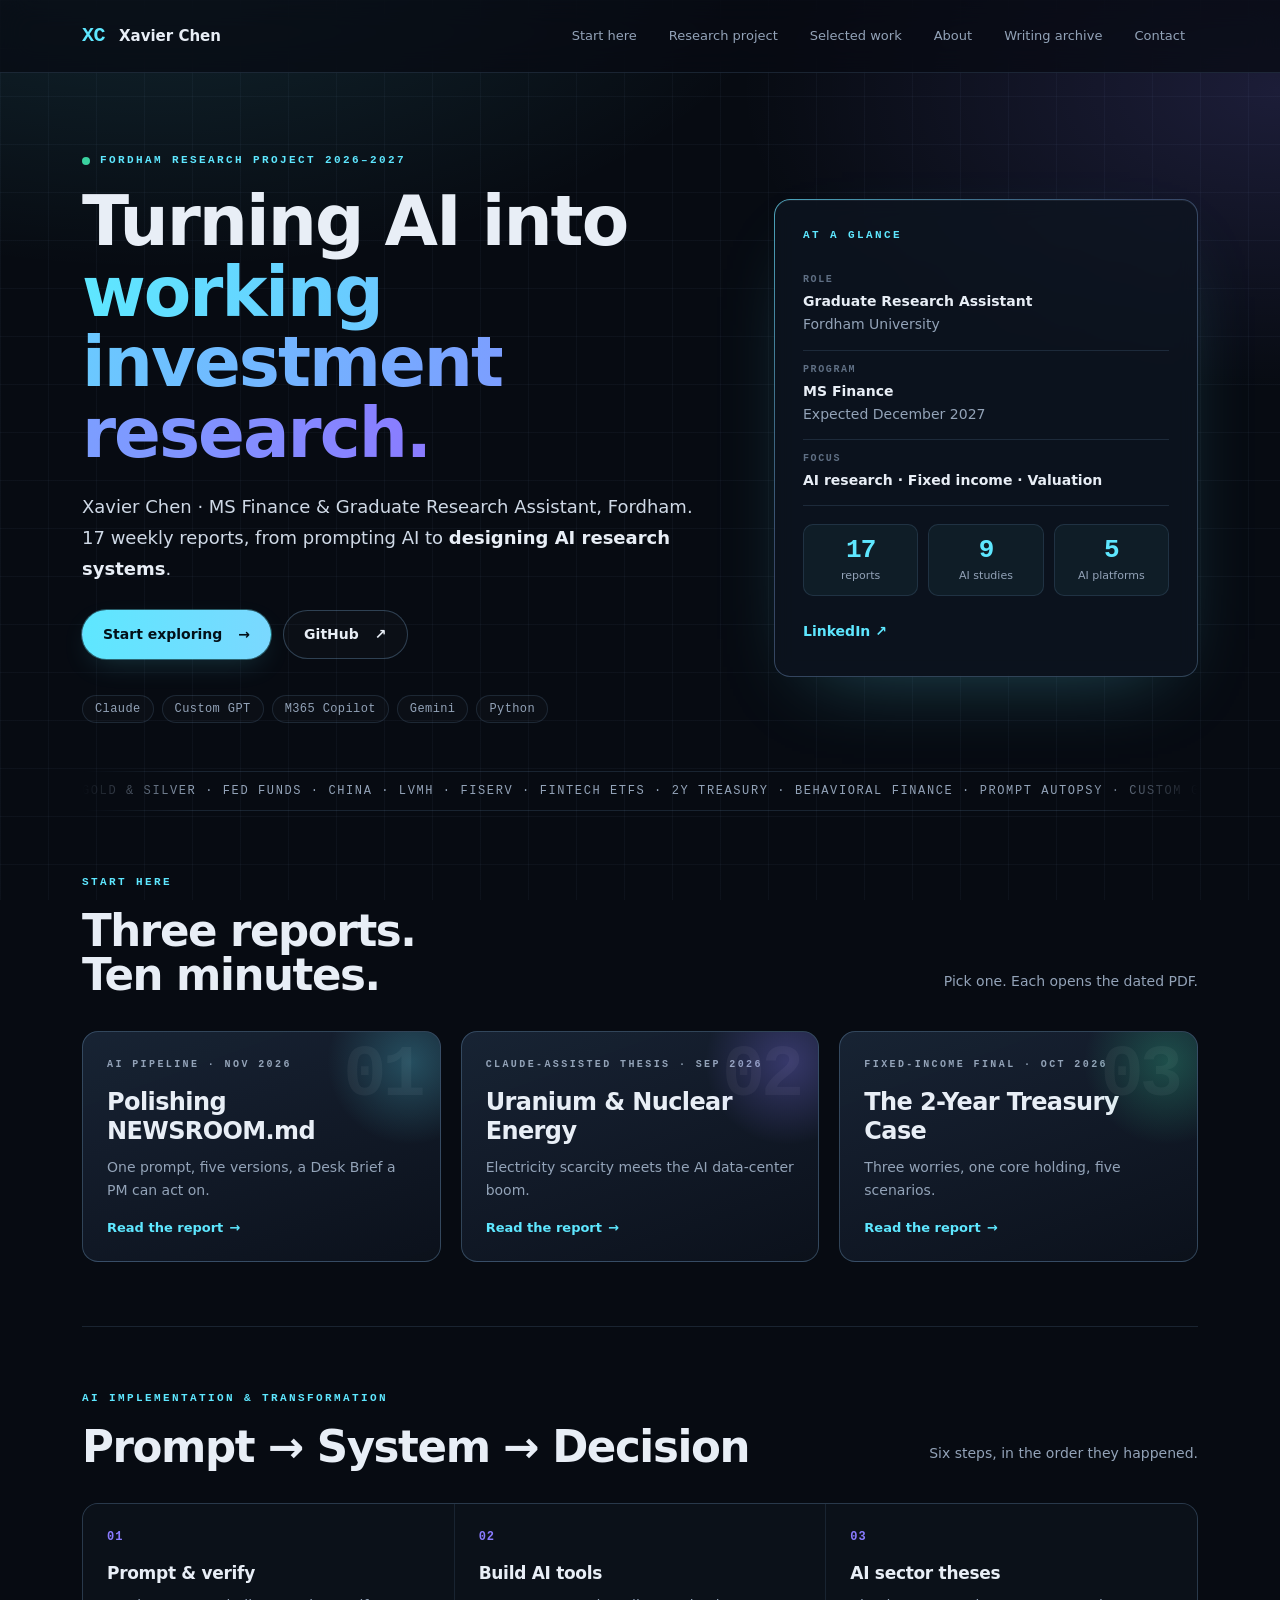
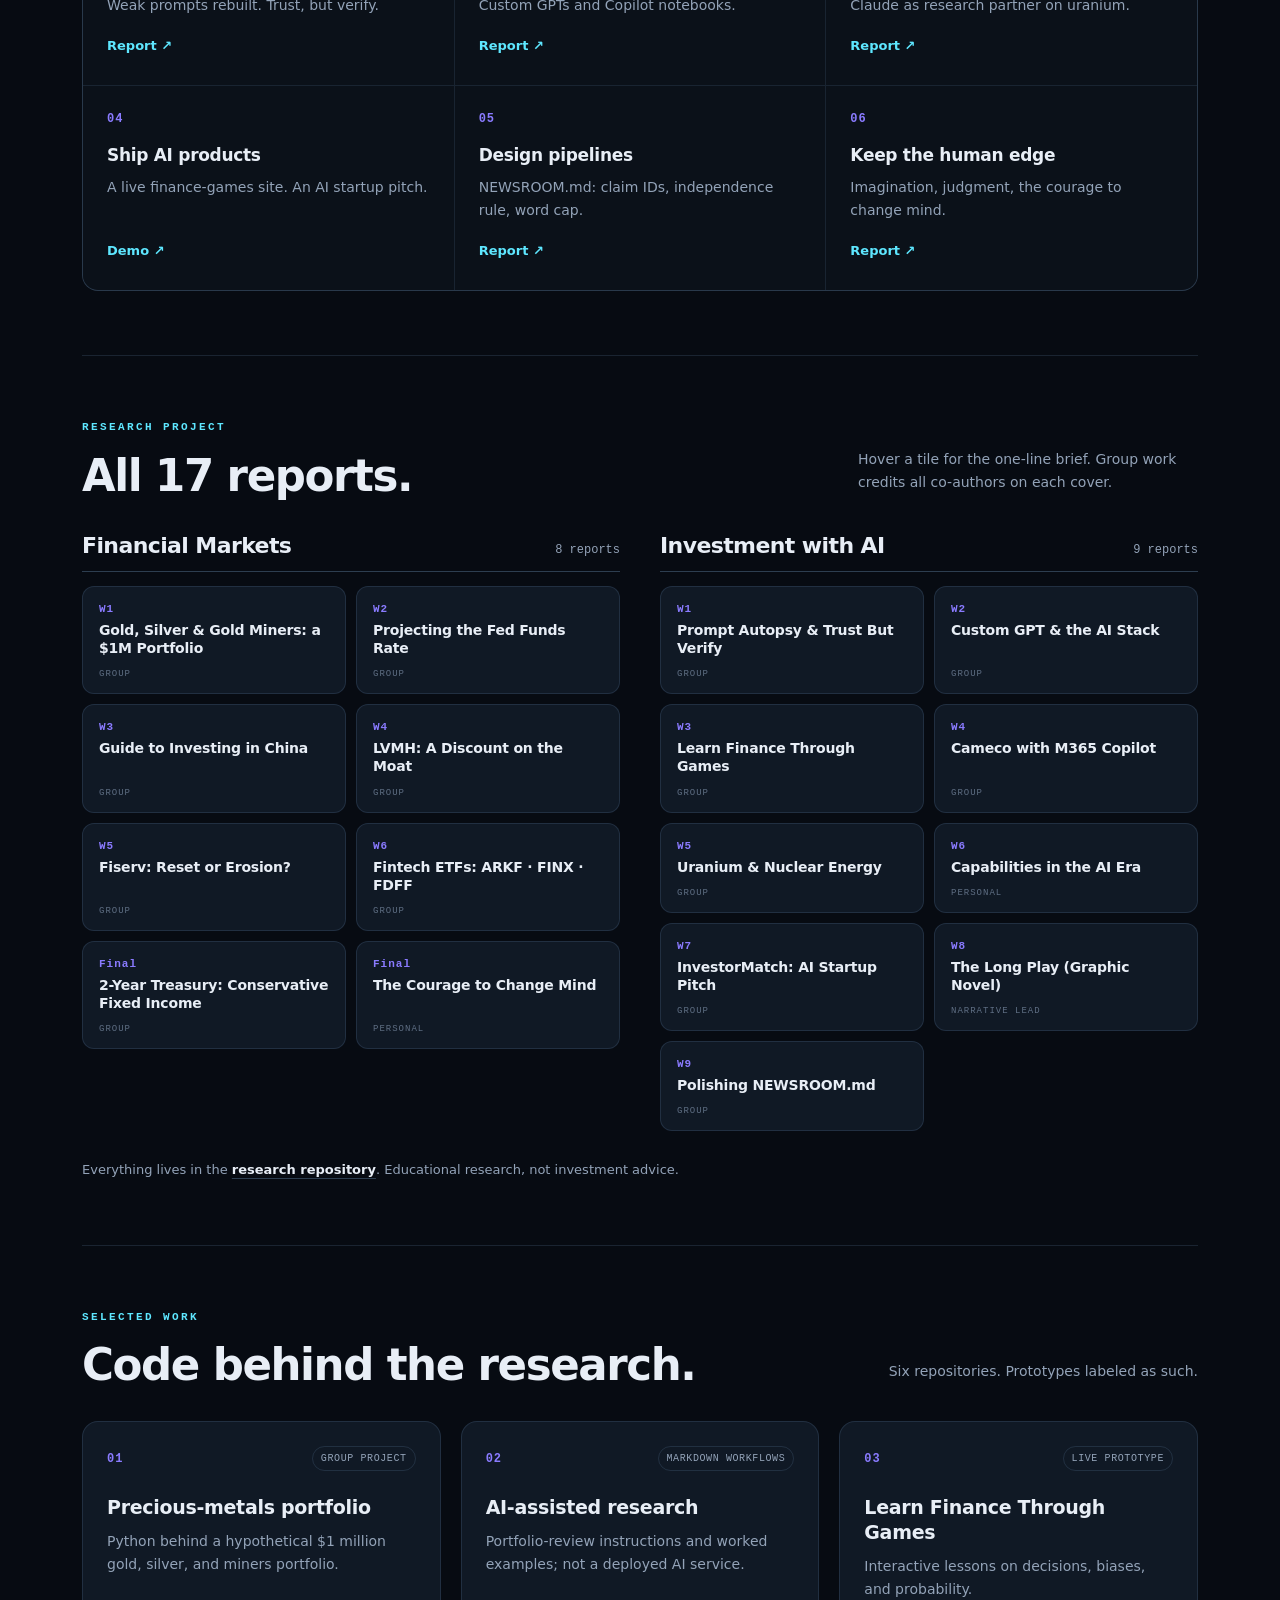
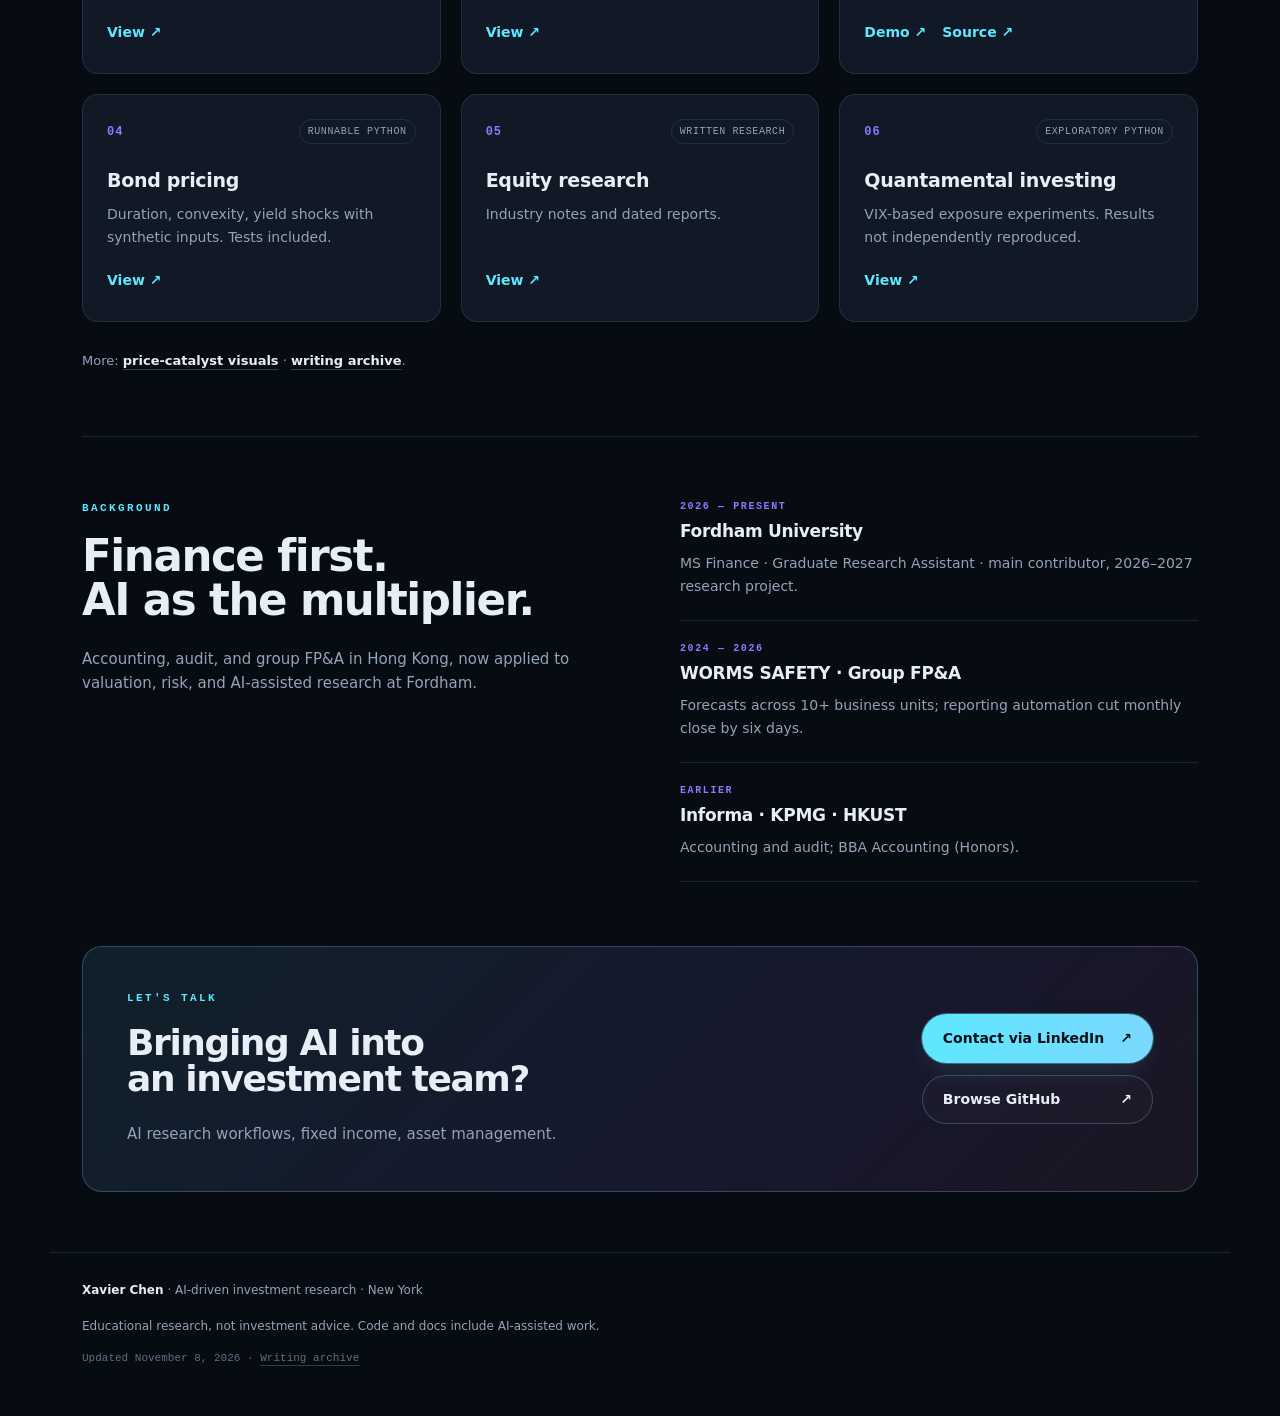
==== commit e05e32b0: "Tighten copy, surface three reports first, add exploration cues - "Start here" trio moves directly u" ====
--- a/index.html
+++ b/index.html
@@ -6,7 +6,7 @@
   <meta name="description" content="Xavier Chen turns AI into working investment research: 17 Fordham reports on AI research pipelines, Claude-assisted sector theses, fixed income, and equity valuation.">
   <meta name="theme-color" content="#070b12">
   <meta property="og:title" content="Xavier Chen | AI-Driven Investment Research">
-  <meta property="og:description" content="Fordham research project 2026–2027: 17 reports on markets, valuation, fixed income, and AI-assisted investing, with full sources on GitHub.">
+  <meta property="og:description" content="17 research reports. AI pipelines, sector theses, fixed income. Explore the work.">
   <meta property="og:type" content="website">
   <title>Xavier Chen | AI-Driven Investment Research</title>
   <link rel="stylesheet" href="assets/portfolio.css">
@@ -17,103 +17,103 @@
     <div class="wrap header-row">
       <a class="brand" href="#main" aria-label="Xavier Chen, home">XC<span>Xavier Chen</span></a>
       <nav aria-label="Main navigation">
-        <a href="#research">Research project</a><a href="#work">Selected work</a><a href="#about">About</a><a href="library.html">Writing archive</a><a href="#contact">Contact</a>
+        <a href="#start">Start here</a><a href="#research">Research project</a><a href="#work">Selected work</a><a href="#about">About</a><a href="library.html">Writing archive</a><a href="#contact">Contact</a>
       </nav>
     </div>
   </header>
   <main id="main" class="wrap" tabindex="-1">
     <section class="hero" aria-labelledby="intro-title">
       <div class="hero-copy">
-        <p class="eyebrow"><span class="pulse" aria-hidden="true"></span>FORDHAM RESEARCH PROJECT 2026–2027 · LIVE</p>
+        <p class="eyebrow"><span class="pulse" aria-hidden="true"></span>FORDHAM RESEARCH PROJECT 2026–2027</p>
         <h1 id="intro-title">Turning AI into<br><span class="grad">working investment research.</span></h1>
-        <p class="lead">I'm Xavier Chen, MS Finance student and Graduate Research Assistant at Fordham. Over 17 weekly reports I have moved from prompting AI to <strong>designing AI research systems</strong>: custom GPTs, Copilot notebooks, Claude-assisted sector theses, and a cross-asset Desk Brief pipeline a portfolio manager can act on.</p>
-        <p class="hero-note">Every report is public, dated, and sourced. Start with the three below, or open the full library.</p>
-        <div class="actions"><a class="button primary" href="#research">Explore 17 reports <span aria-hidden="true">→</span></a><a class="button secondary" href="https://github.com/Xiaowen-CHEN-Learner/Fordham-research-project-2026-2027">Repository <span aria-hidden="true">↗</span></a></div>
-        <ul class="signal-row" aria-label="AI platforms used in the research">
-          <li>Claude</li><li>ChatGPT · Custom GPT</li><li>M365 Copilot</li><li>Gemini</li><li>Python · GitHub Pages</li>
+        <p class="lead">Xavier Chen · MS Finance &amp; Graduate Research Assistant, Fordham. 17 weekly reports, from prompting AI to <strong>designing AI research systems</strong>.</p>
+        <div class="actions"><a class="button primary" href="#start">Start exploring <span aria-hidden="true">→</span></a><a class="button secondary" href="https://github.com/Xiaowen-CHEN-Learner/Fordham-research-project-2026-2027">GitHub <span aria-hidden="true">↗</span></a></div>
+        <ul class="signal-row" aria-label="AI platforms used">
+          <li>Claude</li><li>Custom GPT</li><li>M365 Copilot</li><li>Gemini</li><li>Python</li>
         </ul>
       </div>
       <aside class="profile-panel" aria-labelledby="profile-title">
         <p class="eyebrow" id="profile-title">AT A GLANCE</p>
         <dl>
-          <div><dt>Role</dt><dd>Graduate Research Assistant<br><span>Fordham University · AI, automation, and research communication</span></dd></div>
-          <div><dt>Program</dt><dd>MS Finance, Fordham University<br><span>Expected December 2027</span></dd></div>
-          <div><dt>Research focus</dt><dd>AI-assisted research · Fixed income · Equity valuation</dd></div>
+          <div><dt>Role</dt><dd>Graduate Research Assistant<br><span>Fordham University</span></dd></div>
+          <div><dt>Program</dt><dd>MS Finance<br><span>Expected December 2027</span></dd></div>
+          <div><dt>Focus</dt><dd>AI research · Fixed income · Valuation</dd></div>
         </dl>
-        <div class="metrics"><div><strong>17</strong><span>reports since Aug 2026</span></div><div><strong>9</strong><span>AI-focused studies</span></div><div><strong>5</strong><span>versions of one AI pipeline</span></div></div>
-        <a class="text-link" href="https://www.linkedin.com/in/xiaowen-chen/">Connect on LinkedIn <span aria-hidden="true">↗</span></a>
+        <div class="metrics"><div><strong>17</strong><span>reports</span></div><div><strong>9</strong><span>AI studies</span></div><div><strong>5</strong><span>AI platforms</span></div></div>
+        <a class="text-link" href="https://www.linkedin.com/in/xiaowen-chen/">LinkedIn <span aria-hidden="true">↗</span></a>
       </aside>
     </section>
+    <div class="ticker" aria-hidden="true"><div class="ticker-track"><span>Gold &amp; silver · Fed funds · China · LVMH · Fiserv · Fintech ETFs · 2Y Treasury · Behavioral finance · Prompt autopsy · Custom GPT · Finance games · Cameco · Uranium · AI-era skills · InvestorMatch · The Long Play · NEWSROOM.md · </span><span>Gold &amp; silver · Fed funds · China · LVMH · Fiserv · Fintech ETFs · 2Y Treasury · Behavioral finance · Prompt autopsy · Custom GPT · Finance games · Cameco · Uranium · AI-era skills · InvestorMatch · The Long Play · NEWSROOM.md · </span></div></div>
+    <section id="start" class="section representative" aria-labelledby="rep-title">
+      <div class="section-heading"><div><p class="eyebrow">START HERE</p><h2 id="rep-title">Three reports.<br>Ten minutes.</h2></div><p>Pick one. Each opens the dated PDF.</p></div>
+      <div class="featured-grid">
+        <article class="featured"><span class="featured-num" aria-hidden="true">01</span><p class="eyebrow">AI PIPELINE · NOV 2026</p><h3><a href="https://github.com/Xiaowen-CHEN-Learner/Fordham-research-project-2026-2027/blob/main/Investment%20with%20AI/Week%209%20Polishing%20NEWSROOM.md%20for%20Investment%20Decisions.pdf">Polishing NEWSROOM.md</a></h3><p>One prompt, five versions, a Desk Brief a PM can act on.</p><span class="featured-cta">Read the report <span aria-hidden="true">→</span></span></article>
+        <article class="featured"><span class="featured-num" aria-hidden="true">02</span><p class="eyebrow">CLAUDE-ASSISTED THESIS · SEP 2026</p><h3><a href="https://github.com/Xiaowen-CHEN-Learner/Fordham-research-project-2026-2027/blob/main/Investment%20with%20AI/Week%205%20Uranium%20and%20Nuclear%20Energy%20Industry%20Opportunities.pdf">Uranium &amp; Nuclear Energy</a></h3><p>Electricity scarcity meets the AI data-center boom.</p><span class="featured-cta">Read the report <span aria-hidden="true">→</span></span></article>
+        <article class="featured"><span class="featured-num" aria-hidden="true">03</span><p class="eyebrow">FIXED-INCOME FINAL · OCT 2026</p><h3><a href="https://github.com/Xiaowen-CHEN-Learner/Fordham-research-project-2026-2027/blob/main/Financial%20Market/Week%207%20Final%20Project_Conservative_Fixed_Income_Solution_2Y_Treasury_Note.pdf">The 2-Year Treasury Case</a></h3><p>Three worries, one core holding, five scenarios.</p><span class="featured-cta">Read the report <span aria-hidden="true">→</span></span></article>
+      </div>
+    </section>
     <section class="section capabilities" aria-labelledby="cap-title">
-      <div class="section-heading"><div><p class="eyebrow">AI IMPLEMENTATION &amp; TRANSFORMATION</p><h2 id="cap-title">From prompt to system.<br>From system to decision.</h2></div><p>What the Investment with AI track trained, in the order it happened. Each step links to the report where it was done.</p></div>
+      <div class="section-heading"><div><p class="eyebrow">AI IMPLEMENTATION &amp; TRANSFORMATION</p><h2 id="cap-title">Prompt → System → Decision</h2></div><p>Six steps, in the order they happened.</p></div>
       <ol class="cap-grid">
-        <li class="cap"><span class="cap-index">01</span><h3>Prompt engineering &amp; verification</h3><p>Autopsy of weak prompts into role, task, focus, double-check, and format. Trust-but-verify as a working habit, not a slogan.</p><a class="text-link" href="https://github.com/Xiaowen-CHEN-Learner/Fordham-research-project-2026-2027/blob/main/Investment%20with%20AI/Week%201%20Prompt%20Autopsy%20%26%20Trust%20But%20Verify.pdf">Week 1 report <span aria-hidden="true">↗</span></a></li>
-        <li class="cap"><span class="cap-index">02</span><h3>Building AI tools</h3><p>A custom GPT with project-level instructions, then M365 Copilot notebooks as a repository of chats, instructions, and documents for a single equity.</p><a class="text-link" href="https://github.com/Xiaowen-CHEN-Learner/Fordham-research-project-2026-2027/blob/main/Investment%20with%20AI/Week%204%20Cameco%20analysis.pdf">Cameco with Copilot <span aria-hidden="true">↗</span></a></li>
-        <li class="cap"><span class="cap-index">03</span><h3>AI-assisted sector theses</h3><p>Claude as research partner on uranium and nuclear energy: catalyst mapping, short and long positioning, and alternate-nuclear exposure.</p><a class="text-link" href="https://github.com/Xiaowen-CHEN-Learner/Fordham-research-project-2026-2027/blob/main/Investment%20with%20AI/Week%205%20Uranium%20and%20Nuclear%20Energy%20Industry%20Opportunities.pdf">Uranium thesis <span aria-hidden="true">↗</span></a></li>
-        <li class="cap"><span class="cap-index">04</span><h3>Shipping AI-built products</h3><p>A finance-education website taken from idea to GitHub Pages with AI, and an AI startup pitch for profile-driven investment discovery.</p><a class="text-link" href="https://xiaowen-chen-learner.github.io/Learn-Finance-Though-Games/v2/">Live demo <span aria-hidden="true">↗</span></a></li>
-        <li class="cap"><span class="cap-index">05</span><h3>Designing research pipelines</h3><p>NEWSROOM.md iterated through five versions into a cross-asset Desk Brief with claim IDs, an independence rule, and a word cap.</p><a class="text-link" href="https://github.com/Xiaowen-CHEN-Learner/Fordham-research-project-2026-2027/blob/main/Investment%20with%20AI/Week%209%20Polishing%20NEWSROOM.md%20for%20Investment%20Decisions.pdf">Desk Brief report <span aria-hidden="true">↗</span></a></li>
-        <li class="cap"><span class="cap-index">06</span><h3>Human judgment in the AI era</h3><p>Imagination, curiosity, execution, judgment, and resilience, tested against real projects, and the courage to change one's mind.</p><a class="text-link" href="https://github.com/Xiaowen-CHEN-Learner/Fordham-research-project-2026-2027/blob/main/Investment%20with%20AI/Week%206%20What%20are%20the%20important%20capabilities%20in%20the%20AI%20era.pdf">Capabilities essay <span aria-hidden="true">↗</span></a></li>
+        <li class="cap"><span class="cap-index">01</span><h3>Prompt &amp; verify</h3><p>Weak prompts rebuilt. Trust, but verify.</p><a class="text-link" href="https://github.com/Xiaowen-CHEN-Learner/Fordham-research-project-2026-2027/blob/main/Investment%20with%20AI/Week%201%20Prompt%20Autopsy%20%26%20Trust%20But%20Verify.pdf">Report <span aria-hidden="true">↗</span></a></li>
+        <li class="cap"><span class="cap-index">02</span><h3>Build AI tools</h3><p>Custom GPTs and Copilot notebooks.</p><a class="text-link" href="https://github.com/Xiaowen-CHEN-Learner/Fordham-research-project-2026-2027/blob/main/Investment%20with%20AI/Week%204%20Cameco%20analysis.pdf">Report <span aria-hidden="true">↗</span></a></li>
+        <li class="cap"><span class="cap-index">03</span><h3>AI sector theses</h3><p>Claude as research partner on uranium.</p><a class="text-link" href="https://github.com/Xiaowen-CHEN-Learner/Fordham-research-project-2026-2027/blob/main/Investment%20with%20AI/Week%205%20Uranium%20and%20Nuclear%20Energy%20Industry%20Opportunities.pdf">Report <span aria-hidden="true">↗</span></a></li>
+        <li class="cap"><span class="cap-index">04</span><h3>Ship AI products</h3><p>A live finance-games site. An AI startup pitch.</p><a class="text-link" href="https://xiaowen-chen-learner.github.io/Learn-Finance-Though-Games/v2/">Demo <span aria-hidden="true">↗</span></a></li>
+        <li class="cap"><span class="cap-index">05</span><h3>Design pipelines</h3><p>NEWSROOM.md: claim IDs, independence rule, word cap.</p><a class="text-link" href="https://github.com/Xiaowen-CHEN-Learner/Fordham-research-project-2026-2027/blob/main/Investment%20with%20AI/Week%209%20Polishing%20NEWSROOM.md%20for%20Investment%20Decisions.pdf">Report <span aria-hidden="true">↗</span></a></li>
+        <li class="cap"><span class="cap-index">06</span><h3>Keep the human edge</h3><p>Imagination, judgment, the courage to change mind.</p><a class="text-link" href="https://github.com/Xiaowen-CHEN-Learner/Fordham-research-project-2026-2027/blob/main/Investment%20with%20AI/Week%206%20What%20are%20the%20important%20capabilities%20in%20the%20AI%20era.pdf">Report <span aria-hidden="true">↗</span></a></li>
       </ol>
     </section>
-    <section class="section representative" aria-labelledby="rep-title">
-      <div class="section-heading"><div><p class="eyebrow">START HERE</p><h2 id="rep-title">Three reports<br>worth your first ten minutes.</h2></div><p>An AI research pipeline, a Claude-assisted sector thesis, and a fixed-income final project. Each opens the dated PDF.</p></div>
-      <div class="featured-grid">
-        <article class="featured"><p class="eyebrow">AI RESEARCH PIPELINE · NOVEMBER 2026</p><h3><a href="https://github.com/Xiaowen-CHEN-Learner/Fordham-research-project-2026-2027/blob/main/Investment%20with%20AI/Week%209%20Polishing%20NEWSROOM.md%20for%20Investment%20Decisions.pdf">Polishing NEWSROOM.md for Investment Decisions <span aria-hidden="true">↗</span></a></h3><p>Five versions of a cross-asset Desk Brief prompt, from a one-story explainer to a brief a portfolio manager can act on, with claim IDs, an independence rule, and a word cap.</p><span class="featured-meta">Investment with AI · Week 9 · Group</span></article>
-        <article class="featured"><p class="eyebrow">CLAUDE-ASSISTED SECTOR THESIS · SEPTEMBER 2026</p><h3><a href="https://github.com/Xiaowen-CHEN-Learner/Fordham-research-project-2026-2027/blob/main/Investment%20with%20AI/Week%205%20Uranium%20and%20Nuclear%20Energy%20Industry%20Opportunities.pdf">Uranium and Nuclear Energy Investment Analysis <span aria-hidden="true">↗</span></a></h3><p>US electricity scarcity meets the AI data-center boom. Catalysts, supply constraints, and short, long, and alternate-nuclear positioning, built with Claude after a Cameco deep dive.</p><span class="featured-meta">Investment with AI · Week 5 · Group</span></article>
-        <article class="featured"><p class="eyebrow">FIXED-INCOME FINAL PROJECT · OCTOBER 2026</p><h3><a href="https://github.com/Xiaowen-CHEN-Learner/Fordham-research-project-2026-2027/blob/main/Financial%20Market/Week%207%20Final%20Project_Conservative_Fixed_Income_Solution_2Y_Treasury_Note.pdf">Conservative Fixed-Income Solution: 2-Year Treasury Note <span aria-hidden="true">↗</span></a></h3><p>Three worries (market concentration, AI, macro) mapped to a 2Y Treasury core, with CDS, gold, cash, TIPS, and bills as alternatives and scenario analysis to close.</p><span class="featured-meta">Financial Markets · Final · Group</span></article>
-      </div>
-    </section>
     <section id="research" class="section" aria-labelledby="research-title">
-      <div class="section-heading"><div><p class="eyebrow">RESEARCH PROJECT</p><h2 id="research-title">Two tracks.<br>Seventeen weeks of work.</h2></div><p>Group reports were produced with Fordham classmates; I am the main contributor to the repository. Each link opens the dated PDF on GitHub, newest work at the end of each track. Views reflect the information available on each report's date.</p></div>
+      <div class="section-heading"><div><p class="eyebrow">RESEARCH PROJECT</p><h2 id="research-title">All 17 reports.</h2></div><p>Hover a tile for the one-line brief. Group work credits all co-authors on each cover.</p></div>
       <div class="track-grid">
         <div class="track">
-          <div class="track-head"><h3>Financial Markets</h3><p>Portfolio construction, macro, valuation, and fixed income. Eight reports.</p></div>
+          <div class="track-head"><h3>Financial Markets</h3><p>8 reports</p></div>
           <ol class="report-list">
-          <li class="report"><span class="report-week">Week 1</span><div><h4><a href="https://github.com/Xiaowen-CHEN-Learner/Fordham-research-project-2026-2027/blob/main/Financial%20Market/Week%201%20Structuring%20a%201%20Million%20portfolio%20across%20gold%20silver%20and%20gold%20mines.pdf">Structuring a $1 Million Portfolio: Gold, Silver, and Gold-Mining Equities <span aria-hidden="true">↗</span></a></h4><p>Allocation across bullion, ETFs, and miners; correlation and regression work in Python.</p><span class="report-kind">Group</span></div></li>
-          <li class="report"><span class="report-week">Week 2</span><div><h4><a href="https://github.com/Xiaowen-CHEN-Learner/Fordham-research-project-2026-2027/blob/main/Financial%20Market/Week%202%20Projecting%20the%20US%20Federal%20Funds%20Rate%20to%20Late%20October.pdf">Projecting the US Federal Funds Rate to Late October <span aria-hidden="true">↗</span></a></h4><p>Two-month forward scenario analysis around the September and October FOMC meetings.</p><span class="report-kind">Group</span></div></li>
-          <li class="report"><span class="report-week">Week 3</span><div><h4><a href="https://github.com/Xiaowen-CHEN-Learner/Fordham-research-project-2026-2027/blob/main/Financial%20Market/Week%203%20Guide%20to%20Investing%20in%20China_Sep%202026.pdf">Guide to Investing in China (Sep 2026) <span aria-hidden="true">↗</span></a></h4><p>Long-run MCHI/KWEB performance versus SPY, policy context, and access routes for US investors.</p><span class="report-kind">Group</span></div></li>
-          <li class="report"><span class="report-week">Week 4</span><div><h4><a href="https://github.com/Xiaowen-CHEN-Learner/Fordham-research-project-2026-2027/blob/main/Financial%20Market/Week%204%20A%20Discount%20on%20the%20Moat_The%20Deep%20Value%20Case%20for%20LVMH.pdf">A Discount on the Moat: The Deep Value Case for LVMH <span aria-hidden="true">↗</span></a></h4><p>Drawdown analysis and valuation of a luxury franchise after a 52% decline from peak.</p><span class="report-kind">Group</span></div></li>
-          <li class="report"><span class="report-week">Week 5</span><div><h4><a href="https://github.com/Xiaowen-CHEN-Learner/Fordham-research-project-2026-2027/blob/main/Financial%20Market/Week%205%20Value%20Fiserv%20based%20on%20forward%20PE%20and%20EPS%20with%20imagination.pdf">Fiserv: Execution Reset or Structural Erosion? <span aria-hidden="true">↗</span></a></h4><p>Segment breakdown and forward P/E × EPS valuation with explicit imagination scenarios.</p><span class="report-kind">Group</span></div></li>
-          <li class="report"><span class="report-week">Week 6</span><div><h4><a href="https://github.com/Xiaowen-CHEN-Learner/Fordham-research-project-2026-2027/blob/main/Financial%20Market/Week%206%20Fintech%20ETFs_ARKF%20FINX%20FDFF.pdf">Fintech ETFs: ARKF, FINX, FDFF <span aria-hidden="true">↗</span></a></h4><p>Long-only thematic assessment with performance, holdings overlap, and selective entry views.</p><span class="report-kind">Group</span></div></li>
-          <li class="report"><span class="report-week">Final</span><div><h4><a href="https://github.com/Xiaowen-CHEN-Learner/Fordham-research-project-2026-2027/blob/main/Financial%20Market/Week%207%20Final%20Project_Conservative_Fixed_Income_Solution_2Y_Treasury_Note.pdf">Conservative Fixed-Income Solution: 2-Year Treasury Note <span aria-hidden="true">↗</span></a></h4><p>Market concentration, AI, and macro worries mapped to a 2Y Treasury core, alternatives, and scenario analysis.</p><span class="report-kind">Group · final project</span></div></li>
-          <li class="report"><span class="report-week">Final</span><div><h4><a href="https://github.com/Xiaowen-CHEN-Learner/Fordham-research-project-2026-2027/blob/main/Financial%20Market/Week%207%20Personal%20Project_Human%20Behavior_The%20Courage%20to%20Change%20Mind.pdf">The Courage to Change Mind: Human Behavior and Investing <span aria-hidden="true">↗</span></a></h4><p>Question, imagine, test, accept: four investor behaviors drawn from four films.</p><span class="report-kind">Personal · final project</span></div></li>
+          <li class="report"><a href="https://github.com/Xiaowen-CHEN-Learner/Fordham-research-project-2026-2027/blob/main/Financial%20Market/Week%201%20Structuring%20a%201%20Million%20portfolio%20across%20gold%20silver%20and%20gold%20mines.pdf"><span class="report-week">W1</span><span class="report-title">Gold, Silver &amp; Gold Miners: a $1M Portfolio</span><span class="report-desc">Allocation and Python regression across bullion, ETFs, miners.</span><span class="report-kind">Group</span></a></li>
+          <li class="report"><a href="https://github.com/Xiaowen-CHEN-Learner/Fordham-research-project-2026-2027/blob/main/Financial%20Market/Week%202%20Projecting%20the%20US%20Federal%20Funds%20Rate%20to%20Late%20October.pdf"><span class="report-week">W2</span><span class="report-title">Projecting the Fed Funds Rate</span><span class="report-desc">Two-month scenario analysis into the Sep and Oct FOMC.</span><span class="report-kind">Group</span></a></li>
+          <li class="report"><a href="https://github.com/Xiaowen-CHEN-Learner/Fordham-research-project-2026-2027/blob/main/Financial%20Market/Week%203%20Guide%20to%20Investing%20in%20China_Sep%202026.pdf"><span class="report-week">W3</span><span class="report-title">Guide to Investing in China</span><span class="report-desc">MCHI/KWEB vs SPY, policy context, access routes.</span><span class="report-kind">Group</span></a></li>
+          <li class="report"><a href="https://github.com/Xiaowen-CHEN-Learner/Fordham-research-project-2026-2027/blob/main/Financial%20Market/Week%204%20A%20Discount%20on%20the%20Moat_The%20Deep%20Value%20Case%20for%20LVMH.pdf"><span class="report-week">W4</span><span class="report-title">LVMH: A Discount on the Moat</span><span class="report-desc">Deep-value case after a 52% drawdown.</span><span class="report-kind">Group</span></a></li>
+          <li class="report"><a href="https://github.com/Xiaowen-CHEN-Learner/Fordham-research-project-2026-2027/blob/main/Financial%20Market/Week%205%20Value%20Fiserv%20based%20on%20forward%20PE%20and%20EPS%20with%20imagination.pdf"><span class="report-week">W5</span><span class="report-title">Fiserv: Reset or Erosion?</span><span class="report-desc">Segment view and forward P/E × EPS valuation.</span><span class="report-kind">Group</span></a></li>
+          <li class="report"><a href="https://github.com/Xiaowen-CHEN-Learner/Fordham-research-project-2026-2027/blob/main/Financial%20Market/Week%206%20Fintech%20ETFs_ARKF%20FINX%20FDFF.pdf"><span class="report-week">W6</span><span class="report-title">Fintech ETFs: ARKF · FINX · FDFF</span><span class="report-desc">Thematic long-only assessment and selective entry.</span><span class="report-kind">Group</span></a></li>
+          <li class="report"><a href="https://github.com/Xiaowen-CHEN-Learner/Fordham-research-project-2026-2027/blob/main/Financial%20Market/Week%207%20Final%20Project_Conservative_Fixed_Income_Solution_2Y_Treasury_Note.pdf"><span class="report-week">Final</span><span class="report-title">2-Year Treasury: Conservative Fixed Income</span><span class="report-desc">Three worries, one core holding, scenario analysis.</span><span class="report-kind">Group</span></a></li>
+          <li class="report"><a href="https://github.com/Xiaowen-CHEN-Learner/Fordham-research-project-2026-2027/blob/main/Financial%20Market/Week%207%20Personal%20Project_Human%20Behavior_The%20Courage%20to%20Change%20Mind.pdf"><span class="report-week">Final</span><span class="report-title">The Courage to Change Mind</span><span class="report-desc">Four films, four investor behaviors.</span><span class="report-kind">Personal</span></a></li>
           </ol>
         </div>
         <div class="track">
-          <div class="track-head"><h3>Investment with AI</h3><p>Prompting, AI research workflows, sector theses, and financial education. Nine reports.</p></div>
+          <div class="track-head"><h3>Investment with AI</h3><p>9 reports</p></div>
           <ol class="report-list">
-          <li class="report"><span class="report-week">Week 1</span><div><h4><a href="https://github.com/Xiaowen-CHEN-Learner/Fordham-research-project-2026-2027/blob/main/Investment%20with%20AI/Week%201%20Prompt%20Autopsy%20%26%20Trust%20But%20Verify.pdf">Prompt Autopsy &amp; Trust But Verify <span aria-hidden="true">↗</span></a></h4><p>Rebuilding weak investment prompts with role, task, focus, verification, and format.</p><span class="report-kind">Group</span></div></li>
-          <li class="report"><span class="report-week">Week 2</span><div><h4><a href="https://github.com/Xiaowen-CHEN-Learner/Fordham-research-project-2026-2027/blob/main/Investment%20with%20AI/Week%202%20Custom%20GPT%20and%20Investment%20opportunities%20in%20AI%20stack.pdf">Custom GPT and Investment Opportunities in the AI Stack <span aria-hidden="true">↗</span></a></h4><p>Building a custom GPT, then using it to map opportunities across the AI value chain.</p><span class="report-kind">Group</span></div></li>
-          <li class="report"><span class="report-week">Week 3</span><div><h4><a href="https://github.com/Xiaowen-CHEN-Learner/Fordham-research-project-2026-2027/blob/main/Investment%20with%20AI/Week%203%20Learn%20Finance%20through%20Games.pdf">Learn Finance Through Games <span aria-hidden="true">↗</span></a></h4><p>Shipping a browser-based finance-education site from idea to GitHub Pages with AI assistance.</p><span class="report-kind">Group</span></div></li>
-          <li class="report"><span class="report-week">Week 4</span><div><h4><a href="https://github.com/Xiaowen-CHEN-Learner/Fordham-research-project-2026-2027/blob/main/Investment%20with%20AI/Week%204%20Cameco%20analysis.pdf">AI for Investment Analysis: Cameco (CCJ) <span aria-hidden="true">↗</span></a></h4><p>Comparing AI research workflows, including M365 Copilot notebooks, on a single uranium producer.</p><span class="report-kind">Group</span></div></li>
-          <li class="report"><span class="report-week">Week 5</span><div><h4><a href="https://github.com/Xiaowen-CHEN-Learner/Fordham-research-project-2026-2027/blob/main/Investment%20with%20AI/Week%205%20Uranium%20and%20Nuclear%20Energy%20Industry%20Opportunities.pdf">Uranium and Nuclear Energy Investment Analysis <span aria-hidden="true">↗</span></a></h4><p>Claude-assisted short, long, and alternate-nuclear theses built on US electricity scarcity.</p><span class="report-kind">Group</span></div></li>
-          <li class="report"><span class="report-week">Week 6</span><div><h4><a href="https://github.com/Xiaowen-CHEN-Learner/Fordham-research-project-2026-2027/blob/main/Investment%20with%20AI/Week%206%20What%20are%20the%20important%20capabilities%20in%20the%20AI%20era.pdf">What Are the Important Capabilities in the AI Era <span aria-hidden="true">↗</span></a></h4><p>Imagination, curiosity, execution, judgment, and resilience, tested against three real projects.</p><span class="report-kind">Personal</span></div></li>
-          <li class="report"><span class="report-week">Week 7</span><div><h4><a href="https://github.com/Xiaowen-CHEN-Learner/Fordham-research-project-2026-2027/blob/main/Investment%20with%20AI/Week%207%20AI%20startup%20challenge_InvestorMatch_AI%20for%20investment%20solutions.pdf">AI Startup Challenge: InvestorMatch <span aria-hidden="true">↗</span></a></h4><p>A pitch for AI-powered stock and ETF discovery built around the investor's own profile.</p><span class="report-kind">Group</span></div></li>
-          <li class="report"><span class="report-week">Week 8</span><div><h4><a href="https://github.com/Xiaowen-CHEN-Learner/Fordham-research-project-2026-2027/blob/main/Investment%20with%20AI/Week%208%20The%20Long%20Play%20Why%20Investing%20is%20the%20Ultimate%20Level-Up%20_and%20Gambling%20is%20a%20Glitch.pdf">The Long Play: Why Investing Is the Ultimate Level-Up <span aria-hidden="true">↗</span></a></h4><p>A 20-plus-page young-adult graphic novel on patience, compounding, and the cost of gambling.</p><span class="report-kind">Group · narrative lead</span></div></li>
-          <li class="report"><span class="report-week">Week 9</span><div><h4><a href="https://github.com/Xiaowen-CHEN-Learner/Fordham-research-project-2026-2027/blob/main/Investment%20with%20AI/Week%209%20Polishing%20NEWSROOM.md%20for%20Investment%20Decisions.pdf">Polishing NEWSROOM.md for Investment Decisions <span aria-hidden="true">↗</span></a></h4><p>Five iterations of a cross-asset Desk Brief prompt, from one-story explainer to claim-ID rigor.</p><span class="report-kind">Group</span></div></li>
+          <li class="report"><a href="https://github.com/Xiaowen-CHEN-Learner/Fordham-research-project-2026-2027/blob/main/Investment%20with%20AI/Week%201%20Prompt%20Autopsy%20%26%20Trust%20But%20Verify.pdf"><span class="report-week">W1</span><span class="report-title">Prompt Autopsy &amp; Trust But Verify</span><span class="report-desc">Weak prompts rebuilt; verification as habit.</span><span class="report-kind">Group</span></a></li>
+          <li class="report"><a href="https://github.com/Xiaowen-CHEN-Learner/Fordham-research-project-2026-2027/blob/main/Investment%20with%20AI/Week%202%20Custom%20GPT%20and%20Investment%20opportunities%20in%20AI%20stack.pdf"><span class="report-week">W2</span><span class="report-title">Custom GPT &amp; the AI Stack</span><span class="report-desc">Build a GPT, then map the AI value chain.</span><span class="report-kind">Group</span></a></li>
+          <li class="report"><a href="https://github.com/Xiaowen-CHEN-Learner/Fordham-research-project-2026-2027/blob/main/Investment%20with%20AI/Week%203%20Learn%20Finance%20through%20Games.pdf"><span class="report-week">W3</span><span class="report-title">Learn Finance Through Games</span><span class="report-desc">Idea to live website with AI.</span><span class="report-kind">Group</span></a></li>
+          <li class="report"><a href="https://github.com/Xiaowen-CHEN-Learner/Fordham-research-project-2026-2027/blob/main/Investment%20with%20AI/Week%204%20Cameco%20analysis.pdf"><span class="report-week">W4</span><span class="report-title">Cameco with M365 Copilot</span><span class="report-desc">AI workflows compared on one uranium producer.</span><span class="report-kind">Group</span></a></li>
+          <li class="report"><a href="https://github.com/Xiaowen-CHEN-Learner/Fordham-research-project-2026-2027/blob/main/Investment%20with%20AI/Week%205%20Uranium%20and%20Nuclear%20Energy%20Industry%20Opportunities.pdf"><span class="report-week">W5</span><span class="report-title">Uranium &amp; Nuclear Energy</span><span class="report-desc">Claude-assisted short, long, alternate-nuclear theses.</span><span class="report-kind">Group</span></a></li>
+          <li class="report"><a href="https://github.com/Xiaowen-CHEN-Learner/Fordham-research-project-2026-2027/blob/main/Investment%20with%20AI/Week%206%20What%20are%20the%20important%20capabilities%20in%20the%20AI%20era.pdf"><span class="report-week">W6</span><span class="report-title">Capabilities in the AI Era</span><span class="report-desc">What stays human when AI does the rest.</span><span class="report-kind">Personal</span></a></li>
+          <li class="report"><a href="https://github.com/Xiaowen-CHEN-Learner/Fordham-research-project-2026-2027/blob/main/Investment%20with%20AI/Week%207%20AI%20startup%20challenge_InvestorMatch_AI%20for%20investment%20solutions.pdf"><span class="report-week">W7</span><span class="report-title">InvestorMatch: AI Startup Pitch</span><span class="report-desc">Profile-driven stock and ETF discovery.</span><span class="report-kind">Group</span></a></li>
+          <li class="report"><a href="https://github.com/Xiaowen-CHEN-Learner/Fordham-research-project-2026-2027/blob/main/Investment%20with%20AI/Week%208%20The%20Long%20Play%20Why%20Investing%20is%20the%20Ultimate%20Level-Up%20_and%20Gambling%20is%20a%20Glitch.pdf"><span class="report-week">W8</span><span class="report-title">The Long Play (Graphic Novel)</span><span class="report-desc">20+ pages on patience, compounding, and gambling.</span><span class="report-kind">Narrative lead</span></a></li>
+          <li class="report"><a href="https://github.com/Xiaowen-CHEN-Learner/Fordham-research-project-2026-2027/blob/main/Investment%20with%20AI/Week%209%20Polishing%20NEWSROOM.md%20for%20Investment%20Decisions.pdf"><span class="report-week">W9</span><span class="report-title">Polishing NEWSROOM.md</span><span class="report-desc">Five versions to a PM-ready Desk Brief.</span><span class="report-kind">Group</span></a></li>
           </ol>
         </div>
       </div>
-      <p class="more-work">All reports are in the <a href="https://github.com/Xiaowen-CHEN-Learner/Fordham-research-project-2026-2027">Fordham research project repository</a>. Group work is credited to all named co-authors on each cover page. Educational research only, not investment advice.</p>
+      <p class="more-work">Everything lives in the <a href="https://github.com/Xiaowen-CHEN-Learner/Fordham-research-project-2026-2027">research repository</a>. Educational research, not investment advice.</p>
     </section>
     <section id="work" class="section" aria-labelledby="work-title">
-      <div class="section-heading"><div><p class="eyebrow">SELECTED WORK</p><h2 id="work-title">Code and tools<br>behind the research.</h2></div><p>Repositories that support or grew out of the reports above. Each links to its source, methodology, and current limitations. Prototypes and research are labeled as such.</p></div>
+      <div class="section-heading"><div><p class="eyebrow">SELECTED WORK</p><h2 id="work-title">Code behind the research.</h2></div><p>Six repositories. Prototypes labeled as such.</p></div>
       <div class="project-grid">
-        <article class="project-card"><div class="card-top"><span class="number">01</span><span class="tag">Academic group project</span></div><h3>Precious-metals portfolio</h3><p>Python analysis supporting a hypothetical $1 million portfolio involving gold, silver, and gold-mining equities. The code behind Financial Markets Week 1.</p><p class="detail">Inspect: correlation, regression, and performance notebooks alongside the group presentation.</p><a class="text-link" href="https://github.com/Xiaowen-CHEN-Learner/FMR-A---Structuring-a-1-Million-Portfolio-Gold-Silver-and-Gold-Mining-Equities">View the project <span aria-hidden="true">↗</span></a></article>
-        <article class="project-card"><div class="card-top"><span class="number">02</span><span class="tag">Markdown workflows</span></div><h3>AI-assisted research</h3><p>Reusable portfolio-review instructions and worked examples that explore structured analysis and critical review. The workflow behind the NEWSROOM.md report.</p><p class="detail">Compare: example outputs with and without research instructions. This is not a deployed AI service.</p><a class="text-link" href="https://github.com/Xiaowen-CHEN-Learner/From-prompt-to-AI-system">Review the workflow <span aria-hidden="true">↗</span></a></article>
-        <article class="project-card"><div class="card-top"><span class="number">03</span><span class="tag">Browser-based prototype</span></div><h3>Learn Finance Through Games</h3><p>Interactive lessons about financial decisions, market events, cognitive biases, and probability. Built for Investment with AI Week 3.</p><p class="detail">Explore: HTML, CSS, and JavaScript modules with documented historical-data resources.</p><div class="card-links"><a class="text-link" href="https://xiaowen-chen-learner.github.io/Learn-Finance-Though-Games/v2/">Open the demo <span aria-hidden="true">↗</span></a><a class="text-link" href="https://github.com/Xiaowen-CHEN-Learner/Learn-Finance-Though-Games">Source code <span aria-hidden="true">↗</span></a></div></article>
-        <article class="project-card"><div class="card-top"><span class="number">04</span><span class="tag">Runnable Python example</span></div><h3>Fixed-income research</h3><p>An offline bond-pricing example exploring duration, convexity, and yield-shock scenarios with synthetic inputs.</p><p class="detail">Run: standard-library Python code, expected outputs, and unit tests. No API key required.</p><a class="text-link" href="https://github.com/Xiaowen-CHEN-Learner/Headhunt_FixedIncome">Run the bond example <span aria-hidden="true">↗</span></a></article>
-        <article class="project-card"><div class="card-top"><span class="number">05</span><span class="tag">Written research</span></div><h3>Equity research</h3><p>Industry notes and investment frameworks informed by financial-statement analysis and FP&amp;A experience.</p><p class="detail">Read: research index, industry notes, and dated reports.</p><a class="text-link" href="https://github.com/Xiaowen-CHEN-Learner/Equity-research">Read the research <span aria-hidden="true">↗</span></a></article>
-        <article class="project-card"><div class="card-top"><span class="number">06</span><span class="tag">Exploratory Python</span></div><h3>Quantamental investing</h3><p>VIX-based index-exposure experiments and market-sentiment notebooks, with explicit methodology and validation limits.</p><p class="detail">Inspect: a reviewed SPY script and the original archived notebook. Historical results have not been independently reproduced.</p><a class="text-link" href="https://github.com/Xiaowen-CHEN-Learner/Quantitative-investing_Quantamental-approach">Explore the notebooks <span aria-hidden="true">↗</span></a></article>
+        <article class="project-card"><div class="card-top"><span class="number">01</span><span class="tag">Group project</span></div><h3>Precious-metals portfolio</h3><p>Python behind a hypothetical $1 million gold, silver, and miners portfolio.</p><a class="text-link" href="https://github.com/Xiaowen-CHEN-Learner/FMR-A---Structuring-a-1-Million-Portfolio-Gold-Silver-and-Gold-Mining-Equities">View <span aria-hidden="true">↗</span></a></article>
+        <article class="project-card"><div class="card-top"><span class="number">02</span><span class="tag">Markdown workflows</span></div><h3>AI-assisted research</h3><p>Portfolio-review instructions and worked examples; not a deployed AI service.</p><a class="text-link" href="https://github.com/Xiaowen-CHEN-Learner/From-prompt-to-AI-system">View <span aria-hidden="true">↗</span></a></article>
+        <article class="project-card"><div class="card-top"><span class="number">03</span><span class="tag">Live prototype</span></div><h3>Learn Finance Through Games</h3><p>Interactive lessons on decisions, biases, and probability.</p><div class="card-links"><a class="text-link" href="https://xiaowen-chen-learner.github.io/Learn-Finance-Though-Games/v2/">Demo <span aria-hidden="true">↗</span></a><a class="text-link" href="https://github.com/Xiaowen-CHEN-Learner/Learn-Finance-Though-Games">Source <span aria-hidden="true">↗</span></a></div></article>
+        <article class="project-card"><div class="card-top"><span class="number">04</span><span class="tag">Runnable Python</span></div><h3>Bond pricing</h3><p>Duration, convexity, yield shocks with synthetic inputs. Tests included.</p><a class="text-link" href="https://github.com/Xiaowen-CHEN-Learner/Headhunt_FixedIncome">View <span aria-hidden="true">↗</span></a></article>
+        <article class="project-card"><div class="card-top"><span class="number">05</span><span class="tag">Written research</span></div><h3>Equity research</h3><p>Industry notes and dated reports.</p><a class="text-link" href="https://github.com/Xiaowen-CHEN-Learner/Equity-research">View <span aria-hidden="true">↗</span></a></article>
+        <article class="project-card"><div class="card-top"><span class="number">06</span><span class="tag">Exploratory Python</span></div><h3>Quantamental investing</h3><p>VIX-based exposure experiments. Results not independently reproduced.</p><a class="text-link" href="https://github.com/Xiaowen-CHEN-Learner/Quantitative-investing_Quantamental-approach">View <span aria-hidden="true">↗</span></a></article>
       </div>
-      <p class="more-work">Also explore <a href="https://github.com/Xiaowen-CHEN-Learner/AI-Projects---Price-Catalysts">market-price and catalyst visualizations</a> or the <a href="library.html">writing archive</a>. Archived views reflect their original dates, not current recommendations.</p>
+      <p class="more-work">More: <a href="https://github.com/Xiaowen-CHEN-Learner/AI-Projects---Price-Catalysts">price-catalyst visuals</a> · <a href="library.html">writing archive</a>.</p>
     </section>
     <section id="about" class="section about-grid" aria-labelledby="about-title">
-      <div><p class="eyebrow">PROFESSIONAL BACKGROUND</p><h2 id="about-title">A financial foundation.<br>An analytical mindset.</h2><p>Before Fordham, I worked in accounting, audit, and group FP&amp;A in Hong Kong. I bring that experience to research questions about business performance, valuation, and risk.</p><p>The weekly research cadence is where I test that foundation: form a view, source it, present it to classmates, and revise it. I am also developing more reproducible Python workflows, deeper fixed-income analysis, and better ways to evaluate AI-assisted research.</p></div>
-      <div class="experience"><article><p class="period">2026 — PRESENT</p><h3>Fordham University</h3><p>MS Finance student and Graduate Research Assistant. Research support includes academic manuscript review, targeted data gathering, and explaining technical concepts. Main contributor to the 2026–2027 research project repository.</p></article><article><p class="period">2024 — 2026</p><h3>WORMS SAFETY · Group FP&amp;A</h3><p>Budgeting, forecasts, and scenario analysis across 10+ business units. Automated Excel, Power Query, and Power BI reporting workflows that shortened the monthly closing cycle by six days.</p></article><article><p class="period">EARLIER EXPERIENCE &amp; EDUCATION</p><h3>Informa · KPMG · HKUST</h3><p>Accounting and audit experience, supported by an Accounting (Honors) bachelor's degree from the Hong Kong University of Science and Technology.</p></article></div>
+      <div><p class="eyebrow">BACKGROUND</p><h2 id="about-title">Finance first.<br>AI as the multiplier.</h2><p>Accounting, audit, and group FP&amp;A in Hong Kong, now applied to valuation, risk, and AI-assisted research at Fordham.</p></div>
+      <div class="experience"><article><p class="period">2026 — PRESENT</p><h3>Fordham University</h3><p>MS Finance · Graduate Research Assistant · main contributor, 2026–2027 research project.</p></article><article><p class="period">2024 — 2026</p><h3>WORMS SAFETY · Group FP&amp;A</h3><p>Forecasts across 10+ business units; reporting automation cut monthly close by six days.</p></article><article><p class="period">EARLIER</p><h3>Informa · KPMG · HKUST</h3><p>Accounting and audit; BBA Accounting (Honors).</p></article></div>
     </section>
-    <section id="contact" class="contact" aria-labelledby="contact-title"><div><p class="eyebrow">LET'S CONNECT</p><h2 id="contact-title">Bringing AI into<br>an investment team?</h2><p>I welcome conversations about AI implementation in research workflows, fixed income, asset management, and finance analytics.</p></div><div class="actions"><a class="button primary" href="https://www.linkedin.com/in/xiaowen-chen/">Contact via LinkedIn <span aria-hidden="true">↗</span></a><a class="button secondary" href="https://github.com/Xiaowen-CHEN-Learner">Browse GitHub <span aria-hidden="true">↗</span></a></div></section>
+    <section id="contact" class="contact" aria-labelledby="contact-title"><div><p class="eyebrow">LET'S TALK</p><h2 id="contact-title">Bringing AI into<br>an investment team?</h2><p>AI research workflows, fixed income, asset management.</p></div><div class="actions"><a class="button primary" href="https://www.linkedin.com/in/xiaowen-chen/">Contact via LinkedIn <span aria-hidden="true">↗</span></a><a class="button secondary" href="https://github.com/Xiaowen-CHEN-Learner">Browse GitHub <span aria-hidden="true">↗</span></a></div></section>
   </main>
-  <footer class="wrap"><p><strong>Xavier Chen</strong> · AI-driven investment research · New York</p><p>Educational projects and research, not investment advice. Code and documentation include AI-assisted work; scope, credits, and validation are documented in the relevant repositories.</p><p class="footer-note">Portfolio updated November 8, 2026. <a href="library.html">Earlier writing archive</a></p></footer>
+  <footer class="wrap"><p><strong>Xavier Chen</strong> · AI-driven investment research · New York</p><p>Educational research, not investment advice. Code and docs include AI-assisted work.</p><p class="footer-note">Updated November 8, 2026 · <a href="library.html">Writing archive</a></p></footer>
 </body>
 </html>
--- a/assets/portfolio.css
+++ b/assets/portfolio.css
@@ -21,7 +21,7 @@
 .eyebrow{font:600 11px/1.4 var(--mono);letter-spacing:2.4px;margin:0 0 18px;color:var(--accent);text-transform:uppercase;display:flex;align-items:center;gap:10px}
 h1,h2{font-family:var(--sans);font-weight:650;letter-spacing:-2px;line-height:1.02;margin:0 0 24px}
 h1{font-size:clamp(42px,5.4vw,76px)}
-h1 .grad{background:linear-gradient(92deg,var(--accent) 0%,var(--accent2) 55%,#ff8fd8 100%);-webkit-background-clip:text;background-clip:text;color:transparent}
+h1 .grad{background:linear-gradient(92deg,var(--accent),var(--accent2),#ff8fd8,var(--accent));background-size:300% 100%;-webkit-background-clip:text;background-clip:text;color:transparent;animation:shimmer 9s linear infinite}@keyframes shimmer{to{background-position:300% 0}}
 h2{font-size:clamp(30px,3.4vw,44px);letter-spacing:-1.4px}
 h3{font-size:19px;line-height:1.3;letter-spacing:-.3px;margin:0 0 10px;font-weight:600}
 p{margin:0 0 16px}
@@ -37,8 +37,9 @@
 .secondary:hover{border-color:var(--accent);background:rgba(94,231,255,.06)}
 .text-link{font-size:14px;font-weight:600;display:inline-block;min-height:32px;padding:4px 0;color:var(--accent);text-decoration:none;border-bottom:1px solid transparent;transition:border-color .15s}
 .text-link:hover{border-bottom-color:var(--accent)}
+@keyframes rise{from{opacity:0;transform:translateY(14px)}to{opacity:1;transform:none}}.hero-copy>*{animation:rise .7s cubic-bezier(.2,.7,.2,1) both}.hero-copy>*:nth-child(2){animation-delay:.08s}.hero-copy>*:nth-child(3){animation-delay:.16s}.hero-copy>*:nth-child(4){animation-delay:.24s}.hero-copy>*:nth-child(5){animation-delay:.32s}.profile-panel{animation:rise .8s .3s cubic-bezier(.2,.7,.2,1) both}.featured:nth-child(1){animation:rise .7s .1s both}.featured:nth-child(2){animation:rise .7s .22s both}.featured:nth-child(3){animation:rise .7s .34s both}
 /* hero */
-.hero{display:grid;grid-template-columns:1.5fr 1fr;gap:56px;align-items:center;padding:88px 0 56px;position:relative}
+.hero{display:grid;grid-template-columns:1.5fr 1fr;gap:56px;align-items:center;padding:80px 0 40px;position:relative}
 .pulse{width:8px;height:8px;border-radius:50%;background:var(--accent3);box-shadow:0 0 0 0 rgba(58,210,159,.6);animation:pulse 2s infinite}
 @keyframes pulse{0%{box-shadow:0 0 0 0 rgba(58,210,159,.6)}70%{box-shadow:0 0 0 9px rgba(58,210,159,0)}100%{box-shadow:0 0 0 0 rgba(58,210,159,0)}}
 .signal-row{list-style:none;margin:36px 0 0;padding:0;display:flex;flex-wrap:wrap;gap:8px}
@@ -55,8 +56,14 @@
 .metrics strong{display:block;font:650 26px/1 var(--mono);color:var(--accent);letter-spacing:-1px;margin-bottom:6px}
 .metrics span{font-size:11px;color:var(--muted);line-height:1.3;display:block}
 .profile-panel>.text-link{margin-top:14px}
+/* ticker */
+.ticker{overflow:hidden;border-top:1px solid var(--line);border-bottom:1px solid var(--line);padding:12px 0;margin:8px 0 0;-webkit-mask-image:linear-gradient(90deg,transparent,#000 10%,#000 90%,transparent);mask-image:linear-gradient(90deg,transparent,#000 10%,#000 90%,transparent)}
+.ticker-track{display:flex;width:max-content;animation:ticker 48s linear infinite}
+.ticker-track span{font:500 12px var(--mono);letter-spacing:1.6px;text-transform:uppercase;color:var(--muted);white-space:nowrap;padding-right:1ch}
+.ticker:hover .ticker-track{animation-play-state:paused}
+@keyframes ticker{to{transform:translateX(-50%)}}
 /* sections */
-.section{padding:72px 0;border-top:1px solid var(--line)}
+.section{padding:64px 0;border-top:1px solid var(--line)}.representative{border-top:0}
 .section-heading{display:flex;justify-content:space-between;align-items:end;gap:40px;margin-bottom:34px}
 .section-heading h2{margin-bottom:0}
 .section-heading>p{font-size:14px;max-width:340px;color:var(--muted);margin-bottom:4px}
@@ -75,26 +82,26 @@
 .featured:nth-child(2)::after{background:radial-gradient(circle,rgba(138,123,255,.3),transparent 65%)}
 .featured:nth-child(3)::after{background:radial-gradient(circle,rgba(58,210,159,.28),transparent 65%)}
 .featured:hover{transform:translateY(-3px);border-color:var(--accent);box-shadow:0 24px 60px -30px var(--glow)}
-.featured .eyebrow{margin-bottom:16px;font-size:10px}
-.featured h3{font-size:21px;letter-spacing:-.5px;line-height:1.25;font-weight:600}
+.featured-num{position:absolute;right:18px;top:8px;font:700 72px/1 var(--mono);letter-spacing:-4px;color:rgba(255,255,255,.05);pointer-events:none}.featured .eyebrow{margin-bottom:16px;font-size:10px}.featured-cta{margin-top:auto;font:600 13px var(--sans);color:var(--accent);display:inline-flex;gap:6px;transition:gap .2s}.featured:hover .featured-cta{gap:12px}.featured h3 a::after{content:"";position:absolute;inset:0}
+.featured h3{font-size:24px;letter-spacing:-.6px;line-height:1.2;font-weight:600}
 .featured h3 a{text-decoration:none}
 .featured h3 a:hover{color:var(--accent)}
 .featured p{font-size:14px;color:var(--muted);margin:0 0 18px}
 .featured-meta{margin-top:auto;font:500 11px var(--mono);letter-spacing:.6px;color:var(--dim)}
 /* tracks */
 .track-grid{display:grid;grid-template-columns:repeat(2,minmax(0,1fr));gap:40px}
-.track-head{border-bottom:1px solid var(--line2);padding-bottom:12px;margin-bottom:6px}
-.track-head h3{font-size:24px;letter-spacing:-.6px;margin-bottom:6px}
-.track-head p{font-size:13px;color:var(--muted);margin:0}
-.report-list{list-style:none;margin:0;padding:0}
-.report{display:grid;grid-template-columns:64px 1fr;gap:14px;padding:16px 0;border-bottom:1px solid var(--line);transition:background .15s}
-.report:hover{background:linear-gradient(90deg,rgba(94,231,255,.05),transparent)}
-.report-week{font:500 12px var(--mono);color:var(--accent2);padding-top:4px;letter-spacing:.5px}
-.report h4{font-size:15px;line-height:1.35;letter-spacing:-.2px;margin:0 0 6px;font-weight:600}
-.report h4 a{text-decoration:none}
-.report h4 a:hover{color:var(--accent)}
-.report p{font-size:13px;color:var(--muted);margin:0 0 6px}
-.report-kind{font:500 10px var(--mono);letter-spacing:1px;text-transform:uppercase;border:1px solid var(--line);padding:3px 8px;border-radius:999px;color:var(--dim)}
+.track-head{display:flex;align-items:baseline;justify-content:space-between;border-bottom:1px solid var(--line2);padding-bottom:10px;margin-bottom:14px}
+.track-head h3{font-size:22px;letter-spacing:-.6px;margin:0}
+.track-head p{font:500 12px var(--mono);color:var(--muted);margin:0}
+.report-list{list-style:none;margin:0;padding:0;display:grid;grid-template-columns:repeat(2,minmax(0,1fr));gap:10px}
+.report a{display:flex;flex-direction:column;gap:6px;height:100%;padding:16px 16px 14px;border:1px solid var(--line);border-radius:12px;background:var(--panel2);text-decoration:none;transition:border-color .2s,transform .2s,background .2s;position:relative}
+.report a:hover,.report a:focus-visible{border-color:var(--accent);transform:translateY(-2px);background:#101a28}
+.report-week{font:600 11px var(--mono);color:var(--accent2);letter-spacing:1px}
+.report-title{font-size:14px;font-weight:600;line-height:1.3;letter-spacing:-.2px}
+.report-desc{font-size:12px;color:var(--muted);line-height:1.45;max-height:0;opacity:0;overflow:hidden;transition:max-height .3s,opacity .3s}
+.report a:hover .report-desc,.report a:focus-visible .report-desc{max-height:60px;opacity:1}
+.report-kind{margin-top:auto;font:500 9px var(--mono);letter-spacing:1px;text-transform:uppercase;color:var(--dim)}
+@media(hover:none){.report-desc{max-height:none;opacity:1}}
 .more-work{font-size:13px;margin:28px 0 0;color:var(--muted)}
 .more-work a{font-weight:600;color:var(--ink)}
 /* project cards */
@@ -129,6 +136,6 @@
 /* responsive */
 @media(max-width:960px){.hero{gap:32px;grid-template-columns:1.3fr 1fr}.project-grid,.cap-grid,.featured-grid{grid-template-columns:repeat(2,minmax(0,1fr))}.track-grid{grid-template-columns:1fr;gap:32px}.about-grid{gap:40px}.header-row{gap:16px}}
 @media(max-width:700px){.wrap{padding:0 22px}.header-row{align-items:flex-start;flex-direction:column;gap:6px;padding-top:16px;padding-bottom:12px}.site-header{position:static}nav{gap:2px}nav a{padding:0 9px;font-size:12px}.hero{grid-template-columns:1fr;padding:44px 0 36px;gap:28px}h1{font-size:44px;letter-spacing:-1.5px}h2{font-size:30px}.profile-panel{padding:22px}.section{padding:48px 0}.section-heading{align-items:flex-start;flex-direction:column;gap:16px}.project-grid,.cap-grid,.featured-grid,.about-grid{grid-template-columns:1fr}.about-grid{gap:24px}.contact{flex-direction:column;align-items:stretch;padding:26px;margin-bottom:40px}.contact .actions{min-width:0}.contact h2{font-size:30px}.card-top{margin-bottom:18px}}
-@media(max-width:370px){.wrap{padding:0 16px}h1{font-size:38px}.button{font-size:12px;padding:12px 14px}.report{grid-template-columns:1fr;gap:4px}.metrics{grid-template-columns:1fr 1fr 1fr;gap:6px}.metrics strong{font-size:20px}}
+@media(max-width:370px){.wrap{padding:0 16px}h1{font-size:38px}.button{font-size:12px;padding:12px 14px}.report-list{grid-template-columns:1fr}.metrics{grid-template-columns:1fr 1fr 1fr;gap:6px}.metrics strong{font-size:20px}}
 @media(prefers-reduced-motion:reduce){html{scroll-behavior:auto}*,*::before,*::after{transition:none!important;animation:none!important}body{background-attachment:scroll}}
-@media print{.skip-link,.site-header,.actions,.pulse{display:none}body{background:white;color:#111}.wrap{max-width:none;padding:0}.hero,.section{padding:20px 0}.project-grid,.featured-grid,.cap-grid{grid-template-columns:repeat(2,1fr)}.project-card,.report,.featured,.cap{break-inside:avoid;background:white;color:#111;border:1px solid #bbb}.featured p,.featured .eyebrow,.report p,.cap p,.project-card p,dd span,.lead,.hero-note{color:#333}h1 .grad{color:#111;background:none}.contact{margin-bottom:20px;background:none}.profile-panel{background:none}.text-link,.report-week,.number,.cap-index,.eyebrow{color:#111}}
+@media print{.skip-link,.site-header,.actions,.pulse,.ticker,.featured-num{display:none}.report-desc{max-height:none;opacity:1}body{background:white;color:#111}.wrap{max-width:none;padding:0}.hero,.section{padding:20px 0}.project-grid,.featured-grid,.cap-grid{grid-template-columns:repeat(2,1fr)}.project-card,.report,.featured,.cap{break-inside:avoid;background:white;color:#111;border:1px solid #bbb}.featured p,.featured .eyebrow,.report p,.cap p,.project-card p,dd span,.lead,.hero-note{color:#333}h1 .grad{color:#111;background:none}.contact{margin-bottom:20px;background:none}.profile-panel{background:none}.text-link,.report-week,.number,.cap-index,.eyebrow{color:#111}}
